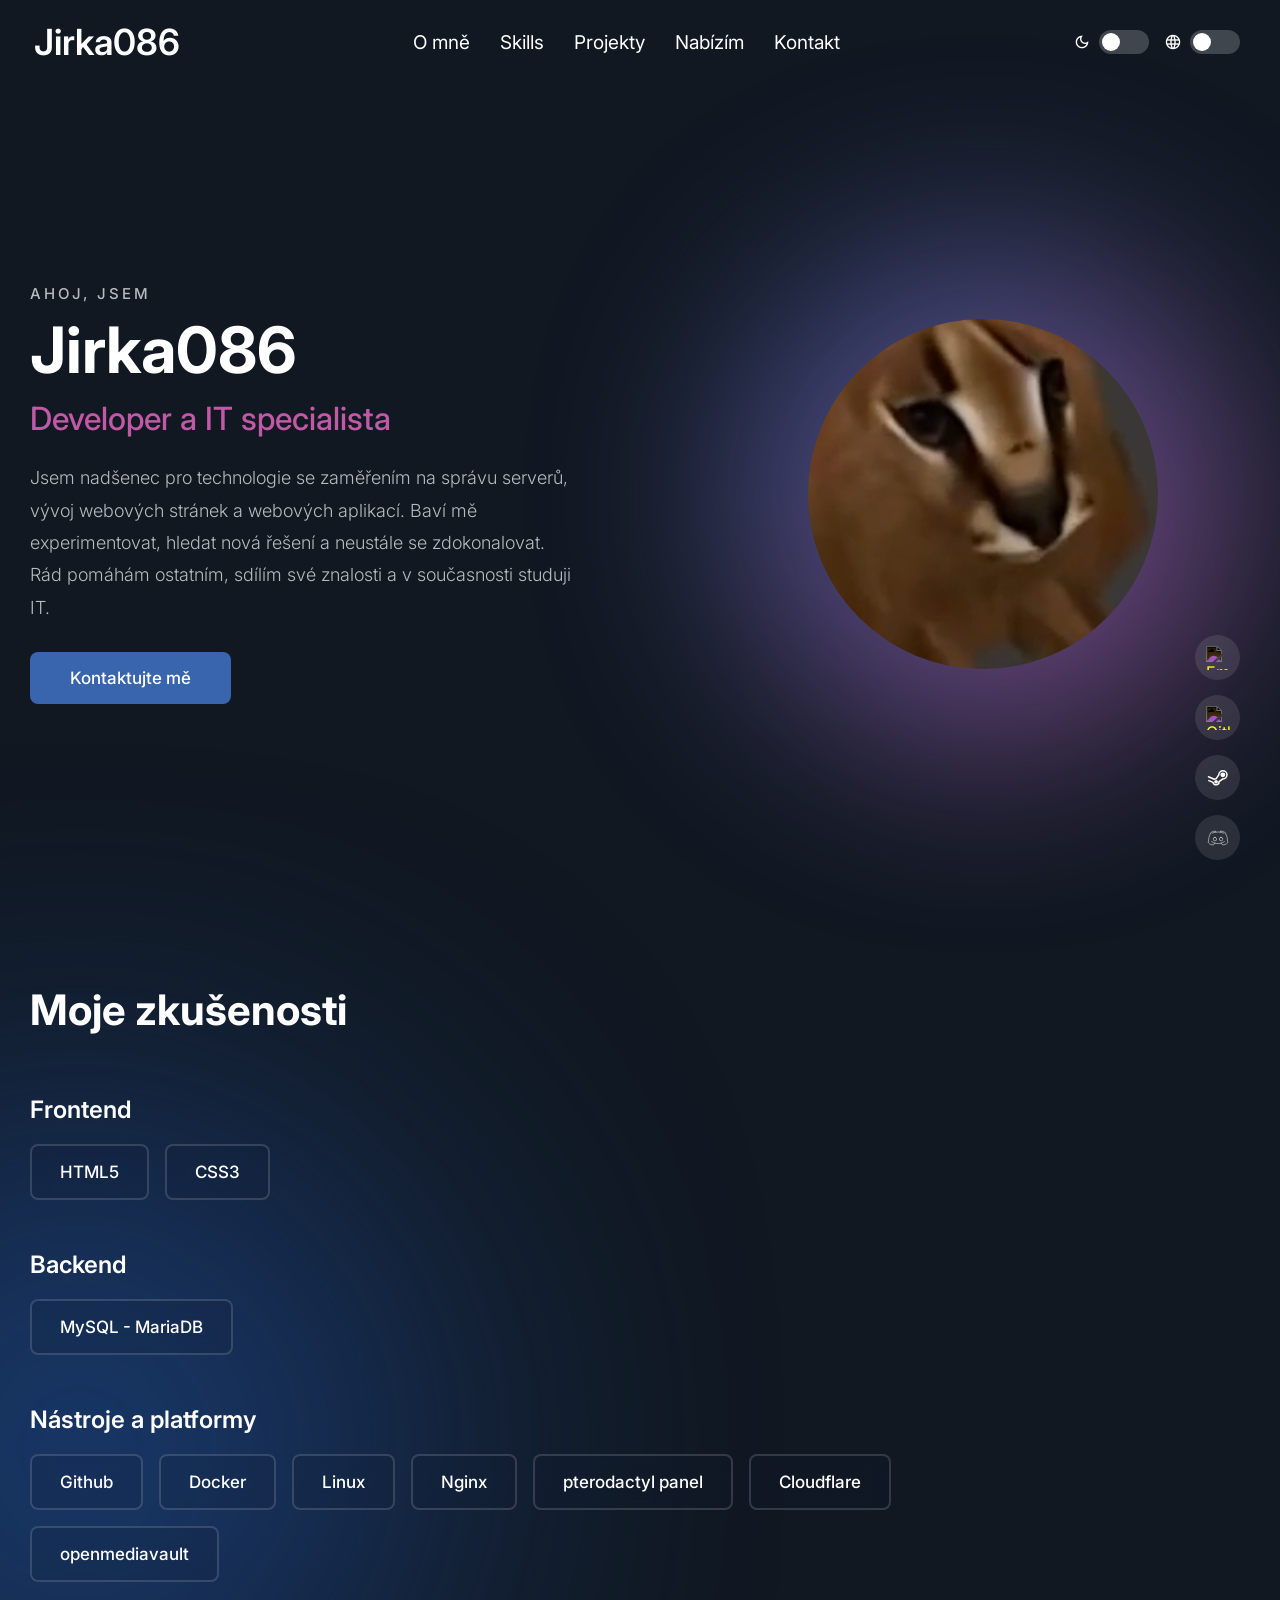
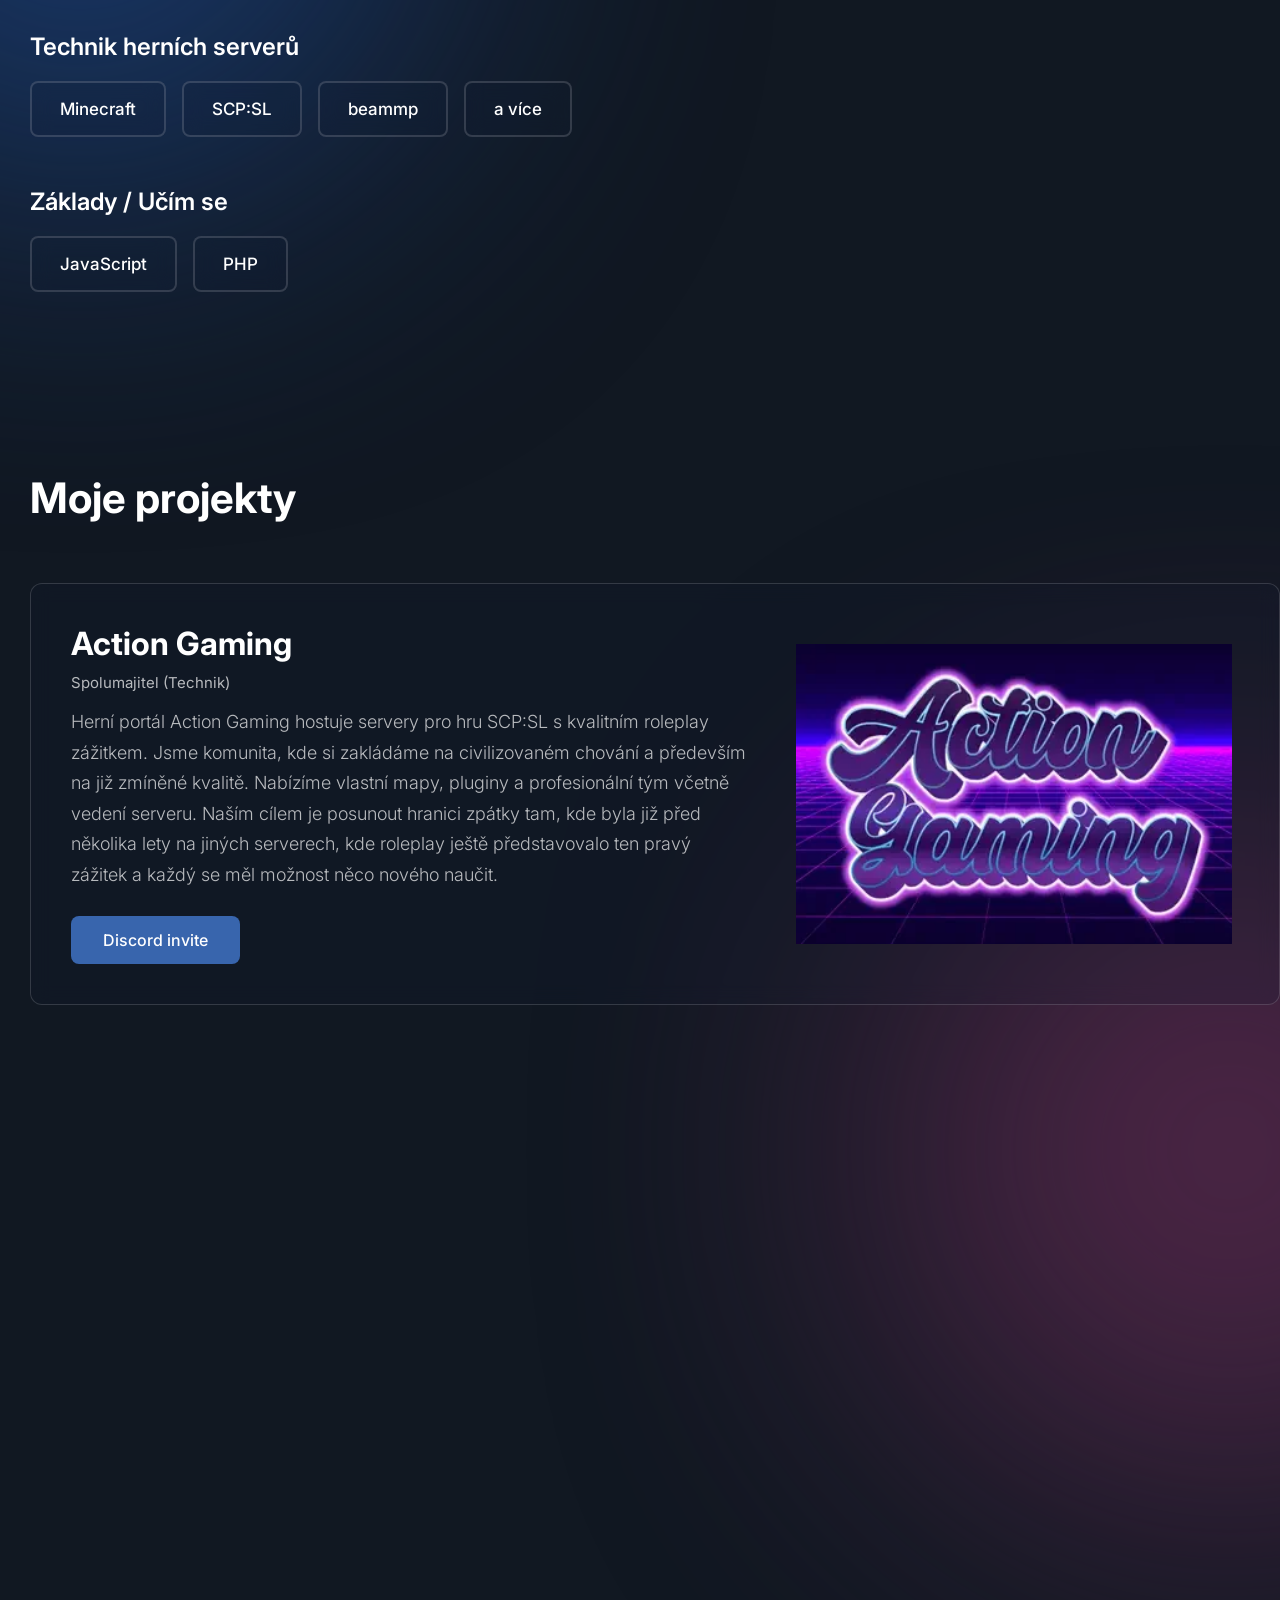
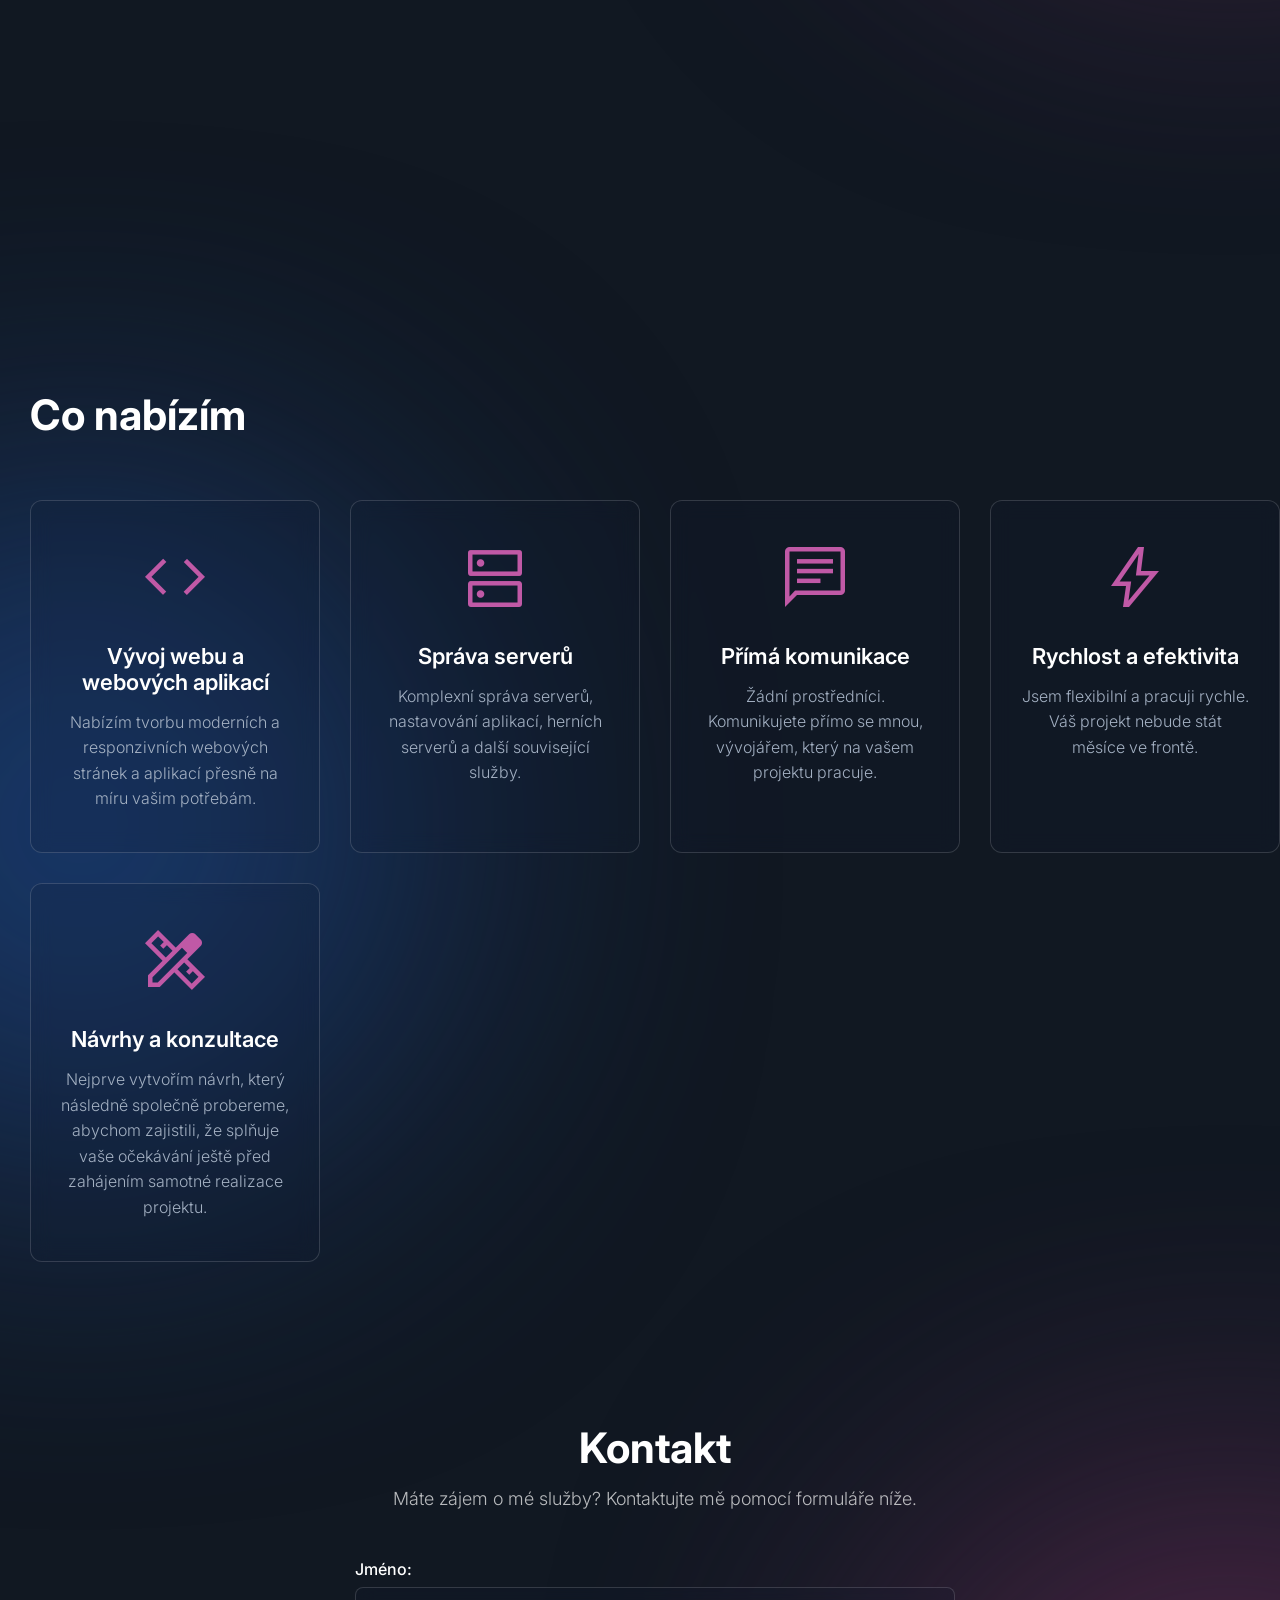
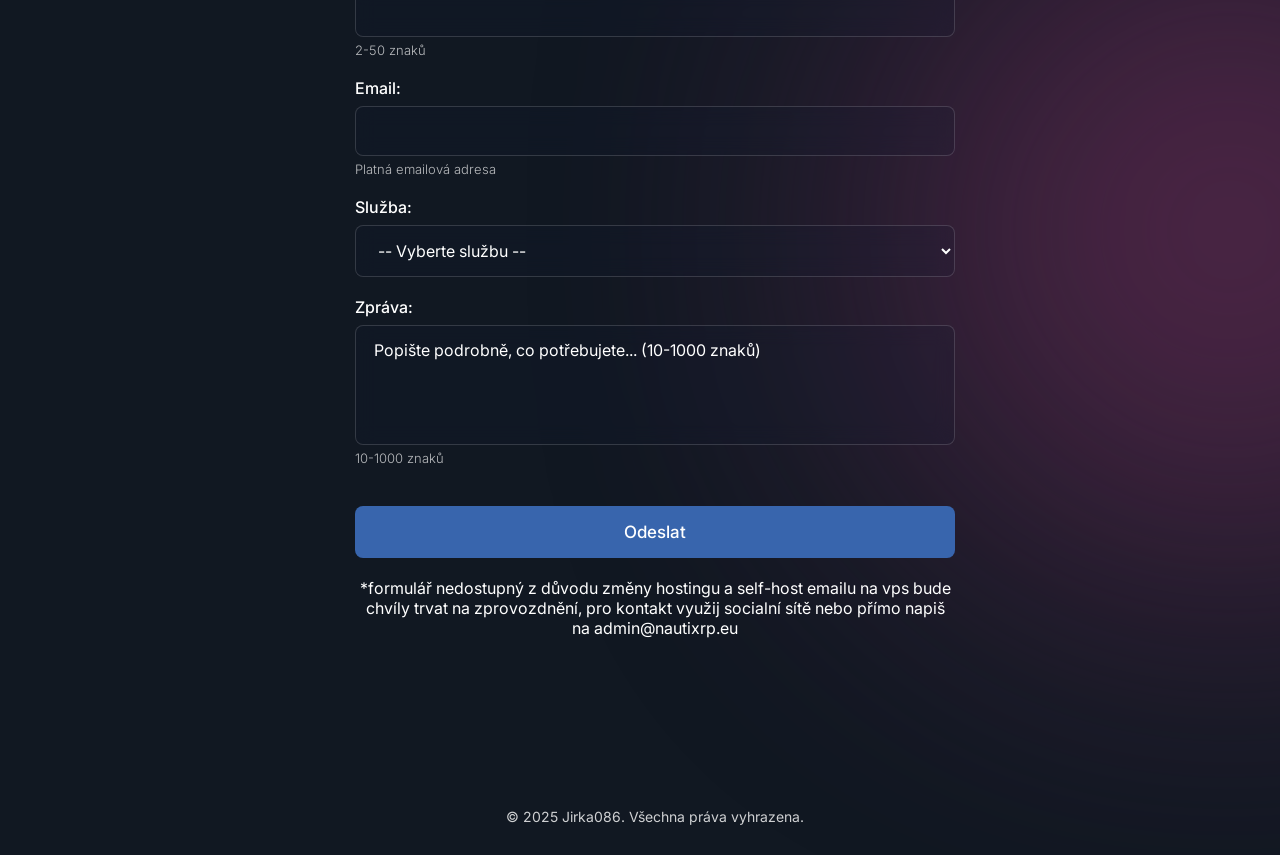
==== index.html @ 022b90ba "Disable contact form and update message regarding hosting changes; adjust animation transitions for " ====
<!DOCTYPE html>
<html lang="cs">
<head>
    <meta charset="UTF-8">
    <meta name="viewport" content="width=device-width, initial-scale=1.0">
    <title>Jirka086 &gt;developer&lt;</title>
    <link rel="preconnect" href="https://fonts.googleapis.com">
    <link rel="preconnect" href="https://fonts.gstatic.com" crossorigin>
    <link href="https://fonts.googleapis.com/css2?family=Inter:wght@300;400;500;600;700;800&display=swap" rel="stylesheet">
    <link rel="stylesheet" href="https://fonts.googleapis.com/css2?family=Material+Symbols+Outlined:opsz,wght,FILL,GRAD@20..48,100..700,0..1,-50..200" />
    <link rel="stylesheet" href="styles.css?v=11">
</head>
<body>
    <nav>
        <div class="title-left">
            <h1>Jirka086</h1>
        </div>
        <button class="hamburger" aria-label="Menu">
            <span class="material-symbols-outlined">menu</span>
        </button>
        <div class="links-center">
            <ul>
                <li><a href="#about" data-translate="nav-about">O mně</a></li>
                <li><a href="#skills" data-translate="nav-skills">Skills</a></li>
                <li><a href="#projects" data-translate="nav-projects">Projekty</a></li>
                <li><a href="#offer" data-translate="nav-offer">Nabízím</a></li>
                <li><a href="#contact" data-translate="nav-contact">Kontakt</a></li>
            </ul>
        </div>
        <div class="controls-right">
            <div class="toggle-wrapper">
                <span class="material-symbols-outlined toggle-icon">dark_mode</span>
                <label class="toggle-switch">
                    <input type="checkbox" id="theme-toggle">
                    <span class="slider"></span>
                </label>
            </div>
            
            <div class="toggle-wrapper">
                <span class="material-symbols-outlined toggle-icon">language</span>
                <label class="toggle-switch">
                    <input type="checkbox" id="language-toggle">
                    <span class="slider"></span>
                </label>
            </div>
        </div>
        <div class="hamburger-menu">
            <span></span>
            <span></span>
            <span></span>
        </div>
    </nav>
    <div class="Backround_circles">
        <div class="circle circle1"></div>
        <div class="circle circle2"></div>
        <div class="circle circle3"></div>
        <div class="circle circle4"></div>
    </div>
    <div class="about" id="about">
        <div class="hero_left">
            <p class="light_text" data-translate="about-hello">AHOJ, JSEM</p>
            <h1 class="name" data-translate="about-name">Jirka086</h1>
            <h2 class="developer" data-translate="about-role">Developer a IT specialista</h2>
            <p class="description" data-translate="about-description">Jsem nadšenec pro technologie se zaměřením na správu serverů, vývoj webových stránek a webových aplikací. Baví mě experimentovat, hledat nová řešení a neustále se zdokonalovat. Rád pomáhám ostatním, sdílím své znalosti a v současnosti studuji IT.</p>
            <a href="#contact" class="contact_button" data-translate="about-button">Kontaktujte mě</a>
        </div>
        <div class="hero_right">
            <img src="images/profile.webp" alt="Profilový obrázek Jirka086" loading="lazy">
        </div>
        <div class="scroll-indicator">
            <span class="material-symbols-outlined">expand_more</span>
        </div>
    </div>
    <div class="skills" id="skills">
        <h1 data-translate="skills-title">Moje zkušenosti</h1>
        <p class="skill_subtitle" data-translate="skills-frontend">Frontend</p>
        <div class="skill_frontend_grid">
            <div class="skill_item">HTML5</div>
            <div class="skill_item">CSS3</div>
        </div>
        <p class="skill_subtitle" data-translate="skills-backend">Backend</p>
        <div class="skill_backend_grid">
            <div class="skill_item">MySQL - MariaDB</div>
        </div>
        <p class="skill_subtitle" data-translate="skills-tools">Nástroje a platformy</p>
        <div class="skill_tools_grid">
            <div class="skill_item">Github</div>
            <div class="skill_item">Docker</div>
            <div class="skill_item">Linux</div>
            <div class="skill_item">Nginx</div>
            <div class="skill_item">pterodactyl panel</div>
            <div class="skill_item">Cloudflare</div>
            <div class="skill_item">openmediavault</div>
        </div>
        <p class="gameservers" data-translate="skills-gameservers">Technik herních serverů</p>
        <div class="skill_gameservers_grid">
            <div class="skill_item">Minecraft</div>
            <div class="skill_item">SCP:SL</div>
            <div class="skill_item">beammp</div>
            <div class="skill_item">a více</div>
        </div>
        <p class="skill_subtitle" data-translate="skills-learning">Základy / Učím se</p>
        <div class="skill_learning_grid">
            <div class="skill_item">JavaScript</div>
            <div class="skill_item">PHP</div>
        </div>
    </div>
    <div class="projects" id="projects">
        <h1 data-translate="projects-title">Moje projekty</h1>
        <div class="project_grid">
            <div class="project_item">
                <div class="project_content">
                    <h2 class="project_title" data-translate="project1-title">Action Gaming</h2>
                    <p class="project_techorposition" data-translate="project1-tech">Spolumajitel (Technik)</p>
                    <p class="project_description" data-translate="project1-desc">Herní portál Action Gaming hostuje servery pro hru SCP:SL s kvalitním roleplay zážitkem. Jsme komunita, kde si zakládáme na civilizovaném chování a především na již zmíněné kvalitě. Nabízíme vlastní mapy, pluginy a profesionální tým včetně vedení serveru. Naším cílem je posunout hranici zpátky tam, kde byla již před několika lety na jiných serverech, kde roleplay ještě představovalo ten pravý zážitek a každý se měl možnost něco nového naučit.</p>
                    <a href="https://actiongaming.cz" class="project_link" data-translate="project1-link">Discord invite</a>
                </div>
                <img src="images/action-gaming-preview2.webp" alt="Action Gaming" class="project_image" loading="lazy">
            </div>
            <div class="project_item">
                <div class="project_content">
                    <h2 class="project_title" data-translate="project2-title">NAUTIXRP</h2>
                    <p class="project_techorposition" data-translate="project2-tech">Community Management, vývoj webu: HTML5, PHP, CSS</p>
                    <p class="project_description" data-translate="project2-desc">NautixRP je česká herní komunita zaměřená na kvalitní roleplay zážitek ve hře GTA V na platformě FiveM. Naším cílem je vytvořit prostředí, kde hráči mohou zažít autentické roleplay situace, rozvíjet své postavy a interagovat s ostatními členy komunity v přátelské a respektující atmosféře.</p>
                    <a href="https://nautixrp.eu" class="project_link" data-translate="project2-link">Navštívit web</a>
                </div>
                <img src="images/heebTxs.webp" alt="NAUTIXRP" class="project_image" loading="lazy">
            </div>
            <div class="project_item">
                <div class="project_content">
                    <h2 class="project_title" data-translate="project3-title">Portfolio</h2>
                    <p class="project_techorposition" data-translate="project3-tech">Vývoj webu: HTML5, CSS, PHP, JavaScript</p>
                    <p class="project_description" data-translate="project3-desc">Moje osobní portfolio, kde prezentuji své dovednosti, projekty a zkušenosti v oblasti vývoje webových stránek a IT služeb. Portfolio slouží jako ukázka mé práce a umožňuje potenciálním klientům a zaměstnavatelům se lépe seznámit s mými schopnostmi.</p>
                    <a href="https://jirka086.cz" class="project_link" data-translate="project3-link">Navštívit web</a>
                </div>
                <img src="images/portfolio-dark-cz.webp" alt="Portfolio" class="project_image portfolio-preview" id="portfolio-preview" loading="lazy">
            </div>
        </div>
    </div>
    <div class="offer" id="offer">
        <h1 data-translate="offer-title">Co nabízím</h1>
        <div class="offer_grid">
            <div class="offer_item">
                <span class="material-symbols-outlined offer_icon">code</span>
                <h2 class="offer_title" data-translate="offer1-title">Vývoj webu a webových aplikací</h2>
                <p class="offer_description" data-translate="offer1-desc">Nabízím tvorbu moderních a responzivních webových stránek a aplikací přesně na míru vašim potřebám.</p>
            </div>
            <div class="offer_item">
                <span class="material-symbols-outlined offer_icon">dns</span>
                <h2 class="offer_title" data-translate="offer2-title">Správa serverů</h2>
                <p class="offer_description" data-translate="offer2-desc">Komplexní správa serverů, nastavování aplikací, herních serverů a další související služby.</p>
            </div>
            <div class="offer_item">
                <span class="material-symbols-outlined offer_icon">chat</span>
                <h2 class="offer_title" data-translate="offer3-title">Přímá komunikace</h2>
                <p class="offer_description" data-translate="offer3-desc">Žádní prostředníci. Komunikujete přímo se mnou, vývojářem, který na vašem projektu pracuje.</p>
            </div>
            <div class="offer_item">
                <span class="material-symbols-outlined offer_icon">bolt</span>
                <h2 class="offer_title" data-translate="offer4-title">Rychlost a efektivita</h2>
                <p class="offer_description" data-translate="offer4-desc">Jsem flexibilní a pracuji rychle. Váš projekt nebude stát měsíce ve frontě.</p>
            </div>
            <div class="offer_item">
                <span class="material-symbols-outlined offer_icon">design_services</span>
                <h2 class="offer_title" data-translate="offer5-title">Návrhy a konzultace</h2>
                <p class="offer_description" data-translate="offer5-desc">Nejprve vytvořím návrh, který následně společně probereme, abychom zajistili, že splňuje vaše očekávání ještě před zahájením samotné realizace projektu.</p>
            </div>
        </div>
    </div>
    <div class="contact" id="contact">
        <h1 class="contact-title" data-translate="contact-title">Kontakt</h1>
        <p class="contact-subtitle" data-translate="contact-subtitle">Máte zájem o mé služby? Kontaktujte mě pomocí formuláře níže.</p>

        <div id="form-message" class="form-message" style="display: none;"></div>
        <form id="contact-form" action="form.php" method="post" class="scroll-animate-scale animate">
            <label for="name" data-translate="contact-name">Jméno:</label>
            <input type="text" id="name" name="name" required="" minlength="2" maxlength="50" data-translate="contact-name-placeholder">
            <span class="field-helper" data-translate="contact-name-helper">2-50 znaků</span>
        
            <label for="email" data-translate="contact-email">Email:</label>
            <input type="email" id="email" name="email" required="" maxlength="100" data-translate="contact-email-placeholder">
            <span class="field-helper" data-translate="contact-email-helper">Platná emailová adresa</span>
        
            <label for="service" data-translate="contact-service">Služba:</label>
            <select id="service" name="service" required="">
                <option value="" data-translate="contact-service-select">-- Vyberte službu --</option>
                <option value="web" data-translate="contact-service-web">Vytvoření webové stránky nebo webové aplikace</option>
                <option value="web+server" data-translate="contact-service-gameserver">Technik herního serveru</option>
                <option value="server" data-translate="contact-service-server">Technik serveru</option>
                <option value="wserver" data-translate="contact-service-consult">Konzultace a dotazy</option>
                <option value="consultation" data-translate="contact-service-consult">Konzultace</option>
            </select>
        
            <label for="message" data-translate="contact-message">Zpráva:</label>
            <textarea id="message" name="message" rows="4" required="" minlength="10" maxlength="1000" data-translate="contact-message-placeholder"></textarea>
            <span class="field-helper" data-translate="contact-message-helper">10-1000 znaků</span>
        
            <div class="cf-turnstile" data-sitekey="0x4AAAAAAB1wznCENAD23O9P"><div><input type="hidden" name="cf-turnstile-response" id="cf-chl-widget-rc68g_response" value=""></div></div>
            <button type="submit" id="submit-btn" data-translate="contact-submit" disabled>Odeslat</button>
            <p>*formulář nedostupný z důvodu změny hostingu a self-host emailu na vps bude chvíly trvat na zprovozdnění, pro kontakt využij socialní sítě nebo přímo napiš na admin@nautixrp.eu</p>
        </form>
    </div>
    
    <div class="menu_links_social">
        <h2 data-translate="contact-social-title">Kontaktujte mě také přes sociální sítě:</h2>
        <a href="images/email-svgrepo-com.svg" class="social_link"><img src="images/email-svgrepo-com.svg" alt="Email" class="social_icon"></a>
        <a href="images/github-svgrepo-com.svg" class="social_link"><img src="images/github-svgrepo-com.svg" alt="Github" class="social_icon"></a>
        <a href="images/steam-svgrepo-com.svg" class="social_link"><img src="images/steam-svgrepo-com.svg" alt="Steam" class="social_icon"></a>
        <a href="images/discord-alt-svgrepo-com.svg" class="social_link"><img src="images/discord-alt-svgrepo-com.svg" alt="Discord" class="social_icon"></a>
    </div>
    
    <footer>
        <p>&copy; 2025 Jirka086. Všechna práva vyhrazena.</p>
    </footer>
    <script src="script.js?v=7" defer></script>
</body>
</html>
---- styles.css ----
/* General Styles */
* {
    margin: 0;
    padding: 0;
    box-sizing: border-box;
}

/* Optimized Animations - GPU Accelerated */
@keyframes fadeInUp {
    from {
        opacity: 0;
        transform: translateY(30px);
    }
    to {
        opacity: 1;
        transform: translateY(0);
    }
}

@keyframes fadeIn {
    from { opacity: 0; }
    to { opacity: 1; }
}

/* Animation classes */
.animate-on-scroll {
    opacity: 0;
    transform: translateY(30px);
    transition: opacity 0.3s ease, transform 0.3s ease;
}

.animate-on-scroll.visible {
    opacity: 1;
    transform: translateY(0);
}

/* Initial load animations */
nav {
    animation: fadeIn 0.6s ease;
}

.about {
    animation: fadeInUp 0.8s ease 0.2s both;
}

:root {
    --bg-color: hsl(214, 32%, 10%);
    --text-color: #fff;
    --text-light: rgba(255, 255, 255, 0.7);
    --border-color: rgba(255, 255, 255, 0.15);
    --bg-secondary: rgba(20, 30, 50, 0.18);
    --circle-1: hsl(217, 63%, 28%);
    --circle-2: hsl(314, 37%, 25%);
    --circle-3: hsl(217, 51%, 45%);
    --circle-4: hsl(315, 45%, 55%);
}

body.light-theme {
    --bg-color: hsl(0, 0%, 97%);
    --text-color: hsl(214, 32%, 15%);
    --text-light: rgba(0, 0, 0, 0.65);
    --border-color: rgba(0, 0, 0, 0.15);
    --bg-secondary: rgba(255, 255, 255, 0.4);
    --circle-1: hsl(217, 70%, 60%);
    --circle-2: hsl(314, 60%, 60%);
    --circle-3: hsl(217, 65%, 48%);
    --circle-4: hsl(315, 60%, 48%);
}

html {
    scroll-behavior: smooth;
}

body {
    font-family: 'Inter', sans-serif;
    background-color: var(--bg-color);
    color: var(--text-color);
    overflow-x: hidden;
    position: relative;
    padding-left: 30px;
    padding-right: 0;
    margin: 0;
    width: 100%;
    max-width: 100vw;
    transition: background-color 0.3s ease, color 0.3s ease;
}

@media (max-width: 968px) {
    body {
        padding-left: 8px;
    }
}

@media (max-width: 680px) {
    body {
        padding-left: 0;
    }
}

/* Background Circles - Starting from Skills Section */
.skills,
.projects,
.offer,
.contact {
    position: relative;
    z-index: 1;
}

.skills::before,
.projects::before,
.offer::before,
.contact::before {
    content: '';
    position: absolute;
    width: 700px;
    height: 700px;
    border-radius: 50%;
    filter: blur(150px);
    opacity: 0.9;
    pointer-events: none;
    z-index: -1;
}

/* Left corner circle - blue tone */
.skills::before,
.offer::before {
    background-color: var(--circle-1);
    left: -300px;
    top: 50%;
    transform: translateY(-50%);
}

/* Right corner circle - purple tone */
.projects::before,
.contact::before {
    background-color: var(--circle-2);
    right: -300px;
    top: 50%;
    transform: translateY(-50%);
}

/* Navigation */
nav {
    display: flex;
    justify-content: space-between;
    align-items: center;
    padding: 20px 40px;
    background-color: transparent;
    position: relative;
    z-index: 100;
    margin-left: -36px;
    margin-right: 0;
}

@media (max-width: 968px) {
    nav {
        margin-left: -9px;
    }
}

@media (max-width: 680px) {
    nav {
        margin-left: -2px;
    }
}

.title-left h1 {
    font-size: 36px;
    color: var(--text-color);
    margin: 0;
    font-weight: 600;
}

/* Hamburger Menu - Mobile Only */
.hamburger {
    display: none;
}

@media (max-width: 768px) {
    .hamburger {
        display: flex;
        align-items: center;
        justify-content: center;
        background: none;
        border: none;
        cursor: pointer;
        padding: 10px;
        z-index: 1001;
        -webkit-tap-highlight-color: transparent;
    }
    
    .hamburger .material-symbols-outlined {
        font-size: 32px;
        color: var(--text-color);
        transition: transform 0.2s ease;
    }
    
    .hamburger:active .material-symbols-outlined {
        transform: scale(0.9);
    }
    
    nav {
        padding: 15px 20px;
    }
    
    .title-left h1 {
        font-size: 24px;
    }
    
    .links-center {
        position: fixed;
        top: 0;
        right: -100%;
        width: 75%;
        max-width: 300px;
        height: 100vh;
        background: var(--bg-secondary);
        backdrop-filter: blur(20px);
        -webkit-backdrop-filter: blur(20px);
        flex-direction: column;
        justify-content: center;
        transition: right 0.3s ease;
        z-index: 1000;
        box-shadow: -5px 0 20px rgba(0, 0, 0, 0.3);
    }
    
    .links-center.active {
        right: 0;
    }
    
    .links-center ul {
        flex-direction: column;
        align-items: center;
        gap: 35px;
    }
    
    .links-center ul li a {
        font-size: 22px;
    }
    
    .controls-right {
        position: fixed;
        bottom: 30px;
        left: 50%;
        transform: translateX(-50%);
        flex-direction: column;
        gap: 20px;
        z-index: 1001;
        opacity: 0;
        pointer-events: none;
        transition: opacity 0.3s ease;
    }
    
    .controls-right.active {
        opacity: 1;
        pointer-events: auto;
    }
}

.links-center {
    flex-grow: 1;
    display: flex;
    justify-content: center;
}

.links-center ul {
    display: flex;
    list-style: none;
    gap: 30px;
}

.links-center ul li a {
    color: var(--text-color);
    text-decoration: none;
    font-size: 19px;
    transition: color 0.3s ease;
    font-weight: 400;
    position: relative;
}

.links-center ul li a:hover {
    color: var(--circle-4);
}

.links-center ul li a.active {
    color: var(--circle-3);
}

.links-center ul li a.active::after {
    content: '';
    position: absolute;
    bottom: -8px;
    left: 0;
    width: 100%;
    height: 2px;
    background-color: var(--circle-3);
}

.controls-right {
    display: flex;
    align-items: center;
    gap: 15px;
}

.toggle-wrapper {
    display: flex;
    align-items: center;
    gap: 8px;
}

/* Toggle Switches */
.toggle-switch {
    position: relative;
    display: inline-block;
    width: 50px;
    height: 24px;
}

.toggle-switch input {
    opacity: 0;
    width: 0;
    height: 0;
}

.slider {
    position: absolute;
    cursor: pointer;
    top: 0;
    left: 0;
    right: 0;
    bottom: 0;
    background-color: rgba(255, 255, 255, 0.2);
    transition: 0.4s;
    border-radius: 24px;
}

.slider:before {
    position: absolute;
    content: "";
    height: 18px;
    width: 18px;
    left: 3px;
    bottom: 3px;
    background-color: white;
    transition: 0.4s;
    border-radius: 50%;
}

input:checked + .slider {
    background-color: hsl(315, 32%, 20%);
}

input:checked + .slider:before {
    transform: translateX(26px);
}

.toggle-icon {
    color: var(--text-color);
    font-size: 18px;
}

body.light-theme .toggle-icon {
    color: var(--text-color);
}

body.light-theme .slider:before {
    background-color: var(--circle-4);
}

.hamburger-menu {
    display: none;
}

/* About Section */
.about {
    display: flex;
    justify-content: space-between;
    align-items: center;
    gap: 60px;
    min-height: calc(100vh - 80px);
    padding-top: 0;
    padding-bottom: 0;
    position: relative;
}

.hero_left {
    flex: 1;
    max-width: 600px;
}

.light_text {
    font-size: 15px;
    color: var(--text-light);
    letter-spacing: 3px;
    margin-bottom: 12px;
    font-weight: 500;
    text-transform: uppercase;
}

.name {
    font-size: 64px;
    color: var(--text-color);
    margin-bottom: 12px;
    line-height: 1.1;
    font-weight: 700;
}

.developer {
    font-size: 32px;
    color: var(--circle-4);
    margin-bottom: 20px;
    font-weight: 500;
    line-height: 1.4;
}

.description {
    font-size: 18px;
    color: var(--text-light);
    line-height: 1.8;
    margin-bottom: 28px;
    font-weight: 300;
    max-width: 550px;
}

.contact_button {
    display: inline-block;
    padding: 16px 40px;
    background-color: var(--circle-3);
    color: #fff;
    text-decoration: none;
    border-radius: 8px;
    font-size: 17px;
    transition: all 0.3s ease;
    font-weight: 500;
}

.contact_button:hover {
    background-color: var(--circle-3);
    filter: brightness(1.2);
}

.hero_right {
    flex: 1;
    display: flex;
    justify-content: center;
    align-items: center;
    position: relative;
}

.hero_right::before {
    content: '';
    position: absolute;
    width: 500px;
    height: 500px;
    background: linear-gradient(135deg, var(--circle-3) 0%, var(--circle-4) 100%);
    border-radius: 50%;
    filter: blur(100px);
    opacity: 0.7;
    z-index: -1;
}

body.light-theme .hero_right::before {
    opacity: 0.6;
    filter: blur(120px);
}

.hero_right img {
    width: 350px;
    height: 350px;
    border-radius: 50%;
    object-fit: cover;
    position: relative;
    z-index: 1;
}

@media (max-width: 768px) {
    .about {
        flex-direction: column;
        margin-top: 60px;
    }

    .hero_left {
        max-width: 100%;
    }

    .name {
        font-size: 48px;
    }

    .developer {
        font-size: 26px;
    }

    .description {
        font-size: 17px;
    }
}

/* Scroll Indicator */
.scroll-indicator {
    position: absolute;
    bottom: 40px;
    left: 50%;
    transform: translateX(-50%);
    display: flex;
    flex-direction: column;
    align-items: center;
    cursor: pointer;
    opacity: 1;
    transition: opacity 0.5s ease;
    z-index: 50;
}

.scroll-indicator.hidden {
    opacity: 0;
    pointer-events: none;
}

.scroll-indicator .material-symbols-outlined {
    font-size: 48px;
    color: var(--text-light);
    animation: bounce 2s infinite;
}

@keyframes bounce {
    0%, 20%, 50%, 80%, 100% {
        transform: translateY(0);
    }
    40% {
        transform: translateY(-10px);
    }
    60% {
        transform: translateY(-5px);
    }
}

/* Skills Section */
.skills {
    padding: 80px 0;
    max-width: 1000px;
}

.skills h1 {
    font-size: 42px;
    margin-bottom: 60px;
    font-weight: 700;
}

.skill_subtitle,
.gameservers {
    font-size: 24px;
    margin-top: 50px;
    margin-bottom: 20px;
    font-weight: 600;
    color: var(--text-color);
}

.skill_subtitle:first-of-type {
    margin-top: 0;
}

.skill_frontend_grid,
.skill_backend_grid,
.skill_tools_grid,
.skill_gameservers_grid,
.skill_learning_grid {
    display: flex;
    flex-wrap: wrap;
    gap: 16px;
    margin-bottom: 20px;
}

.skill_item {
    padding: 16px 28px;
    background-color: var(--bg-secondary);
    border: 2px solid var(--border-color);
    border-radius: 8px;
    font-size: 17px;
    font-weight: 500;
    color: var(--text-color);
    transition: all 0.15s ease;
    backdrop-filter: blur(10px);
    -webkit-backdrop-filter: blur(10px);
}

.skill_item:hover {
    background-color: var(--bg-secondary);
    border-color: var(--circle-3);
    transform: translateY(-2px);
    filter: brightness(1.1);
}

@media (max-width: 768px) {
    .skills {
        padding: 60px 0;
    }

    .skills h1 {
        font-size: 32px;
        margin-bottom: 40px;
    }

    .skill_subtitle,
    .gameservers {
        font-size: 20px;
        margin-top: 40px;
    }

    .skill_item {
        font-size: 15px;
        padding: 12px 20px;
    }
}

/* Projects Section */
.projects {
    padding: 80px 0;
    background: none;
}

.projects h1 {
    font-size: 42px;
    margin-bottom: 60px;
    font-weight: 700;
    color: var(--text-color);
}

.project_grid {
    display: flex;
    flex-direction: column;
    gap: 40px;
}

.project_item {
    display: flex;
    align-items: center;
    gap: 40px;
    padding: 40px;
    background-color: var(--bg-secondary);
    border: 1px solid var(--border-color);
    border-radius: 12px;
    backdrop-filter: blur(10px);
    -webkit-backdrop-filter: blur(10px);
}

.project_item:nth-child(even) {
    flex-direction: row-reverse;
}

.project_content {
    flex: 1;
}

.project_image {
    flex-shrink: 0;
    width: 450px;
    height: auto;
    border-radius: 8px;
    object-fit: contain;
    max-height: 300px;
}

.portfolio-preview {
    object-fit: cover;
    height: 280px;
}

.project_title {
    font-size: 32px;
    margin-bottom: 10px;
    font-weight: 700;
    color: var(--text-color);
}

.project_techorposition {
    font-size: 15px;
    color: var(--text-light);
    margin-bottom: 15px;
    font-weight: 400;
}

.project_description {
    font-size: 18px;
    line-height: 1.7;
    color: var(--text-light);
    margin-bottom: 25px;
    font-weight: 300;
}

.project_link {
    display: inline-block;
    padding: 14px 32px;
    background-color: var(--circle-3);
    color: #fff;
    text-decoration: none;
    border-radius: 8px;
    font-size: 16px;
    font-weight: 500;
}

.project_link:hover {
    background-color: var(--circle-3);
    filter: brightness(1.2);
}

@media (max-width: 768px) {
    .projects {
        padding: 60px 0;
    }

    .projects h1 {
        font-size: 32px;
        margin-bottom: 40px;
    }

    .project_item,
    .project_item:nth-child(even) {
        flex-direction: column;
        padding: 30px;
    }

    .project_image {
        width: 100%;
    }

    .project_title {
        font-size: 26px;
    }
}

/* Offer Section */
.offer {
    padding: 80px 0;
}

.offer h1 {
    font-size: 42px;
    margin-bottom: 60px;
    font-weight: 700;
    color: var(--text-color);
}

.offer_grid {
    display: grid;
    grid-template-columns: repeat(auto-fit, minmax(280px, 1fr));
    gap: 30px;
}

.offer_item {
    text-align: center;
    padding: 40px 30px;
    background-color: var(--bg-secondary);
    border: 1px solid var(--border-color);
    border-radius: 12px;
    backdrop-filter: blur(10px);
    -webkit-backdrop-filter: blur(10px);
}

.offer_icon {
    font-size: 72px;
    color: var(--circle-4);
    margin-bottom: 30px;
    display: block;
}

.offer_title {
    font-size: 22px;
    margin-bottom: 15px;
    font-weight: 600;
    color: var(--text-color);
}

.offer_description {
    font-size: 16px;
    line-height: 1.6;
    color: hsl(214, 20%, 70%);
    font-weight: 300;
}

@media (max-width: 768px) {
    .offer {
        padding: 60px 0;
    }

    .offer h1 {
        font-size: 32px;
        margin-bottom: 40px;
    }

    .offer_grid {
        grid-template-columns: 1fr;
        gap: 40px;
    }

    .offer_icon {
        font-size: 64px;
        margin-bottom: 25px;
    }
}

/* Contact Section */
.contact {
    padding: 80px 0;
    display: flex;
    flex-direction: column;
    align-items: center;
    text-align: center;
}

.contact-title {
    font-size: 42px;
    margin-bottom: 15px;
    font-weight: 700;
    color: var(--text-color);
}

.contact-subtitle {
    font-size: 18px;
    color: var(--text-light);
    margin-bottom: 50px;
    font-weight: 300;
}

#form-message {
    width: 100%;
    max-width: 600px;
    padding: 15px;
    margin-bottom: 20px;
    border-radius: 8px;
    font-size: 16px;
}

#contact-form {
    width: 100%;
    max-width: 600px;
    display: flex;
    flex-direction: column;
    gap: 20px;
}

#contact-form label {
    text-align: left;
    font-size: 16px;
    font-weight: 500;
    color: var(--text-color);
    margin-bottom: -12px;
}

.field-helper {
    text-align: left;
    font-size: 13px;
    color: var(--text-light);
    margin-top: -15px;
    font-weight: 300;
}

#contact-form input,
#contact-form select,
#contact-form textarea {
    width: 100%;
    padding: 14px 18px;
    background-color: var(--bg-secondary);
    border: 1px solid var(--border-color);
    border-radius: 8px;
    color: var(--text-color);
    font-size: 16px;
    font-family: 'Inter', sans-serif;
    transition: border-color 0.3s ease;
    backdrop-filter: blur(10px);
    -webkit-backdrop-filter: blur(10px);
}

#contact-form input:focus,
#contact-form select:focus,
#contact-form textarea:focus {
    outline: none;
    border-color: var(--circle-3);
}

#contact-form textarea {
    resize: none;
    min-height: 120px;
}

#contact-form select {
    cursor: pointer;
}

#contact-form option {
    background-color: var(--bg-color);
    color: var(--text-color);
}

.cf-turnstile {
    display: flex;
    justify-content: center;
}

#submit-btn {
    padding: 16px 40px;
    background-color: var(--circle-3);
    color: #fff;
    border: none;
    border-radius: 8px;
    font-size: 17px;
    font-weight: 500;
    font-family: 'Inter', sans-serif;
    cursor: pointer;
    transition: all 0.3s ease;
}

#submit-btn:hover {
    filter: brightness(1.2);
}

@media (max-width: 768px) {
    .contact {
        padding: 60px 0;
    }

    .contact-title {
        font-size: 32px;
    }

    .contact-subtitle {
        font-size: 16px;
        margin-bottom: 35px;
    }

    #contact-form {
        max-width: 100%;
    }
}

/* Social Links */
.menu_links_social {
    position: fixed;
    bottom: 40px;
    right: 40px;
    display: flex;
    flex-direction: column;
    gap: 15px;
    z-index: 100;
}

.menu_links_social h2 {
    display: none;
}

.social_link {
    display: flex;
    align-items: center;
    justify-content: center;
    width: 45px;
    height: 45px;
    background-color: rgba(255, 255, 255, 0.1);
    border-radius: 50%;
    transition: all 0.3s ease;
}

.social_link:hover {
    background-color: hsl(315, 32%, 20%);
    transform: translateY(-3px);
}

.social_icon {
    width: 24px;
    height: 24px;
    filter: invert(1);
}

body.light-theme .social_icon {
    filter: invert(0);
}

/* Footer */
footer {
    text-align: center;
    padding: 30px 20px;
    background-color: transparent;
    color: var(--text-color);
    font-size: 14px;
    margin-top: 60px;
}

footer p {
    margin: 0;
    opacity: 0.8;
}

/* Move social links into contact section on small screens */
@media (max-width: 768px) {
    .menu_links_social {
        position: relative;
        bottom: auto;
        right: auto;
        flex-direction: column;
        align-items: center;
        justify-content: center;
        margin-top: 30px;
    }

    .menu_links_social h2 {
        display: block;
        width: 100%;
        text-align: center;
        font-size: 18px;
        margin-bottom: 15px;
    }
}

/* Large Screen Optimization (2K and 4K) */
@media (min-width: 1923px) {
    body {
        padding-left: 80px;
        padding-right: 80px;
        font-size: 18px;
    }

    nav {
        padding: 25px 50px;
        margin-left: -80px;
        margin-right: -80px;
    }

    .title-left h1 {
        font-size: 42px;
    }

    .links-center ul li a {
        font-size: 21px;
    }

    .name {
        font-size: 76px;
    }

    .developer {
        font-size: 38px;
    }

    .description {
        font-size: 20px;
    }

    .contact_button {
        font-size: 19px;
        padding: 18px 48px;
    }

    .hero_right img {
        width: 400px;
        height: 400px;
    }

    .hero_right::before {
        width: 550px;
        height: 550px;
    }

    .skills h1,
    .projects h1,
    .offer h1,
    .contact-title {
        font-size: 48px;
    }

    .skill_subtitle,
    .gameservers {
        font-size: 28px;
    }

    .skill_item {
        font-size: 19px;
        padding: 18px 32px;
    }

    .project_title {
        font-size: 38px;
    }

    .project_techorposition {
        font-size: 17px;
    }

    .project_description {
        font-size: 20px;
    }

    .project_image {
        width: 350px;
        height: 240px;
    }

    .offer_icon {
        font-size: 80px;
    }

    .offer_title {
        font-size: 25px;
    }

    .offer_description {
        font-size: 18px;
    }

    .contact-subtitle {
        font-size: 20px;
    }

    #contact-form {
        max-width: 700px;
    }

    #contact-form label,
    #contact-form input,
    #contact-form select,
    #contact-form textarea {
        font-size: 18px;
    }
}

@media (min-width: 2563px) {
    body {
        padding-left: 100px;
        padding-right: 100px;
    }

    nav {
        margin-left: -100px;
        margin-right: -100px;
    }

    .name {
        font-size: 88px;
    }

    .developer {
        font-size: 44px;
    }

    .description {
        font-size: 22px;
    }
}
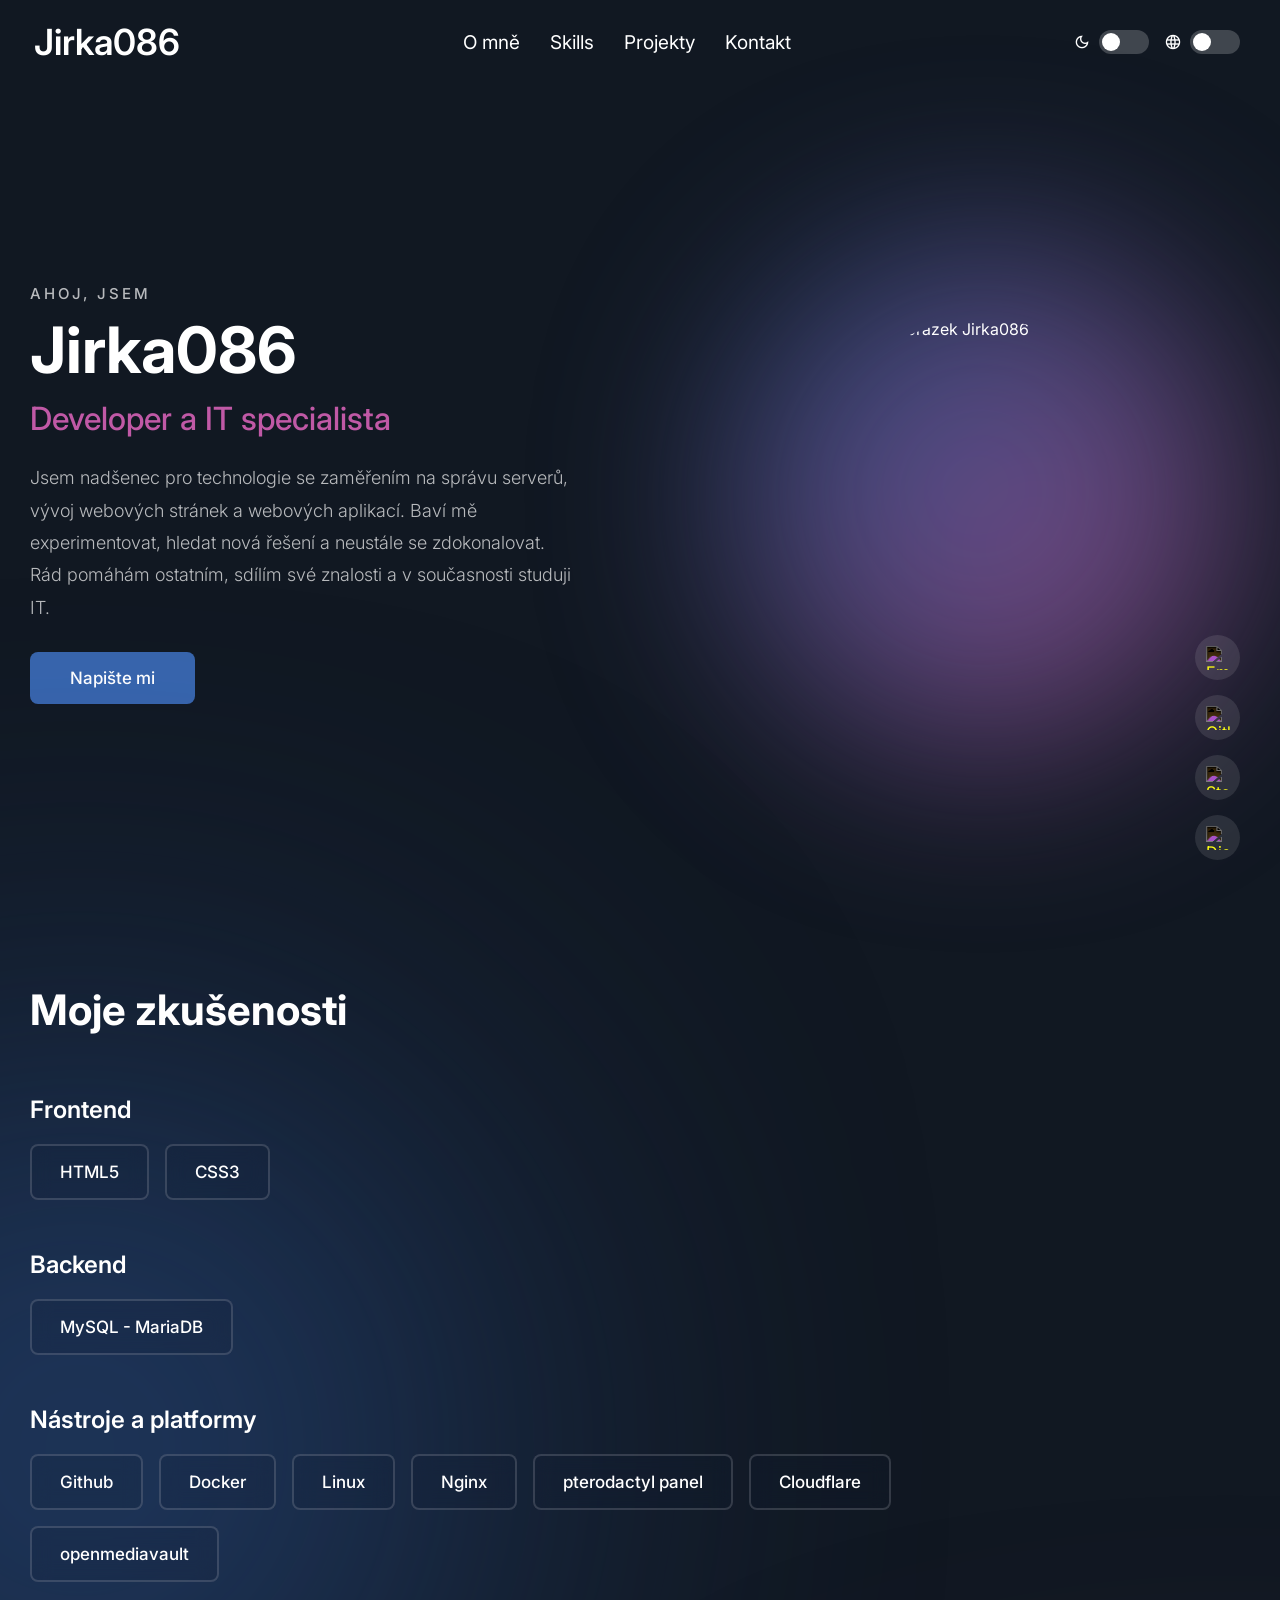
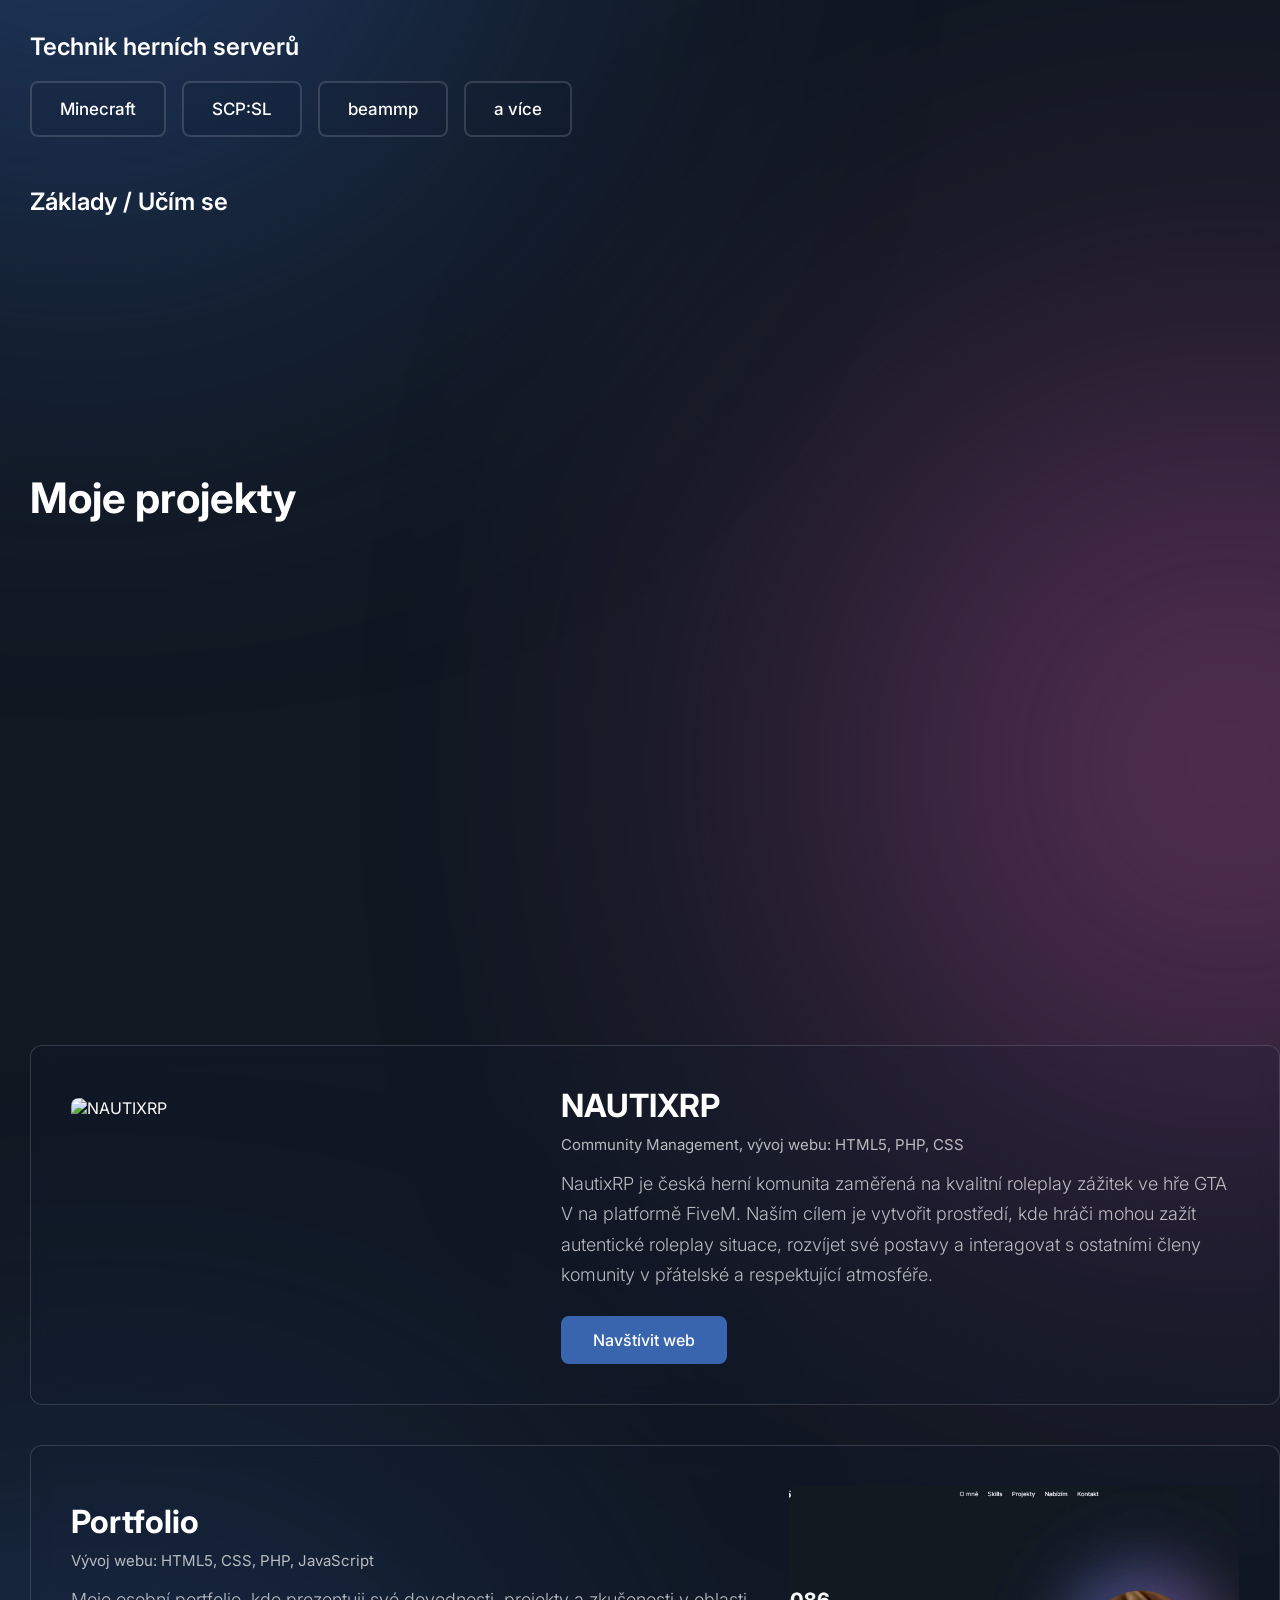
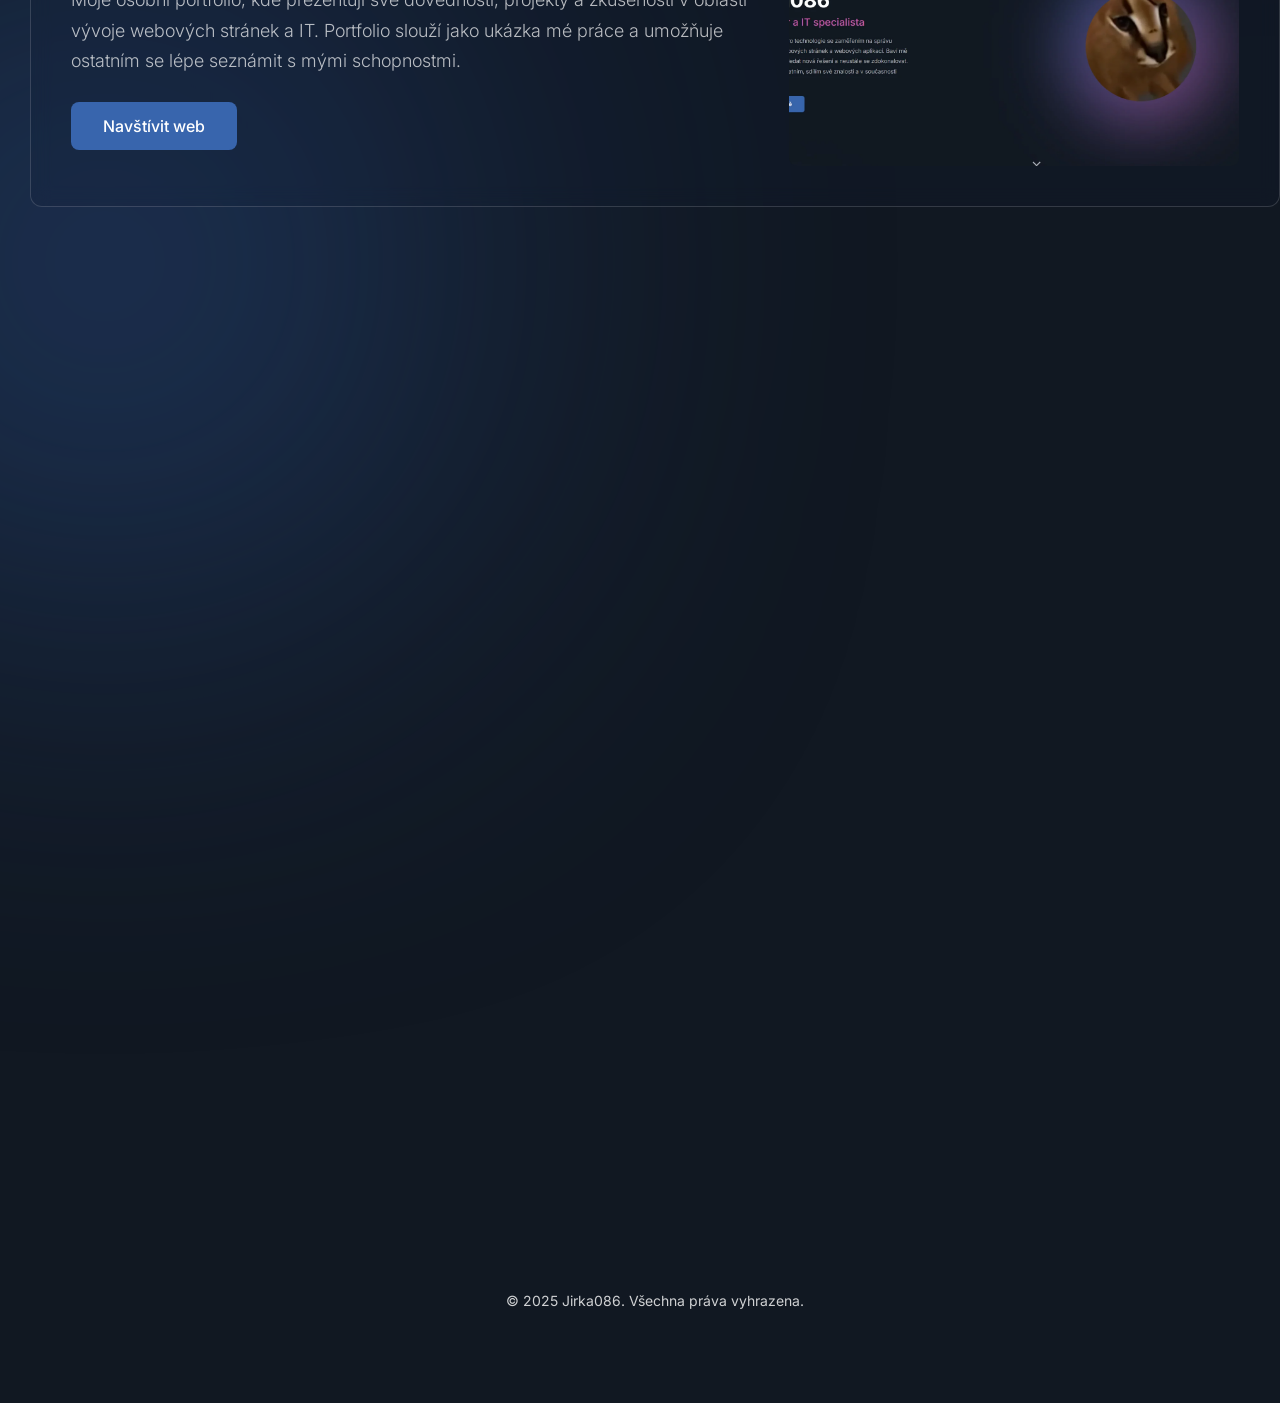
==== commit 73efa27f: "Remove PNG optimization script, update translations in JavaScript, enhance contact form handling, an" ====
--- a/index.html
+++ b/index.html
@@ -3,12 +3,14 @@
 <head>
     <meta charset="UTF-8">
     <meta name="viewport" content="width=device-width, initial-scale=1.0">
+    <meta name="description" content="Jirka086 - Full-stack developer specializující se na webové aplikace, Python, JavaScript a moderní technologie. Portfolio a kontakt.">
     <title>Jirka086 &gt;developer&lt;</title>
     <link rel="preconnect" href="https://fonts.googleapis.com">
     <link rel="preconnect" href="https://fonts.gstatic.com" crossorigin>
-    <link href="https://fonts.googleapis.com/css2?family=Inter:wght@300;400;500;600;700;800&display=swap" rel="stylesheet">
-    <link rel="stylesheet" href="https://fonts.googleapis.com/css2?family=Material+Symbols+Outlined:opsz,wght,FILL,GRAD@20..48,100..700,0..1,-50..200" />
-    <link rel="stylesheet" href="styles.css?v=11">
+    <link href="https://fonts.googleapis.com/css2?family=Inter:wght@300;400;500;600;700;800&display=swap" rel="stylesheet" media="print" onload="this.media='all'">
+    <link rel="stylesheet" href="https://fonts.googleapis.com/css2?family=Material+Symbols+Outlined:opsz,wght,FILL,GRAD@20..48,100..700,0..1,-50..200&display=swap" media="print" onload="this.media='all'">
+    <script src="https://challenges.cloudflare.com/turnstile/v0/api.js" async defer></script>
+    <link rel="stylesheet" href="styles.css?v=13">
 </head>
 <body>
     <nav>
@@ -20,11 +22,10 @@
         </button>
         <div class="links-center">
             <ul>
-                <li><a href="#about" data-translate="nav-about">O mně</a></li>
-                <li><a href="#skills" data-translate="nav-skills">Skills</a></li>
-                <li><a href="#projects" data-translate="nav-projects">Projekty</a></li>
-                <li><a href="#offer" data-translate="nav-offer">Nabízím</a></li>
-                <li><a href="#contact" data-translate="nav-contact">Kontakt</a></li>
+                <li><a href="#about">O mně</a></li>
+                <li><a href="#skills">Skills</a></li>
+                <li><a href="#projects">Projekty</a></li>
+                <li><a href="#contact">Kontakt</a></li>
             </ul>
         </div>
         <div class="controls-right">
@@ -58,31 +59,31 @@
     </div>
     <div class="about" id="about">
         <div class="hero_left">
-            <p class="light_text" data-translate="about-hello">AHOJ, JSEM</p>
-            <h1 class="name" data-translate="about-name">Jirka086</h1>
-            <h2 class="developer" data-translate="about-role">Developer a IT specialista</h2>
-            <p class="description" data-translate="about-description">Jsem nadšenec pro technologie se zaměřením na správu serverů, vývoj webových stránek a webových aplikací. Baví mě experimentovat, hledat nová řešení a neustále se zdokonalovat. Rád pomáhám ostatním, sdílím své znalosti a v současnosti studuji IT.</p>
-            <a href="#contact" class="contact_button" data-translate="about-button">Kontaktujte mě</a>
+            <p class="light_text">AHOJ, JSEM</p>
+            <h1 class="name">Jirka086</h1>
+            <h2 class="developer">Developer a IT specialista</h2>
+            <p class="description">Jsem nadšenec pro technologie se zaměřením na správu serverů, vývoj webových stránek a webových aplikací. Baví mě experimentovat, hledat nová řešení a neustále se zdokonalovat. Rád pomáhám ostatním, sdílím své znalosti a v současnosti studuji IT.</p>
+            <a href="#contact" class="contact_button">Napište mi</a>
         </div>
         <div class="hero_right">
-            <img src="images/profile.webp" alt="Profilový obrázek Jirka086" loading="lazy">
+            <img src="https://Action-Gaming.b-cdn.net/images/profile.webp" alt="Profilový obrázek Jirka086" width="400" height="400" loading="lazy">
         </div>
         <div class="scroll-indicator">
             <span class="material-symbols-outlined">expand_more</span>
         </div>
     </div>
     <div class="skills" id="skills">
-        <h1 data-translate="skills-title">Moje zkušenosti</h1>
-        <p class="skill_subtitle" data-translate="skills-frontend">Frontend</p>
+        <h1>Moje zkušenosti</h1>
+        <p class="skill_subtitle">Frontend</p>
         <div class="skill_frontend_grid">
             <div class="skill_item">HTML5</div>
             <div class="skill_item">CSS3</div>
         </div>
-        <p class="skill_subtitle" data-translate="skills-backend">Backend</p>
+        <p class="skill_subtitle">Backend</p>
         <div class="skill_backend_grid">
             <div class="skill_item">MySQL - MariaDB</div>
         </div>
-        <p class="skill_subtitle" data-translate="skills-tools">Nástroje a platformy</p>
+        <p class="skill_subtitle">Nástroje a platformy</p>
         <div class="skill_tools_grid">
             <div class="skill_item">Github</div>
             <div class="skill_item">Docker</div>
@@ -92,126 +93,90 @@
             <div class="skill_item">Cloudflare</div>
             <div class="skill_item">openmediavault</div>
         </div>
-        <p class="gameservers" data-translate="skills-gameservers">Technik herních serverů</p>
+        <p class="gameservers">Technik herních serverů</p>
         <div class="skill_gameservers_grid">
             <div class="skill_item">Minecraft</div>
             <div class="skill_item">SCP:SL</div>
             <div class="skill_item">beammp</div>
             <div class="skill_item">a více</div>
         </div>
-        <p class="skill_subtitle" data-translate="skills-learning">Základy / Učím se</p>
+        <p class="skill_subtitle">Základy / Učím se</p>
         <div class="skill_learning_grid">
             <div class="skill_item">JavaScript</div>
             <div class="skill_item">PHP</div>
         </div>
     </div>
     <div class="projects" id="projects">
-        <h1 data-translate="projects-title">Moje projekty</h1>
+        <h1>Moje projekty</h1>
         <div class="project_grid">
             <div class="project_item">
                 <div class="project_content">
-                    <h2 class="project_title" data-translate="project1-title">Action Gaming</h2>
-                    <p class="project_techorposition" data-translate="project1-tech">Spolumajitel (Technik)</p>
-                    <p class="project_description" data-translate="project1-desc">Herní portál Action Gaming hostuje servery pro hru SCP:SL s kvalitním roleplay zážitkem. Jsme komunita, kde si zakládáme na civilizovaném chování a především na již zmíněné kvalitě. Nabízíme vlastní mapy, pluginy a profesionální tým včetně vedení serveru. Naším cílem je posunout hranici zpátky tam, kde byla již před několika lety na jiných serverech, kde roleplay ještě představovalo ten pravý zážitek a každý se měl možnost něco nového naučit.</p>
-                    <a href="https://actiongaming.cz" class="project_link" data-translate="project1-link">Discord invite</a>
+                    <h2 class="project_title">Action Gaming</h2>
+                    <p class="project_techorposition">Spolumajitel (Technik)</p>
+                    <p class="project_description">Herní portál Action Gaming hostuje servery pro hru SCP:SL s kvalitním roleplay zážitkem. Jsme komunita, kde si zakládáme na civilizovaném chování a především na již zmíněné kvalitě. Nabízíme vlastní mapy, pluginy a profesionální tým včetně vedení serveru. Naším cílem je posunout hranici zpátky tam, kde byla již před několika lety na jiných serverech, kde roleplay ještě představovalo ten pravý zážitek a každý se měl možnost něco nového naučit.</p>
+                    <a href="https://actiongaming.cz" class="project_link">Discord invite</a>
                 </div>
-                <img src="images/action-gaming-preview2.webp" alt="Action Gaming" class="project_image" loading="lazy">
+                <img src="https://Action-Gaming.b-cdn.net/images/action-gaming-preview2.webp" alt="Action Gaming" class="project_image" width="600" height="338" loading="lazy">
             </div>
             <div class="project_item">
                 <div class="project_content">
-                    <h2 class="project_title" data-translate="project2-title">NAUTIXRP</h2>
-                    <p class="project_techorposition" data-translate="project2-tech">Community Management, vývoj webu: HTML5, PHP, CSS</p>
-                    <p class="project_description" data-translate="project2-desc">NautixRP je česká herní komunita zaměřená na kvalitní roleplay zážitek ve hře GTA V na platformě FiveM. Naším cílem je vytvořit prostředí, kde hráči mohou zažít autentické roleplay situace, rozvíjet své postavy a interagovat s ostatními členy komunity v přátelské a respektující atmosféře.</p>
-                    <a href="https://nautixrp.eu" class="project_link" data-translate="project2-link">Navštívit web</a>
+                    <h2 class="project_title">NAUTIXRP</h2>
+                    <p class="project_techorposition">Community Management, vývoj webu: HTML5, PHP, CSS</p>
+                    <p class="project_description">NautixRP je česká herní komunita zaměřená na kvalitní roleplay zážitek ve hře GTA V na platformě FiveM. Naším cílem je vytvořit prostředí, kde hráči mohou zažít autentické roleplay situace, rozvíjet své postavy a interagovat s ostatními členy komunity v přátelské a respektující atmosféře.</p>
+                    <a href="https://nautixrp.eu" class="project_link">Navštívit web</a>
                 </div>
-                <img src="images/heebTxs.webp" alt="NAUTIXRP" class="project_image" loading="lazy">
+                <img src="https://Action-Gaming.b-cdn.net/images/heebTxs.webp" alt="NAUTIXRP" class="project_image" width="600" height="338" loading="lazy">
             </div>
             <div class="project_item">
                 <div class="project_content">
-                    <h2 class="project_title" data-translate="project3-title">Portfolio</h2>
-                    <p class="project_techorposition" data-translate="project3-tech">Vývoj webu: HTML5, CSS, PHP, JavaScript</p>
-                    <p class="project_description" data-translate="project3-desc">Moje osobní portfolio, kde prezentuji své dovednosti, projekty a zkušenosti v oblasti vývoje webových stránek a IT služeb. Portfolio slouží jako ukázka mé práce a umožňuje potenciálním klientům a zaměstnavatelům se lépe seznámit s mými schopnostmi.</p>
-                    <a href="https://jirka086.cz" class="project_link" data-translate="project3-link">Navštívit web</a>
+                    <h2 class="project_title">Portfolio</h2>
+                    <p class="project_techorposition">Vývoj webu: HTML5, CSS, PHP, JavaScript</p>
+                    <p class="project_description">Moje osobní portfolio, kde prezentuji své dovednosti, projekty a zkušenosti v oblasti vývoje webových stránek a IT. Portfolio slouží jako ukázka mé práce a umožňuje ostatním se lépe seznámit s mými schopnostmi.</p>
+                    <a href="https://jirka086.cz" class="project_link">Navštívit web</a>
                 </div>
-                <img src="images/portfolio-dark-cz.webp" alt="Portfolio" class="project_image portfolio-preview" id="portfolio-preview" loading="lazy">
-            </div>
-        </div>
-    </div>
-    <div class="offer" id="offer">
-        <h1 data-translate="offer-title">Co nabízím</h1>
-        <div class="offer_grid">
-            <div class="offer_item">
-                <span class="material-symbols-outlined offer_icon">code</span>
-                <h2 class="offer_title" data-translate="offer1-title">Vývoj webu a webových aplikací</h2>
-                <p class="offer_description" data-translate="offer1-desc">Nabízím tvorbu moderních a responzivních webových stránek a aplikací přesně na míru vašim potřebám.</p>
-            </div>
-            <div class="offer_item">
-                <span class="material-symbols-outlined offer_icon">dns</span>
-                <h2 class="offer_title" data-translate="offer2-title">Správa serverů</h2>
-                <p class="offer_description" data-translate="offer2-desc">Komplexní správa serverů, nastavování aplikací, herních serverů a další související služby.</p>
-            </div>
-            <div class="offer_item">
-                <span class="material-symbols-outlined offer_icon">chat</span>
-                <h2 class="offer_title" data-translate="offer3-title">Přímá komunikace</h2>
-                <p class="offer_description" data-translate="offer3-desc">Žádní prostředníci. Komunikujete přímo se mnou, vývojářem, který na vašem projektu pracuje.</p>
-            </div>
-            <div class="offer_item">
-                <span class="material-symbols-outlined offer_icon">bolt</span>
-                <h2 class="offer_title" data-translate="offer4-title">Rychlost a efektivita</h2>
-                <p class="offer_description" data-translate="offer4-desc">Jsem flexibilní a pracuji rychle. Váš projekt nebude stát měsíce ve frontě.</p>
-            </div>
-            <div class="offer_item">
-                <span class="material-symbols-outlined offer_icon">design_services</span>
-                <h2 class="offer_title" data-translate="offer5-title">Návrhy a konzultace</h2>
-                <p class="offer_description" data-translate="offer5-desc">Nejprve vytvořím návrh, který následně společně probereme, abychom zajistili, že splňuje vaše očekávání ještě před zahájením samotné realizace projektu.</p>
+                <img src="https://Action-Gaming.b-cdn.net/images/portfolio-dark-cz.webp" alt="Portfolio" class="project_image portfolio-preview" id="portfolio-preview" width="600" height="338" loading="lazy">
             </div>
         </div>
     </div>
     <div class="contact" id="contact">
-        <h1 class="contact-title" data-translate="contact-title">Kontakt</h1>
-        <p class="contact-subtitle" data-translate="contact-subtitle">Máte zájem o mé služby? Kontaktujte mě pomocí formuláře níže.</p>
+        <h1 class="contact-title">Kontakt</h1>
+        <p class="contact-subtitle">Chcete se spojit? Napište mi pomocí formuláře níže.</p>
 
         <div id="form-message" class="form-message" style="display: none;"></div>
-        <form id="contact-form" action="form.php" method="post" class="scroll-animate-scale animate">
-            <label for="name" data-translate="contact-name">Jméno:</label>
-            <input type="text" id="name" name="name" required="" minlength="2" maxlength="50" data-translate="contact-name-placeholder">
-            <span class="field-helper" data-translate="contact-name-helper">2-50 znaků</span>
+        <form id="contact-form" data-action="form.php?v=2" class="scroll-animate-scale animate">
+            <label for="name">Jméno:</label>
+            <input type="text" id="name" name="name" required minlength="2" maxlength="50" placeholder="Vaše jméno" aria-label="Vaše jméno">
+            <span class="field-helper">2-50 znaků</span>
         
-            <label for="email" data-translate="contact-email">Email:</label>
-            <input type="email" id="email" name="email" required="" maxlength="100" data-translate="contact-email-placeholder">
-            <span class="field-helper" data-translate="contact-email-helper">Platná emailová adresa</span>
+            <label for="email">Email:</label>
+            <input type="email" id="email" name="email" required maxlength="100" placeholder="vas@email.cz" aria-label="Váš email">
+            <span class="field-helper">Platná emailová adresa</span>
         
-            <label for="service" data-translate="contact-service">Služba:</label>
-            <select id="service" name="service" required="">
-                <option value="" data-translate="contact-service-select">-- Vyberte službu --</option>
-                <option value="web" data-translate="contact-service-web">Vytvoření webové stránky nebo webové aplikace</option>
-                <option value="web+server" data-translate="contact-service-gameserver">Technik herního serveru</option>
-                <option value="server" data-translate="contact-service-server">Technik serveru</option>
-                <option value="wserver" data-translate="contact-service-consult">Konzultace a dotazy</option>
-                <option value="consultation" data-translate="contact-service-consult">Konzultace</option>
-            </select>
+            <label for="subject">Předmět:</label>
+            <input type="text" id="subject" name="subject" required minlength="3" maxlength="100" placeholder="Předmět zprávy" aria-label="Předmět zprávy">
+            <span class="field-helper">3-100 znaků</span>
         
-            <label for="message" data-translate="contact-message">Zpráva:</label>
-            <textarea id="message" name="message" rows="4" required="" minlength="10" maxlength="1000" data-translate="contact-message-placeholder"></textarea>
-            <span class="field-helper" data-translate="contact-message-helper">10-1000 znaků</span>
+            <label for="message">Zpráva:</label>
+            <textarea id="message" name="message" rows="4" required minlength="10" maxlength="1000" placeholder="Vaše zpráva... (10-1000 znaků)" aria-label="Vaše zpráva"></textarea>
+            <span class="field-helper">10-1000 znaků</span>
         
-            <div class="cf-turnstile" data-sitekey="0x4AAAAAAB1wznCENAD23O9P"><div><input type="hidden" name="cf-turnstile-response" id="cf-chl-widget-rc68g_response" value=""></div></div>
-            <button type="submit" id="submit-btn" data-translate="contact-submit" disabled>Odeslat</button>
-            <p>*formulář nedostupný z důvodu změny hostingu a self-host emailu na vps bude chvíly trvat na zprovozdnění, pro kontakt využij socialní sítě nebo přímo napiš na admin@nautixrp.eu</p>
+            <input type="text" name="website" style="display:none" tabindex="-1" autocomplete="off" aria-hidden="true">
+            <div class="cf-turnstile" data-sitekey="0x4AAAAAACNsavJjz9TJ-GeK"></div>
+            <button type="button" id="submit-btn">Odeslat</button>
         </form>
     </div>
     
     <div class="menu_links_social">
-        <h2 data-translate="contact-social-title">Kontaktujte mě také přes sociální sítě:</h2>
-        <a href="images/email-svgrepo-com.svg" class="social_link"><img src="images/email-svgrepo-com.svg" alt="Email" class="social_icon"></a>
-        <a href="images/github-svgrepo-com.svg" class="social_link"><img src="images/github-svgrepo-com.svg" alt="Github" class="social_icon"></a>
-        <a href="images/steam-svgrepo-com.svg" class="social_link"><img src="images/steam-svgrepo-com.svg" alt="Steam" class="social_icon"></a>
-        <a href="images/discord-alt-svgrepo-com.svg" class="social_link"><img src="images/discord-alt-svgrepo-com.svg" alt="Discord" class="social_icon"></a>
+        <h2>Najdete mě také na:</h2>
+        <a href="https://Action-Gaming.b-cdn.net/images/email-svgrepo-com.svg" class="social_link"><img src="https://Action-Gaming.b-cdn.net/images/email-svgrepo-com.svg" alt="Email" class="social_icon"></a>
+        <a href="https://Action-Gaming.b-cdn.net/images/github-svgrepo-com.svg" class="social_link"><img src="https://Action-Gaming.b-cdn.net/images/github-svgrepo-com.svg" alt="Github" class="social_icon"></a>
+        <a href="https://Action-Gaming.b-cdn.net/images/steam-svgrepo-com.svg" class="social_link"><img src="https://Action-Gaming.b-cdn.net/images/steam-svgrepo-com.svg" alt="Steam" class="social_icon"></a>
+        <a href="https://Action-Gaming.b-cdn.net/images/discord-alt-svgrepo-com.svg" class="social_link"><img src="https://Action-Gaming.b-cdn.net/images/discord-alt-svgrepo-com.svg" alt="Discord" class="social_icon"></a>
     </div>
     
     <footer>
         <p>&copy; 2025 Jirka086. Všechna práva vyhrazena.</p>
     </footer>
-    <script src="script.js?v=7" defer></script>
+    <script src="script.js?v=8" defer></script>
 </body>
 </html>
--- a/styles.css
+++ b/styles.css
@@ -109,14 +109,15 @@
 .skills::before,
 .projects::before,
 .offer::before,
-.contact::before {
+.contact::before,
+.projects::after {
     content: '';
     position: absolute;
-    width: 700px;
-    height: 700px;
+    width: 800px;
+    height: 800px;
     border-radius: 50%;
-    filter: blur(150px);
-    opacity: 0.9;
+    filter: blur(200px);
+    opacity: 0.6;
     pointer-events: none;
     z-index: -1;
 }
@@ -124,19 +125,34 @@
 /* Left corner circle - blue tone */
 .skills::before,
 .offer::before {
-    background-color: var(--circle-1);
-    left: -300px;
+    background: radial-gradient(circle, var(--circle-3), var(--circle-1));
+    left: -350px;
     top: 50%;
     transform: translateY(-50%);
 }
 
 /* Right corner circle - purple tone */
-.projects::before,
+.projects::before {
+    background: radial-gradient(circle, var(--circle-4), var(--circle-2));
+    right: -350px;
+    top: 25%;
+    transform: translateY(-50%);
+}
+
 .contact::before {
-    background-color: var(--circle-2);
-    right: -300px;
-    top: 50%;
+    background: radial-gradient(circle, var(--circle-4), var(--circle-2));
+    right: -350px;
+    top: 75%;
     transform: translateY(-50%);
+}
+
+/* Additional blue circle for projects section (bottom-left) */
+.projects::after {
+    background: radial-gradient(circle, var(--circle-3), var(--circle-1));
+    left: -250px;
+    bottom: -300px;
+    width: 650px;
+    height: 650px;
 }
 
 /* Navigation */
@@ -828,6 +844,20 @@
     margin-bottom: 20px;
     border-radius: 8px;
     font-size: 16px;
+    text-align: center;
+    font-weight: 500;
+}
+
+#form-message.success {
+    background-color: rgba(76, 175, 80, 0.1);
+    color: #4caf50;
+    border: 1px solid #4caf50;
+}
+
+#form-message.error {
+    background-color: rgba(244, 67, 54, 0.1);
+    color: #f44336;
+    border: 1px solid #f44336;
 }
 
 #contact-form {
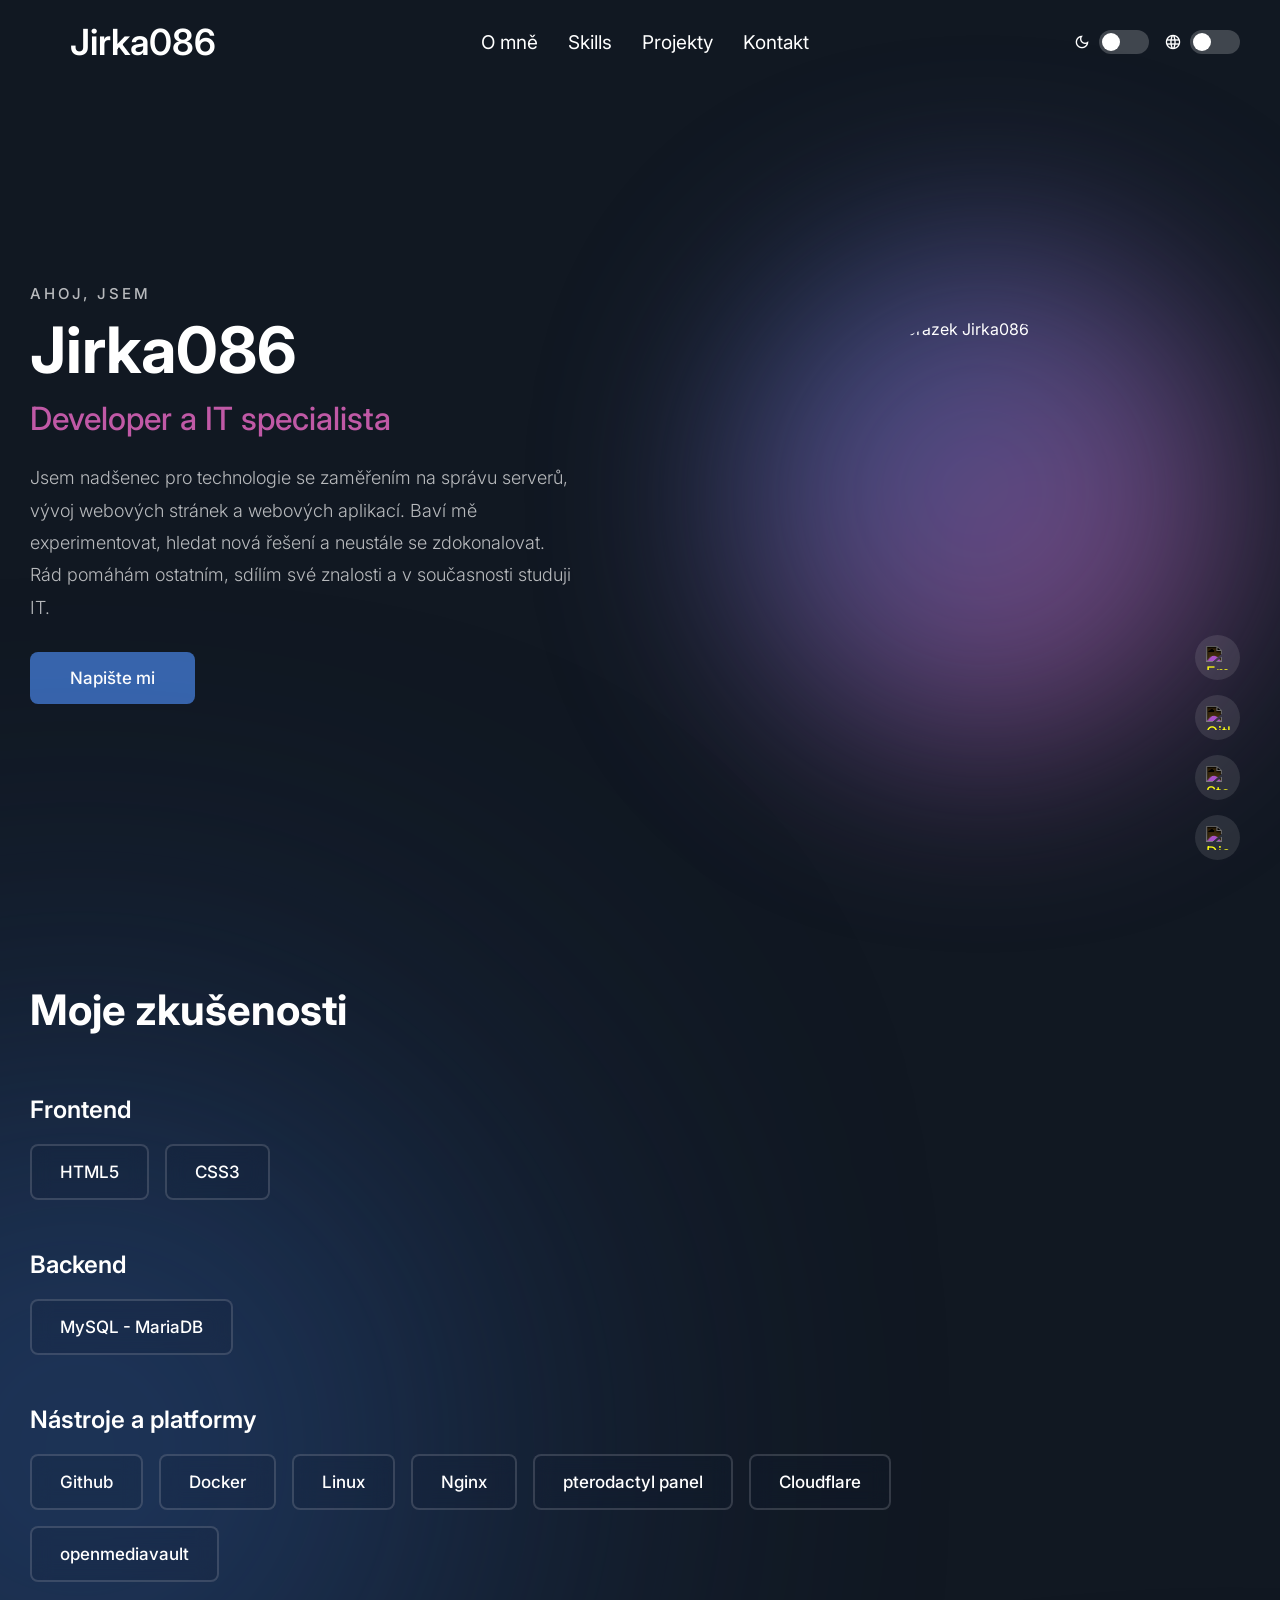
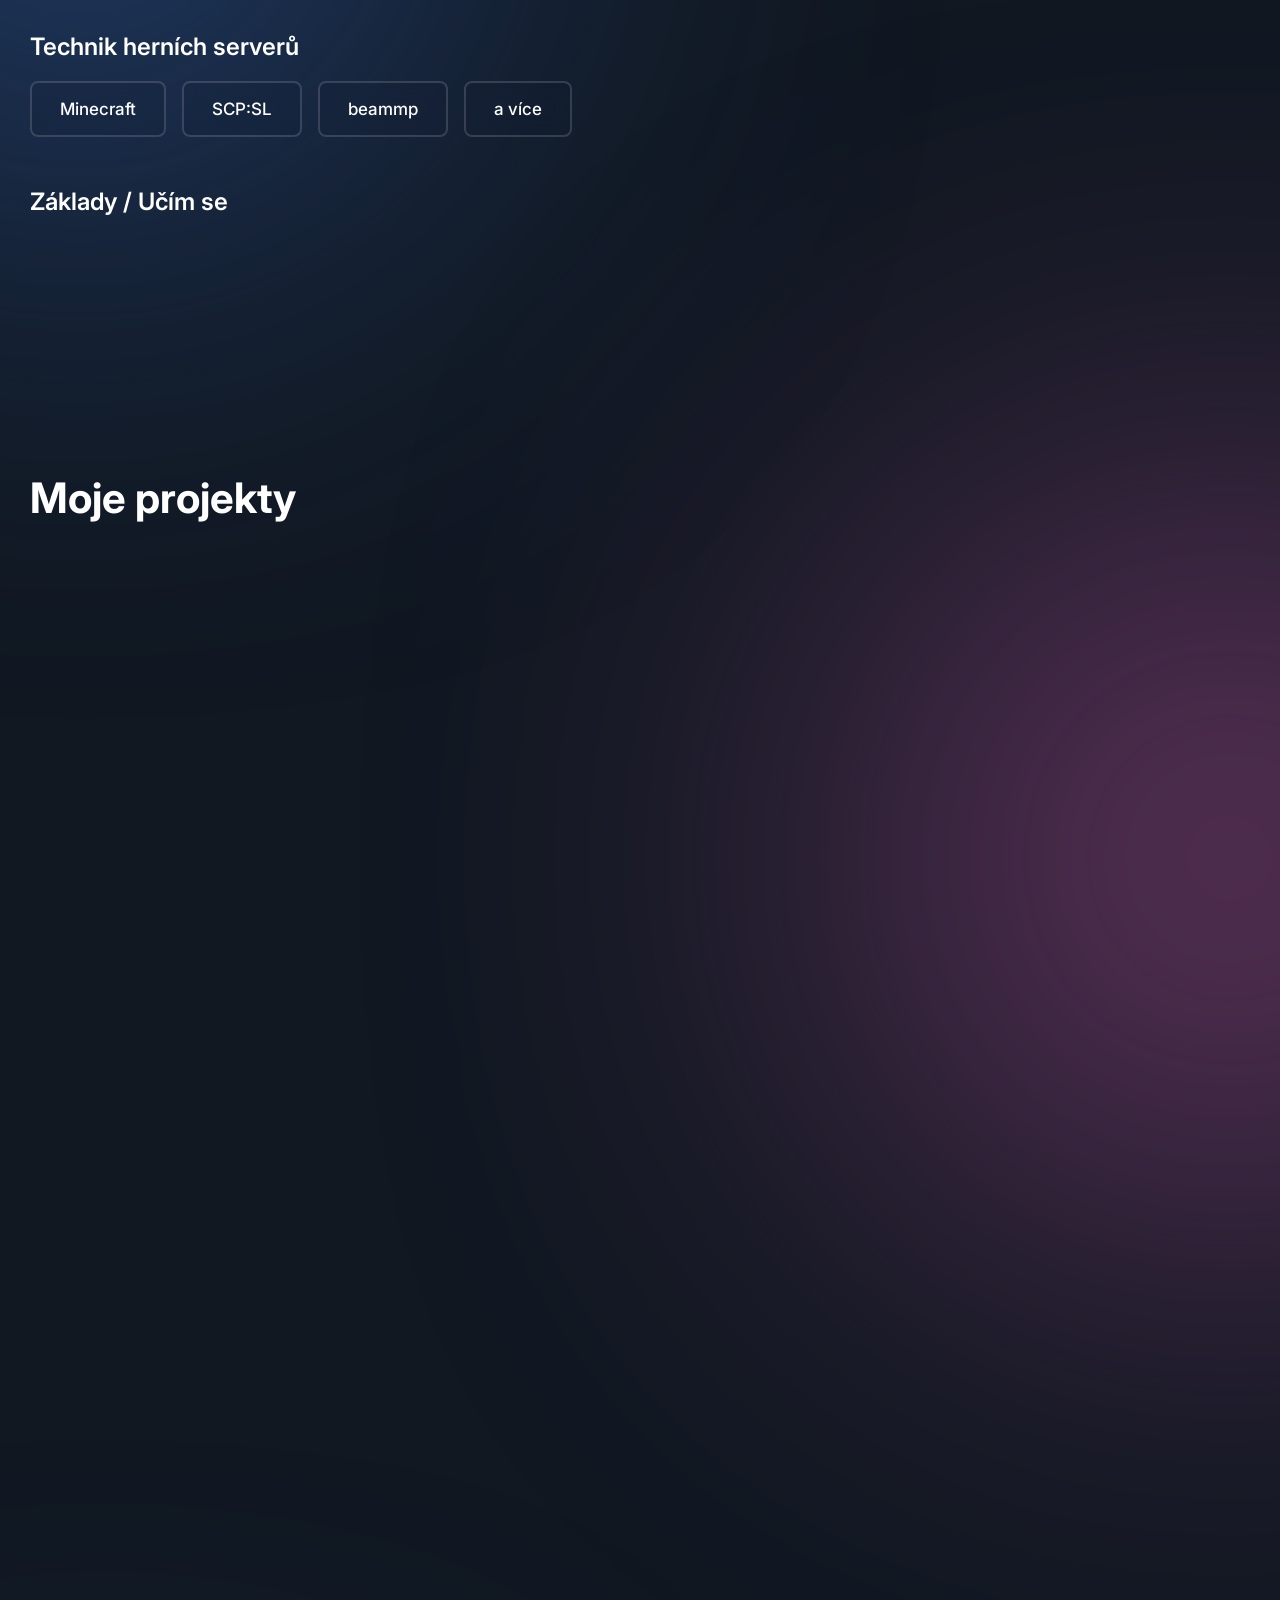
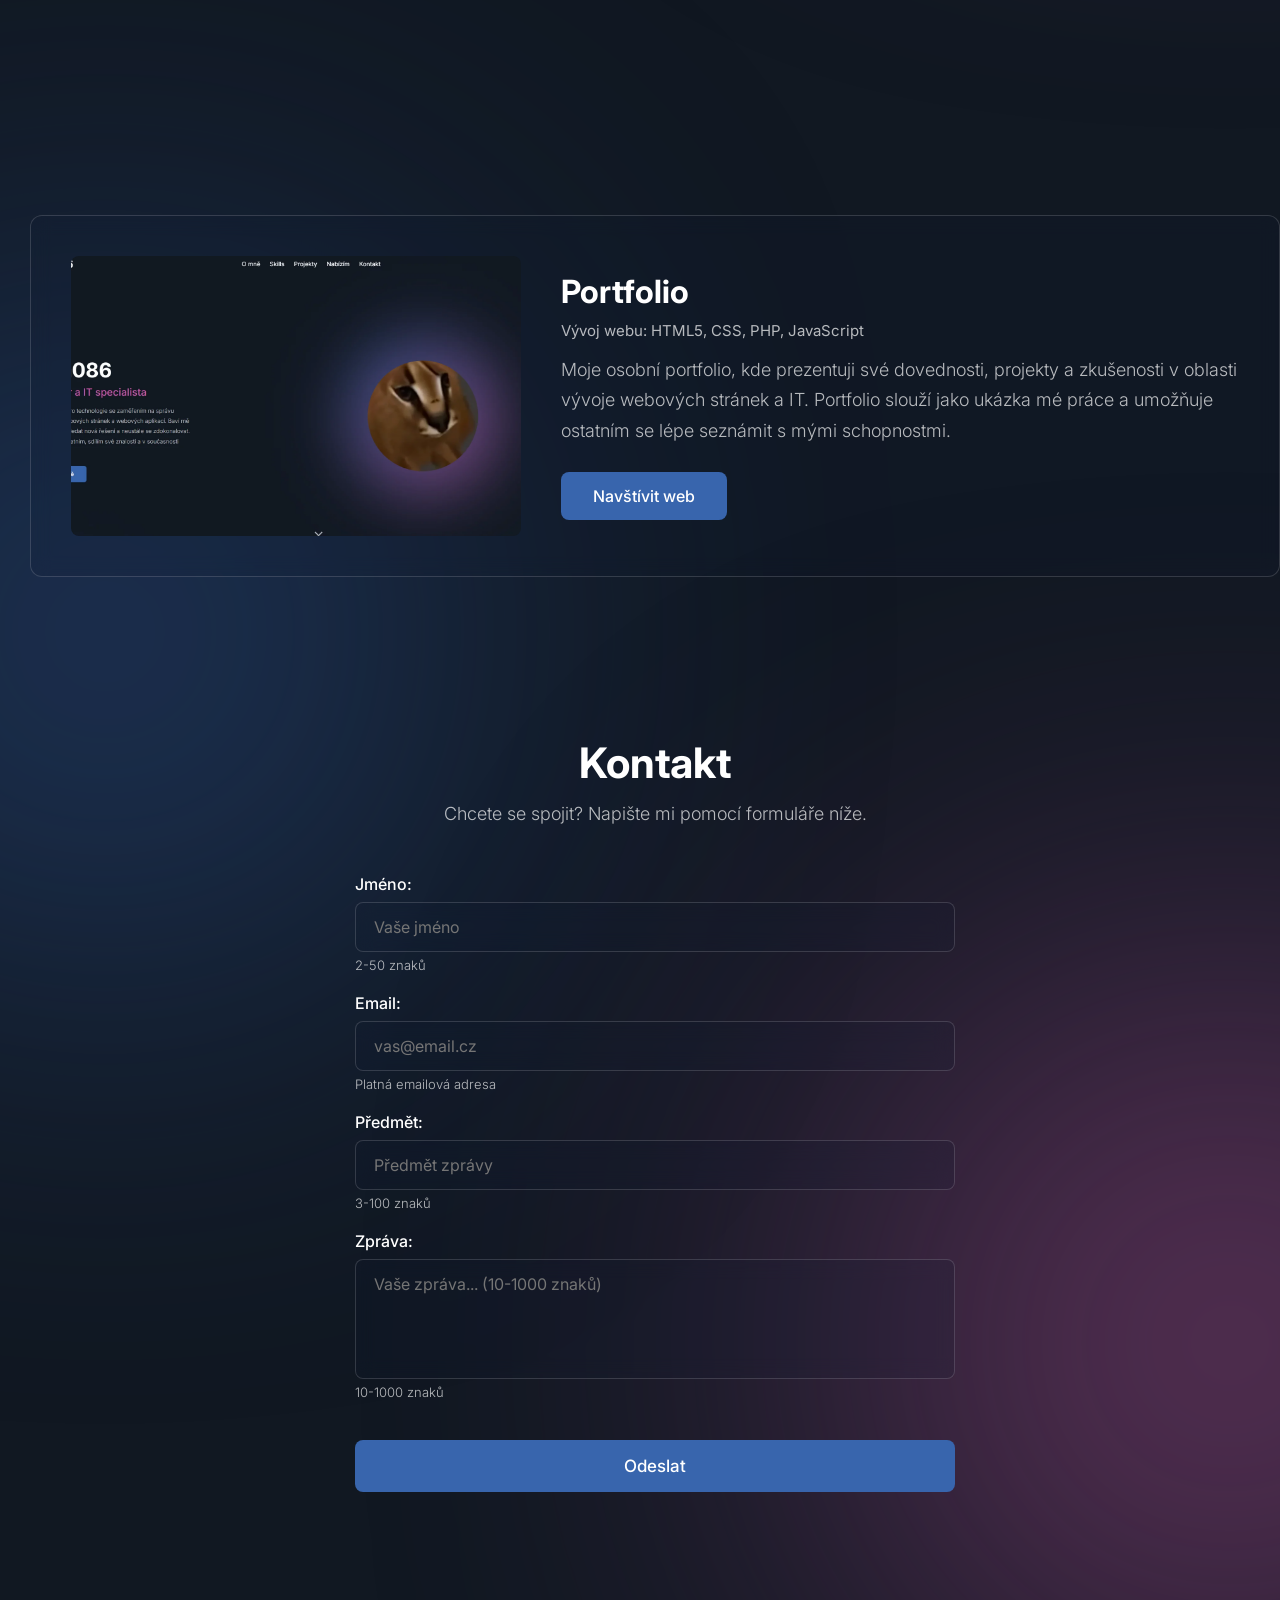
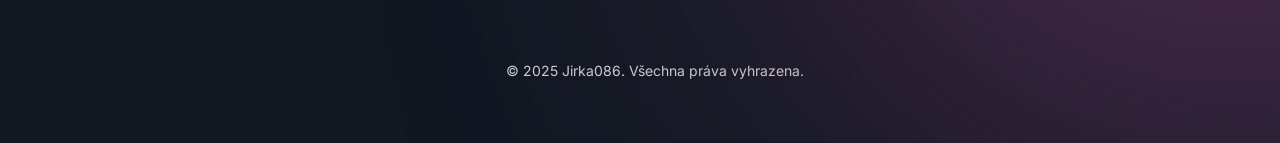
==== commit f01a5463: "Enhance menu toggle functionality and add custom scrollbar styles for improved UI/UX; include new im" ====
--- a/index.html
+++ b/index.html
@@ -129,6 +129,15 @@
             </div>
             <div class="project_item">
                 <div class="project_content">
+                    <h2 class="project_title">Minecraft Pluginy</h2>
+                    <p class="project_techorposition">java</p>
+                    <p class="project_description">Jednoduché pluginy pro Minecraft, které jsem vytvořil pro učení Javy. Většina z nich možná není aktivně udržována a nejsou dokonalé. V některých pluginech mohlo být použito malé množství umělé inteligence.</p>
+                    <a href="https://modrinth.com/user/jirka086" class="project_link">Navštívit modrinth</a>
+                </div>
+                <img src="https://Action-Gaming.b-cdn.net/images/5a5f7c602e1e6d5a27ebdc9ed41ffbe81e10daab.png" alt="Minecraft Pluginy" class="project_image" loading="lazy">
+            </div>
+            <div class="project_item">
+                <div class="project_content">
                     <h2 class="project_title">Portfolio</h2>
                     <p class="project_techorposition">Vývoj webu: HTML5, CSS, PHP, JavaScript</p>
                     <p class="project_description">Moje osobní portfolio, kde prezentuji své dovednosti, projekty a zkušenosti v oblasti vývoje webových stránek a IT. Portfolio slouží jako ukázka mé práce a umožňuje ostatním se lépe seznámit s mými schopnostmi.</p>
@@ -168,10 +177,10 @@
     
     <div class="menu_links_social">
         <h2>Najdete mě také na:</h2>
-        <a href="https://Action-Gaming.b-cdn.net/images/email-svgrepo-com.svg" class="social_link"><img src="https://Action-Gaming.b-cdn.net/images/email-svgrepo-com.svg" alt="Email" class="social_icon"></a>
-        <a href="https://Action-Gaming.b-cdn.net/images/github-svgrepo-com.svg" class="social_link"><img src="https://Action-Gaming.b-cdn.net/images/github-svgrepo-com.svg" alt="Github" class="social_icon"></a>
-        <a href="https://Action-Gaming.b-cdn.net/images/steam-svgrepo-com.svg" class="social_link"><img src="https://Action-Gaming.b-cdn.net/images/steam-svgrepo-com.svg" alt="Steam" class="social_icon"></a>
-        <a href="https://Action-Gaming.b-cdn.net/images/discord-alt-svgrepo-com.svg" class="social_link"><img src="https://Action-Gaming.b-cdn.net/images/discord-alt-svgrepo-com.svg" alt="Discord" class="social_icon"></a>
+        <a href="admin@nautixrp.eu" class="social_link"><img src="https://Action-Gaming.b-cdn.net/images/email-svgrepo-com.svg" alt="Email" class="social_icon"></a>
+        <a href="https://github.com/jirka086" class="social_link"><img src="https://Action-Gaming.b-cdn.net/images/github-svgrepo-com.svg" alt="Github" class="social_icon"></a>
+        <a href="https://steamcommunity.com/id/jirka086/" class="social_link"><img src="https://Action-Gaming.b-cdn.net/images/steam-svgrepo-com.svg" alt="Steam" class="social_icon"></a>
+        <a href="https://discord.com/users/371269384284405771" class="social_link"><img src="https://Action-Gaming.b-cdn.net/images/discord-alt-svgrepo-com.svg" alt="Discord" class="social_icon"></a>
     </div>
     
     <footer>
--- a/styles.css
+++ b/styles.css
@@ -71,6 +71,41 @@
     scroll-behavior: smooth;
 }
 
+/* Custom Scrollbar */
+::-webkit-scrollbar {
+    width: 12px;
+}
+
+::-webkit-scrollbar-track {
+    background: var(--bg-color);
+}
+
+::-webkit-scrollbar-thumb {
+    background: linear-gradient(180deg, rgba(79, 123, 204, 0.6), rgba(194, 102, 184, 0.6));
+    border-radius: 10px;
+    border: 1px solid rgba(255, 255, 255, 0.18);
+    backdrop-filter: blur(10px);
+    -webkit-backdrop-filter: blur(10px);
+    box-shadow: 0 4px 15px rgba(0, 0, 0, 0.2);
+}
+
+::-webkit-scrollbar-thumb:hover {
+    background: linear-gradient(180deg, rgba(79, 123, 204, 0.8), rgba(194, 102, 184, 0.8));
+    border: 1px solid rgba(255, 255, 255, 0.3);
+}
+
+/* Firefox Scrollbar */
+* {
+    scrollbar-width: thin;
+    scrollbar-color: rgba(79, 123, 204, 0.6) transparent;
+}
+
+@media (max-width: 768px) {
+    html {
+        overflow-x: hidden;
+    }
+}
+
 body {
     font-family: 'Inter', sans-serif;
     background-color: var(--bg-color);
@@ -81,19 +116,29 @@
     padding-right: 0;
     margin: 0;
     width: 100%;
-    max-width: 100vw;
+    max-width: 100%;
     transition: background-color 0.3s ease, color 0.3s ease;
 }
 
 @media (max-width: 968px) {
     body {
         padding-left: 8px;
+        padding-right: 0;
     }
 }
 
 @media (max-width: 680px) {
     body {
         padding-left: 0;
+        padding-right: 0;
+        overflow-x: hidden;
+        max-width: 100vw;
+    }
+    
+    body.menu-open {
+        position: fixed;
+        width: 100%;
+        overflow: hidden;
     }
 }
 
@@ -164,19 +209,23 @@
     background-color: transparent;
     position: relative;
     z-index: 100;
-    margin-left: -36px;
+    margin-left: 0;
     margin-right: 0;
+    width: 100%;
+    max-width: 100%;
+    box-sizing: border-box;
 }
 
 @media (max-width: 968px) {
     nav {
-        margin-left: -9px;
+        padding: 20px 20px;
     }
 }
 
 @media (max-width: 680px) {
     nav {
-        margin-left: -2px;
+        padding: 15px 15px;
+        overflow: visible;
     }
 }
 
@@ -215,10 +264,6 @@
         transform: scale(0.9);
     }
     
-    nav {
-        padding: 15px 20px;
-    }
-    
     .title-left h1 {
         font-size: 24px;
     }
@@ -230,6 +275,7 @@
         width: 75%;
         max-width: 300px;
         height: 100vh;
+        height: 100dvh;
         background: var(--bg-secondary);
         backdrop-filter: blur(20px);
         -webkit-backdrop-filter: blur(20px);
@@ -238,6 +284,8 @@
         transition: right 0.3s ease;
         z-index: 1000;
         box-shadow: -5px 0 20px rgba(0, 0, 0, 0.3);
+        overflow-y: auto;
+        overflow-x: hidden;
     }
     
     .links-center.active {
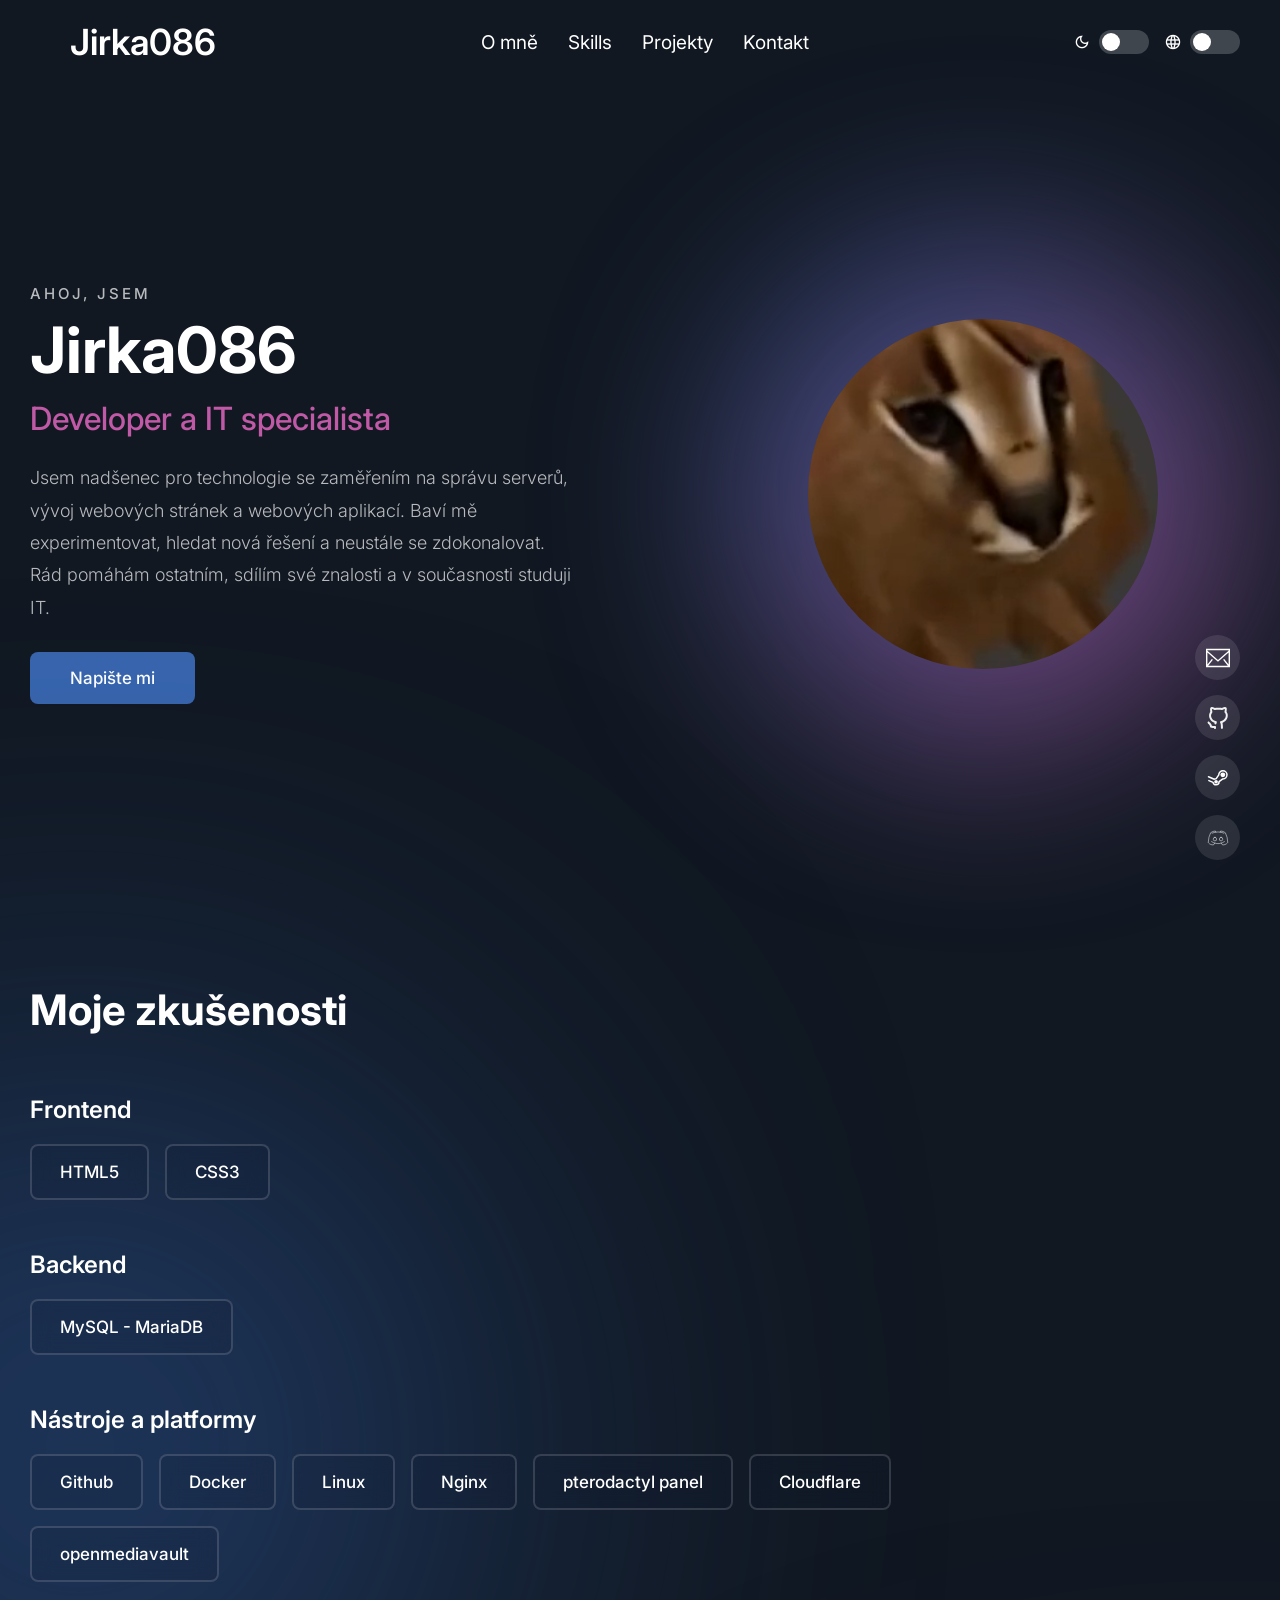
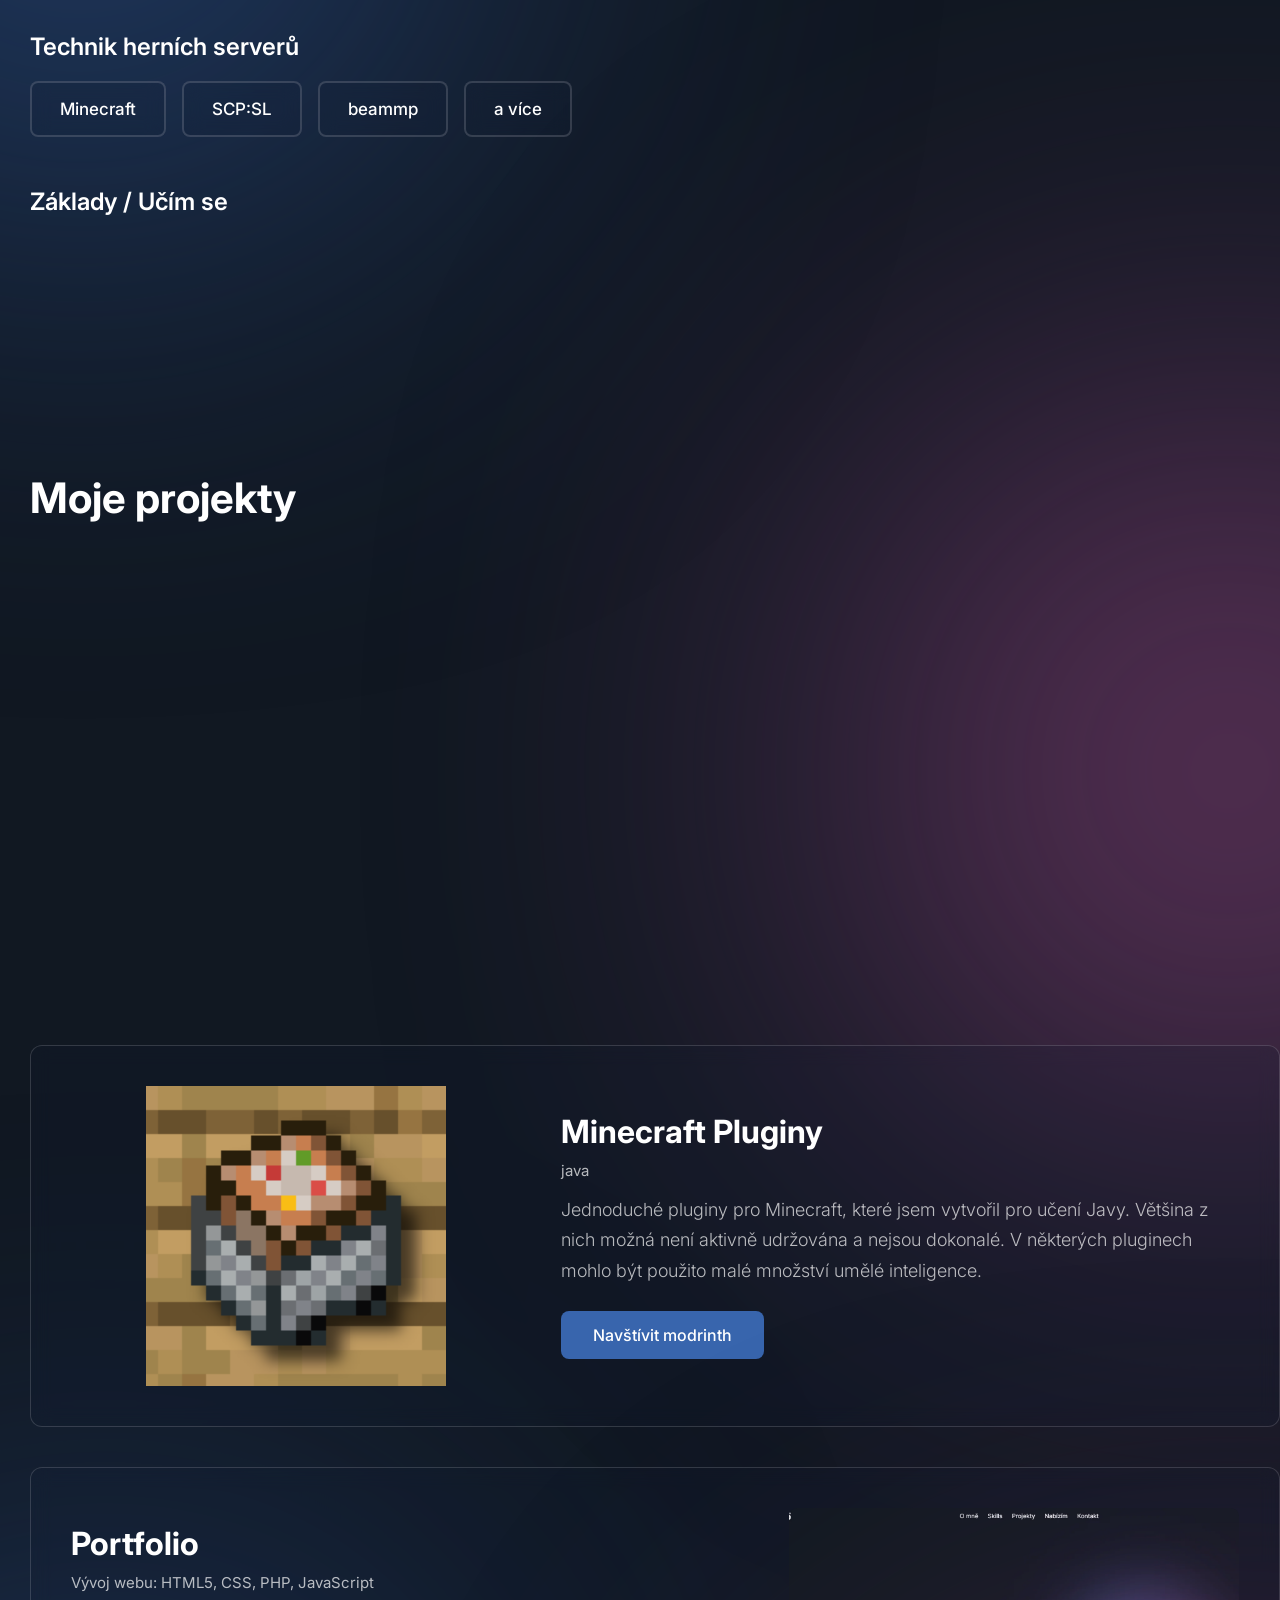
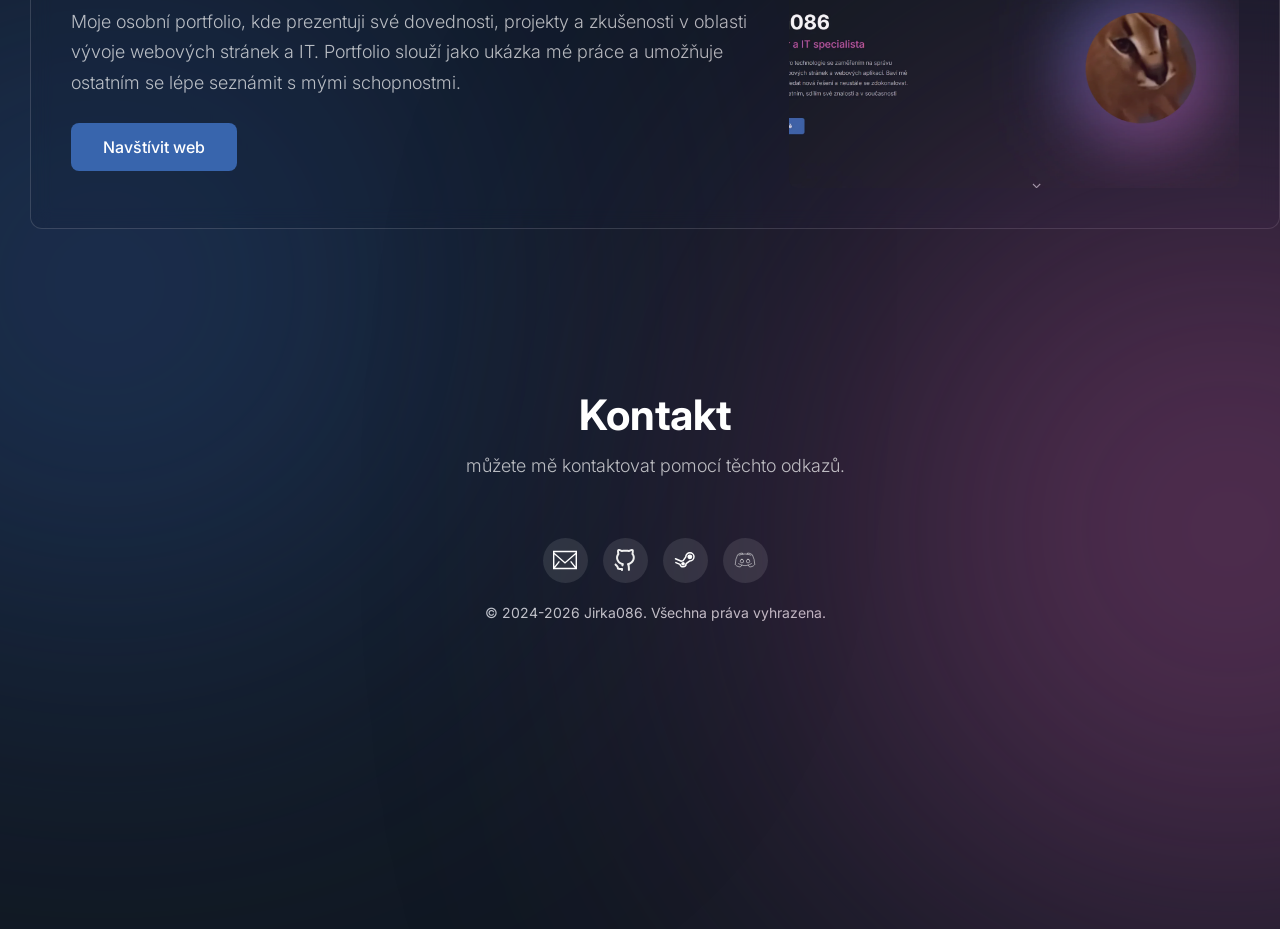
==== commit 069038be: "lul" ====
--- a/index.html
+++ b/index.html
@@ -1,191 +1,167 @@
-<!DOCTYPE html>
-<html lang="cs">
-<head>
-    <meta charset="UTF-8">
-    <meta name="viewport" content="width=device-width, initial-scale=1.0">
-    <meta name="description" content="Jirka086 - Full-stack developer specializující se na webové aplikace, Python, JavaScript a moderní technologie. Portfolio a kontakt.">
-    <title>Jirka086 &gt;developer&lt;</title>
-    <link rel="preconnect" href="https://fonts.googleapis.com">
-    <link rel="preconnect" href="https://fonts.gstatic.com" crossorigin>
-    <link href="https://fonts.googleapis.com/css2?family=Inter:wght@300;400;500;600;700;800&display=swap" rel="stylesheet" media="print" onload="this.media='all'">
-    <link rel="stylesheet" href="https://fonts.googleapis.com/css2?family=Material+Symbols+Outlined:opsz,wght,FILL,GRAD@20..48,100..700,0..1,-50..200&display=swap" media="print" onload="this.media='all'">
-    <script src="https://challenges.cloudflare.com/turnstile/v0/api.js" async defer></script>
-    <link rel="stylesheet" href="styles.css?v=13">
-</head>
-<body>
-    <nav>
-        <div class="title-left">
-            <h1>Jirka086</h1>
-        </div>
-        <button class="hamburger" aria-label="Menu">
-            <span class="material-symbols-outlined">menu</span>
-        </button>
-        <div class="links-center">
-            <ul>
-                <li><a href="#about">O mně</a></li>
-                <li><a href="#skills">Skills</a></li>
-                <li><a href="#projects">Projekty</a></li>
-                <li><a href="#contact">Kontakt</a></li>
-            </ul>
-        </div>
-        <div class="controls-right">
-            <div class="toggle-wrapper">
-                <span class="material-symbols-outlined toggle-icon">dark_mode</span>
-                <label class="toggle-switch">
-                    <input type="checkbox" id="theme-toggle">
-                    <span class="slider"></span>
-                </label>
-            </div>
-            
-            <div class="toggle-wrapper">
-                <span class="material-symbols-outlined toggle-icon">language</span>
-                <label class="toggle-switch">
-                    <input type="checkbox" id="language-toggle">
-                    <span class="slider"></span>
-                </label>
-            </div>
-        </div>
-        <div class="hamburger-menu">
-            <span></span>
-            <span></span>
-            <span></span>
-        </div>
-    </nav>
-    <div class="Backround_circles">
-        <div class="circle circle1"></div>
-        <div class="circle circle2"></div>
-        <div class="circle circle3"></div>
-        <div class="circle circle4"></div>
-    </div>
-    <div class="about" id="about">
-        <div class="hero_left">
-            <p class="light_text">AHOJ, JSEM</p>
-            <h1 class="name">Jirka086</h1>
-            <h2 class="developer">Developer a IT specialista</h2>
-            <p class="description">Jsem nadšenec pro technologie se zaměřením na správu serverů, vývoj webových stránek a webových aplikací. Baví mě experimentovat, hledat nová řešení a neustále se zdokonalovat. Rád pomáhám ostatním, sdílím své znalosti a v současnosti studuji IT.</p>
-            <a href="#contact" class="contact_button">Napište mi</a>
-        </div>
-        <div class="hero_right">
-            <img src="https://Action-Gaming.b-cdn.net/images/profile.webp" alt="Profilový obrázek Jirka086" width="400" height="400" loading="lazy">
-        </div>
-        <div class="scroll-indicator">
-            <span class="material-symbols-outlined">expand_more</span>
-        </div>
-    </div>
-    <div class="skills" id="skills">
-        <h1>Moje zkušenosti</h1>
-        <p class="skill_subtitle">Frontend</p>
-        <div class="skill_frontend_grid">
-            <div class="skill_item">HTML5</div>
-            <div class="skill_item">CSS3</div>
-        </div>
-        <p class="skill_subtitle">Backend</p>
-        <div class="skill_backend_grid">
-            <div class="skill_item">MySQL - MariaDB</div>
-        </div>
-        <p class="skill_subtitle">Nástroje a platformy</p>
-        <div class="skill_tools_grid">
-            <div class="skill_item">Github</div>
-            <div class="skill_item">Docker</div>
-            <div class="skill_item">Linux</div>
-            <div class="skill_item">Nginx</div>
-            <div class="skill_item">pterodactyl panel</div>
-            <div class="skill_item">Cloudflare</div>
-            <div class="skill_item">openmediavault</div>
-        </div>
-        <p class="gameservers">Technik herních serverů</p>
-        <div class="skill_gameservers_grid">
-            <div class="skill_item">Minecraft</div>
-            <div class="skill_item">SCP:SL</div>
-            <div class="skill_item">beammp</div>
-            <div class="skill_item">a více</div>
-        </div>
-        <p class="skill_subtitle">Základy / Učím se</p>
-        <div class="skill_learning_grid">
-            <div class="skill_item">JavaScript</div>
-            <div class="skill_item">PHP</div>
-        </div>
-    </div>
-    <div class="projects" id="projects">
-        <h1>Moje projekty</h1>
-        <div class="project_grid">
-            <div class="project_item">
-                <div class="project_content">
-                    <h2 class="project_title">Action Gaming</h2>
-                    <p class="project_techorposition">Spolumajitel (Technik)</p>
-                    <p class="project_description">Herní portál Action Gaming hostuje servery pro hru SCP:SL s kvalitním roleplay zážitkem. Jsme komunita, kde si zakládáme na civilizovaném chování a především na již zmíněné kvalitě. Nabízíme vlastní mapy, pluginy a profesionální tým včetně vedení serveru. Naším cílem je posunout hranici zpátky tam, kde byla již před několika lety na jiných serverech, kde roleplay ještě představovalo ten pravý zážitek a každý se měl možnost něco nového naučit.</p>
-                    <a href="https://actiongaming.cz" class="project_link">Discord invite</a>
-                </div>
-                <img src="https://Action-Gaming.b-cdn.net/images/action-gaming-preview2.webp" alt="Action Gaming" class="project_image" width="600" height="338" loading="lazy">
-            </div>
-            <div class="project_item">
-                <div class="project_content">
-                    <h2 class="project_title">NAUTIXRP</h2>
-                    <p class="project_techorposition">Community Management, vývoj webu: HTML5, PHP, CSS</p>
-                    <p class="project_description">NautixRP je česká herní komunita zaměřená na kvalitní roleplay zážitek ve hře GTA V na platformě FiveM. Naším cílem je vytvořit prostředí, kde hráči mohou zažít autentické roleplay situace, rozvíjet své postavy a interagovat s ostatními členy komunity v přátelské a respektující atmosféře.</p>
-                    <a href="https://nautixrp.eu" class="project_link">Navštívit web</a>
-                </div>
-                <img src="https://Action-Gaming.b-cdn.net/images/heebTxs.webp" alt="NAUTIXRP" class="project_image" width="600" height="338" loading="lazy">
-            </div>
-            <div class="project_item">
-                <div class="project_content">
-                    <h2 class="project_title">Minecraft Pluginy</h2>
-                    <p class="project_techorposition">java</p>
-                    <p class="project_description">Jednoduché pluginy pro Minecraft, které jsem vytvořil pro učení Javy. Většina z nich možná není aktivně udržována a nejsou dokonalé. V některých pluginech mohlo být použito malé množství umělé inteligence.</p>
-                    <a href="https://modrinth.com/user/jirka086" class="project_link">Navštívit modrinth</a>
-                </div>
-                <img src="https://Action-Gaming.b-cdn.net/images/5a5f7c602e1e6d5a27ebdc9ed41ffbe81e10daab.png" alt="Minecraft Pluginy" class="project_image" loading="lazy">
-            </div>
-            <div class="project_item">
-                <div class="project_content">
-                    <h2 class="project_title">Portfolio</h2>
-                    <p class="project_techorposition">Vývoj webu: HTML5, CSS, PHP, JavaScript</p>
-                    <p class="project_description">Moje osobní portfolio, kde prezentuji své dovednosti, projekty a zkušenosti v oblasti vývoje webových stránek a IT. Portfolio slouží jako ukázka mé práce a umožňuje ostatním se lépe seznámit s mými schopnostmi.</p>
-                    <a href="https://jirka086.cz" class="project_link">Navštívit web</a>
-                </div>
-                <img src="https://Action-Gaming.b-cdn.net/images/portfolio-dark-cz.webp" alt="Portfolio" class="project_image portfolio-preview" id="portfolio-preview" width="600" height="338" loading="lazy">
-            </div>
-        </div>
-    </div>
-    <div class="contact" id="contact">
-        <h1 class="contact-title">Kontakt</h1>
-        <p class="contact-subtitle">Chcete se spojit? Napište mi pomocí formuláře níže.</p>
-
-        <div id="form-message" class="form-message" style="display: none;"></div>
-        <form id="contact-form" data-action="form.php?v=2" class="scroll-animate-scale animate">
-            <label for="name">Jméno:</label>
-            <input type="text" id="name" name="name" required minlength="2" maxlength="50" placeholder="Vaše jméno" aria-label="Vaše jméno">
-            <span class="field-helper">2-50 znaků</span>
-        
-            <label for="email">Email:</label>
-            <input type="email" id="email" name="email" required maxlength="100" placeholder="vas@email.cz" aria-label="Váš email">
-            <span class="field-helper">Platná emailová adresa</span>
-        
-            <label for="subject">Předmět:</label>
-            <input type="text" id="subject" name="subject" required minlength="3" maxlength="100" placeholder="Předmět zprávy" aria-label="Předmět zprávy">
-            <span class="field-helper">3-100 znaků</span>
-        
-            <label for="message">Zpráva:</label>
-            <textarea id="message" name="message" rows="4" required minlength="10" maxlength="1000" placeholder="Vaše zpráva... (10-1000 znaků)" aria-label="Vaše zpráva"></textarea>
-            <span class="field-helper">10-1000 znaků</span>
-        
-            <input type="text" name="website" style="display:none" tabindex="-1" autocomplete="off" aria-hidden="true">
-            <div class="cf-turnstile" data-sitekey="0x4AAAAAACNsavJjz9TJ-GeK"></div>
-            <button type="button" id="submit-btn">Odeslat</button>
-        </form>
-    </div>
-    
-    <div class="menu_links_social">
-        <h2>Najdete mě také na:</h2>
-        <a href="admin@nautixrp.eu" class="social_link"><img src="https://Action-Gaming.b-cdn.net/images/email-svgrepo-com.svg" alt="Email" class="social_icon"></a>
-        <a href="https://github.com/jirka086" class="social_link"><img src="https://Action-Gaming.b-cdn.net/images/github-svgrepo-com.svg" alt="Github" class="social_icon"></a>
-        <a href="https://steamcommunity.com/id/jirka086/" class="social_link"><img src="https://Action-Gaming.b-cdn.net/images/steam-svgrepo-com.svg" alt="Steam" class="social_icon"></a>
-        <a href="https://discord.com/users/371269384284405771" class="social_link"><img src="https://Action-Gaming.b-cdn.net/images/discord-alt-svgrepo-com.svg" alt="Discord" class="social_icon"></a>
-    </div>
-    
-    <footer>
-        <p>&copy; 2025 Jirka086. Všechna práva vyhrazena.</p>
-    </footer>
-    <script src="script.js?v=8" defer></script>
-</body>
+<!DOCTYPE html>
+<html lang="cs">
+<head>
+    <meta charset="UTF-8">
+    <meta name="viewport" content="width=device-width, initial-scale=1.0">
+    <meta name="description" content="Jirka086 - Full-stack developer specializující se na webové aplikace, Python, JavaScript a moderní technologie. Portfolio a kontakt.">
+    <title>Jirka086 &gt;developer&lt;</title>
+    <link rel="preconnect" href="https://fonts.googleapis.com">
+    <link rel="preconnect" href="https://fonts.gstatic.com" crossorigin>
+    <link href="https://fonts.googleapis.com/css2?family=Inter:wght@300;400;500;600;700;800&display=swap" rel="stylesheet" media="print" onload="this.media='all'">
+    <link rel="stylesheet" href="https://fonts.googleapis.com/css2?family=Material+Symbols+Outlined:opsz,wght,FILL,GRAD@20..48,100..700,0..1,-50..200&display=swap" media="print" onload="this.media='all'">
+    <link rel="stylesheet" href="styles.css?v=14">
+</head>
+<body>
+    <nav>
+        <div class="title-left">
+            <h1>Jirka086</h1>
+        </div>
+        <button class="hamburger" aria-label="Menu">
+            <span class="material-symbols-outlined">menu</span>
+        </button>
+        <div class="links-center">
+            <ul>
+                <li><a href="#about">O mně</a></li>
+                <li><a href="#skills">Skills</a></li>
+                <li><a href="#projects">Projekty</a></li>
+                <li><a href="#contact">Kontakt</a></li>
+            </ul>
+        </div>
+        <div class="controls-right">
+            <div class="toggle-wrapper">
+                <span class="material-symbols-outlined toggle-icon">dark_mode</span>
+                <label class="toggle-switch">
+                    <input type="checkbox" id="theme-toggle">
+                    <span class="slider"></span>
+                </label>
+            </div>
+            
+            <div class="toggle-wrapper">
+                <span class="material-symbols-outlined toggle-icon">language</span>
+                <label class="toggle-switch">
+                    <input type="checkbox" id="language-toggle">
+                    <span class="slider"></span>
+                </label>
+            </div>
+        </div>
+        <div class="hamburger-menu">
+            <span></span>
+            <span></span>
+            <span></span>
+        </div>
+    </nav>
+    <div class="Backround_circles">
+        <div class="circle circle1"></div>
+        <div class="circle circle2"></div>
+        <div class="circle circle3"></div>
+        <div class="circle circle4"></div>
+    </div>
+    <div class="about" id="about">
+        <div class="hero_left">
+            <p class="light_text">AHOJ, JSEM</p>
+            <h1 class="name">Jirka086</h1>
+            <h2 class="developer">Developer a IT specialista</h2>
+            <p class="description">Jsem nadšenec pro technologie se zaměřením na správu serverů, vývoj webových stránek a webových aplikací. Baví mě experimentovat, hledat nová řešení a neustále se zdokonalovat. Rád pomáhám ostatním, sdílím své znalosti a v současnosti studuji IT.</p>
+            <a href="#contact" class="contact_button">Napište mi</a>
+        </div>
+        <div class="hero_right">
+            <img src="images/profile.webp" alt="Profilový obrázek Jirka086" width="400" height="400" loading="lazy">
+        </div>
+        <div class="scroll-indicator">
+            <span class="material-symbols-outlined">expand_more</span>
+        </div>
+    </div>
+    <div class="skills" id="skills">
+        <h1>Moje zkušenosti</h1>
+        <p class="skill_subtitle">Frontend</p>
+        <div class="skill_frontend_grid">
+            <div class="skill_item">HTML5</div>
+            <div class="skill_item">CSS3</div>
+        </div>
+        <p class="skill_subtitle">Backend</p>
+        <div class="skill_backend_grid">
+            <div class="skill_item">MySQL - MariaDB</div>
+        </div>
+        <p class="skill_subtitle">Nástroje a platformy</p>
+        <div class="skill_tools_grid">
+            <div class="skill_item">Github</div>
+            <div class="skill_item">Docker</div>
+            <div class="skill_item">Linux</div>
+            <div class="skill_item">Nginx</div>
+            <div class="skill_item">pterodactyl panel</div>
+            <div class="skill_item">Cloudflare</div>
+            <div class="skill_item">openmediavault</div>
+        </div>
+        <p class="gameservers">Technik herních serverů</p>
+        <div class="skill_gameservers_grid">
+            <div class="skill_item">Minecraft</div>
+            <div class="skill_item">SCP:SL</div>
+            <div class="skill_item">beammp</div>
+            <div class="skill_item">a více</div>
+        </div>
+        <p class="skill_subtitle">Základy / Učím se</p>
+        <div class="skill_learning_grid">
+            <div class="skill_item">JavaScript</div>
+            <div class="skill_item">PHP</div>
+        </div>
+    </div>
+    <div class="projects" id="projects">
+        <h1>Moje projekty</h1>
+        <div class="project_grid">
+            <div class="project_item">
+                <div class="project_content">
+                    <h2 class="project_title">Acheron</h2>
+                    <p class="project_techorposition">Správce serveru</p>
+                    <p class="project_description">Herní portál Action Gaming hostuje servery pro hru SCP:SL s kvalitním roleplay zážitkem. Jsme komunita, kde si zakládáme na civilizovaném chování a především na již zmíněné kvalitě. Nabízíme vlastní mapy, pluginy a profesionální tým včetně vedení serveru. Naším cílem je posunout hranici zpátky tam, kde byla již před několika lety na jiných serverech, kde roleplay ještě představovalo ten pravý zážitek a každý se měl možnost něco nového naučit.</p>
+                    <a href="https://actiongaming.cz" class="project_link">Discord invite</a>
+                </div>
+                <img src="images/action-gaming-preview2.webp" alt="Action Gaming" class="project_image" width="600" height="338" loading="lazy">
+            </div>
+            <div class="project_item">
+                <div class="project_content">
+                    <h2 class="project_title">Minecraft Pluginy</h2>
+                    <p class="project_techorposition">java</p>
+                    <p class="project_description">Jednoduché pluginy pro Minecraft, které jsem vytvořil pro učení Javy. Většina z nich možná není aktivně udržována a nejsou dokonalé. V některých pluginech mohlo být použito malé množství umělé inteligence.</p>
+                    <a href="https://modrinth.com/user/jirka086" class="project_link">Navštívit modrinth</a>
+                </div>
+                <img src="images/5a5f7c602e1e6d5a27ebdc9ed41ffbe81e10daab.png" alt="Minecraft Pluginy" class="project_image" loading="lazy">
+            </div>
+            <div class="project_item">
+                <div class="project_content">
+                    <h2 class="project_title">Portfolio</h2>
+                    <p class="project_techorposition">Vývoj webu: HTML5, CSS, PHP, JavaScript</p>
+                    <p class="project_description">Moje osobní portfolio, kde prezentuji své dovednosti, projekty a zkušenosti v oblasti vývoje webových stránek a IT. Portfolio slouží jako ukázka mé práce a umožňuje ostatním se lépe seznámit s mými schopnostmi.</p>
+                    <a href="https://jirka086.cz" class="project_link">Navštívit web</a>
+                </div>
+                <img src="images/portfolio-dark-cz.webp" alt="Portfolio" class="project_image portfolio-preview" id="portfolio-preview" width="600" height="338" loading="lazy">
+            </div>
+        </div>
+    </div>
+    <div class="contact" id="contact">
+        <h1 class="contact-title">Kontakt</h1>
+        <p class="contact-subtitle">můžete mě kontaktovat pomocí těchto odkazů.</p>
+
+        <div class="contact-social">
+            <div class="social_links_row">
+                <a href="admin@nautixrp.eu" class="social_link"><img src="images/email-svgrepo-com.svg" alt="Email" class="social_icon"></a>
+                <a href="https://github.com/jirka086" class="social_link"><img src="images/github-svgrepo-com.svg" alt="Github" class="social_icon"></a>
+                <a href="https://steamcommunity.com/id/jirka086/" class="social_link"><img src="images/steam-svgrepo-com.svg" alt="Steam" class="social_icon"></a>
+                <a href="https://discord.com/users/371269384284405771" class="social_link"><img src="images/discord-alt-svgrepo-com.svg" alt="Discord" class="social_icon"></a>
+            </div>
+        </div>
+    </div>
+    
+    <div class="menu_links_social" aria-label="Social media links">
+        <h2>Najdete mě také na:</h2>
+        <a href="admin@nautixrp.eu" class="social_link"><img src="images/email-svgrepo-com.svg" alt="Email" class="social_icon"></a>
+        <a href="https://github.com/jirka086" class="social_link"><img src="images/github-svgrepo-com.svg" alt="Github" class="social_icon"></a>
+        <a href="https://steamcommunity.com/id/jirka086/" class="social_link"><img src="images/steam-svgrepo-com.svg" alt="Steam" class="social_icon"></a>
+        <a href="https://discord.com/users/371269384284405771" class="social_link"><img src="images/discord-alt-svgrepo-com.svg" alt="Discord" class="social_icon"></a>
+    </div>
+    
+    <footer>
+        <p>&copy; 2024-2026 Jirka086. Všechna práva vyhrazena.</p>
+    </footer>
+    <script src="script.js?v=9" defer></script>
+</body>
 </html>
--- a/styles.css
+++ b/styles.css
@@ -1,1223 +1,1260 @@
-/* General Styles */
-* {
-    margin: 0;
-    padding: 0;
-    box-sizing: border-box;
-}
-
-/* Optimized Animations - GPU Accelerated */
-@keyframes fadeInUp {
-    from {
-        opacity: 0;
-        transform: translateY(30px);
-    }
-    to {
-        opacity: 1;
-        transform: translateY(0);
-    }
-}
-
-@keyframes fadeIn {
-    from { opacity: 0; }
-    to { opacity: 1; }
-}
-
-/* Animation classes */
-.animate-on-scroll {
-    opacity: 0;
-    transform: translateY(30px);
-    transition: opacity 0.3s ease, transform 0.3s ease;
-}
-
-.animate-on-scroll.visible {
-    opacity: 1;
-    transform: translateY(0);
-}
-
-/* Initial load animations */
-nav {
-    animation: fadeIn 0.6s ease;
-}
-
-.about {
-    animation: fadeInUp 0.8s ease 0.2s both;
-}
-
-:root {
-    --bg-color: hsl(214, 32%, 10%);
-    --text-color: #fff;
-    --text-light: rgba(255, 255, 255, 0.7);
-    --border-color: rgba(255, 255, 255, 0.15);
-    --bg-secondary: rgba(20, 30, 50, 0.18);
-    --circle-1: hsl(217, 63%, 28%);
-    --circle-2: hsl(314, 37%, 25%);
-    --circle-3: hsl(217, 51%, 45%);
-    --circle-4: hsl(315, 45%, 55%);
-}
-
-body.light-theme {
-    --bg-color: hsl(0, 0%, 97%);
-    --text-color: hsl(214, 32%, 15%);
-    --text-light: rgba(0, 0, 0, 0.65);
-    --border-color: rgba(0, 0, 0, 0.15);
-    --bg-secondary: rgba(255, 255, 255, 0.4);
-    --circle-1: hsl(217, 70%, 60%);
-    --circle-2: hsl(314, 60%, 60%);
-    --circle-3: hsl(217, 65%, 48%);
-    --circle-4: hsl(315, 60%, 48%);
-}
-
-html {
-    scroll-behavior: smooth;
-}
-
-/* Custom Scrollbar */
-::-webkit-scrollbar {
-    width: 12px;
-}
-
-::-webkit-scrollbar-track {
-    background: var(--bg-color);
-}
-
-::-webkit-scrollbar-thumb {
-    background: linear-gradient(180deg, rgba(79, 123, 204, 0.6), rgba(194, 102, 184, 0.6));
-    border-radius: 10px;
-    border: 1px solid rgba(255, 255, 255, 0.18);
-    backdrop-filter: blur(10px);
-    -webkit-backdrop-filter: blur(10px);
-    box-shadow: 0 4px 15px rgba(0, 0, 0, 0.2);
-}
-
-::-webkit-scrollbar-thumb:hover {
-    background: linear-gradient(180deg, rgba(79, 123, 204, 0.8), rgba(194, 102, 184, 0.8));
-    border: 1px solid rgba(255, 255, 255, 0.3);
-}
-
-/* Firefox Scrollbar */
-* {
-    scrollbar-width: thin;
-    scrollbar-color: rgba(79, 123, 204, 0.6) transparent;
-}
-
-@media (max-width: 768px) {
-    html {
-        overflow-x: hidden;
-    }
-}
-
-body {
-    font-family: 'Inter', sans-serif;
-    background-color: var(--bg-color);
-    color: var(--text-color);
-    overflow-x: hidden;
-    position: relative;
-    padding-left: 30px;
-    padding-right: 0;
-    margin: 0;
-    width: 100%;
-    max-width: 100%;
-    transition: background-color 0.3s ease, color 0.3s ease;
-}
-
-@media (max-width: 968px) {
-    body {
-        padding-left: 8px;
-        padding-right: 0;
-    }
-}
-
-@media (max-width: 680px) {
-    body {
-        padding-left: 0;
-        padding-right: 0;
-        overflow-x: hidden;
-        max-width: 100vw;
-    }
-    
-    body.menu-open {
-        position: fixed;
-        width: 100%;
-        overflow: hidden;
-    }
-}
-
-/* Background Circles - Starting from Skills Section */
-.skills,
-.projects,
-.offer,
-.contact {
-    position: relative;
-    z-index: 1;
-}
-
-.skills::before,
-.projects::before,
-.offer::before,
-.contact::before,
-.projects::after {
-    content: '';
-    position: absolute;
-    width: 800px;
-    height: 800px;
-    border-radius: 50%;
-    filter: blur(200px);
-    opacity: 0.6;
-    pointer-events: none;
-    z-index: -1;
-}
-
-/* Left corner circle - blue tone */
-.skills::before,
-.offer::before {
-    background: radial-gradient(circle, var(--circle-3), var(--circle-1));
-    left: -350px;
-    top: 50%;
-    transform: translateY(-50%);
-}
-
-/* Right corner circle - purple tone */
-.projects::before {
-    background: radial-gradient(circle, var(--circle-4), var(--circle-2));
-    right: -350px;
-    top: 25%;
-    transform: translateY(-50%);
-}
-
-.contact::before {
-    background: radial-gradient(circle, var(--circle-4), var(--circle-2));
-    right: -350px;
-    top: 75%;
-    transform: translateY(-50%);
-}
-
-/* Additional blue circle for projects section (bottom-left) */
-.projects::after {
-    background: radial-gradient(circle, var(--circle-3), var(--circle-1));
-    left: -250px;
-    bottom: -300px;
-    width: 650px;
-    height: 650px;
-}
-
-/* Navigation */
-nav {
-    display: flex;
-    justify-content: space-between;
-    align-items: center;
-    padding: 20px 40px;
-    background-color: transparent;
-    position: relative;
-    z-index: 100;
-    margin-left: 0;
-    margin-right: 0;
-    width: 100%;
-    max-width: 100%;
-    box-sizing: border-box;
-}
-
-@media (max-width: 968px) {
-    nav {
-        padding: 20px 20px;
-    }
-}
-
-@media (max-width: 680px) {
-    nav {
-        padding: 15px 15px;
-        overflow: visible;
-    }
-}
-
-.title-left h1 {
-    font-size: 36px;
-    color: var(--text-color);
-    margin: 0;
-    font-weight: 600;
-}
-
-/* Hamburger Menu - Mobile Only */
-.hamburger {
-    display: none;
-}
-
-@media (max-width: 768px) {
-    .hamburger {
-        display: flex;
-        align-items: center;
-        justify-content: center;
-        background: none;
-        border: none;
-        cursor: pointer;
-        padding: 10px;
-        z-index: 1001;
-        -webkit-tap-highlight-color: transparent;
-    }
-    
-    .hamburger .material-symbols-outlined {
-        font-size: 32px;
-        color: var(--text-color);
-        transition: transform 0.2s ease;
-    }
-    
-    .hamburger:active .material-symbols-outlined {
-        transform: scale(0.9);
-    }
-    
-    .title-left h1 {
-        font-size: 24px;
-    }
-    
-    .links-center {
-        position: fixed;
-        top: 0;
-        right: -100%;
-        width: 75%;
-        max-width: 300px;
-        height: 100vh;
-        height: 100dvh;
-        background: var(--bg-secondary);
-        backdrop-filter: blur(20px);
-        -webkit-backdrop-filter: blur(20px);
-        flex-direction: column;
-        justify-content: center;
-        transition: right 0.3s ease;
-        z-index: 1000;
-        box-shadow: -5px 0 20px rgba(0, 0, 0, 0.3);
-        overflow-y: auto;
-        overflow-x: hidden;
-    }
-    
-    .links-center.active {
-        right: 0;
-    }
-    
-    .links-center ul {
-        flex-direction: column;
-        align-items: center;
-        gap: 35px;
-    }
-    
-    .links-center ul li a {
-        font-size: 22px;
-    }
-    
-    .controls-right {
-        position: fixed;
-        bottom: 30px;
-        left: 50%;
-        transform: translateX(-50%);
-        flex-direction: column;
-        gap: 20px;
-        z-index: 1001;
-        opacity: 0;
-        pointer-events: none;
-        transition: opacity 0.3s ease;
-    }
-    
-    .controls-right.active {
-        opacity: 1;
-        pointer-events: auto;
-    }
-}
-
-.links-center {
-    flex-grow: 1;
-    display: flex;
-    justify-content: center;
-}
-
-.links-center ul {
-    display: flex;
-    list-style: none;
-    gap: 30px;
-}
-
-.links-center ul li a {
-    color: var(--text-color);
-    text-decoration: none;
-    font-size: 19px;
-    transition: color 0.3s ease;
-    font-weight: 400;
-    position: relative;
-}
-
-.links-center ul li a:hover {
-    color: var(--circle-4);
-}
-
-.links-center ul li a.active {
-    color: var(--circle-3);
-}
-
-.links-center ul li a.active::after {
-    content: '';
-    position: absolute;
-    bottom: -8px;
-    left: 0;
-    width: 100%;
-    height: 2px;
-    background-color: var(--circle-3);
-}
-
-.controls-right {
-    display: flex;
-    align-items: center;
-    gap: 15px;
-}
-
-.toggle-wrapper {
-    display: flex;
-    align-items: center;
-    gap: 8px;
-}
-
-/* Toggle Switches */
-.toggle-switch {
-    position: relative;
-    display: inline-block;
-    width: 50px;
-    height: 24px;
-}
-
-.toggle-switch input {
-    opacity: 0;
-    width: 0;
-    height: 0;
-}
-
-.slider {
-    position: absolute;
-    cursor: pointer;
-    top: 0;
-    left: 0;
-    right: 0;
-    bottom: 0;
-    background-color: rgba(255, 255, 255, 0.2);
-    transition: 0.4s;
-    border-radius: 24px;
-}
-
-.slider:before {
-    position: absolute;
-    content: "";
-    height: 18px;
-    width: 18px;
-    left: 3px;
-    bottom: 3px;
-    background-color: white;
-    transition: 0.4s;
-    border-radius: 50%;
-}
-
-input:checked + .slider {
-    background-color: hsl(315, 32%, 20%);
-}
-
-input:checked + .slider:before {
-    transform: translateX(26px);
-}
-
-.toggle-icon {
-    color: var(--text-color);
-    font-size: 18px;
-}
-
-body.light-theme .toggle-icon {
-    color: var(--text-color);
-}
-
-body.light-theme .slider:before {
-    background-color: var(--circle-4);
-}
-
-.hamburger-menu {
-    display: none;
-}
-
-/* About Section */
-.about {
-    display: flex;
-    justify-content: space-between;
-    align-items: center;
-    gap: 60px;
-    min-height: calc(100vh - 80px);
-    padding-top: 0;
-    padding-bottom: 0;
-    position: relative;
-}
-
-.hero_left {
-    flex: 1;
-    max-width: 600px;
-}
-
-.light_text {
-    font-size: 15px;
-    color: var(--text-light);
-    letter-spacing: 3px;
-    margin-bottom: 12px;
-    font-weight: 500;
-    text-transform: uppercase;
-}
-
-.name {
-    font-size: 64px;
-    color: var(--text-color);
-    margin-bottom: 12px;
-    line-height: 1.1;
-    font-weight: 700;
-}
-
-.developer {
-    font-size: 32px;
-    color: var(--circle-4);
-    margin-bottom: 20px;
-    font-weight: 500;
-    line-height: 1.4;
-}
-
-.description {
-    font-size: 18px;
-    color: var(--text-light);
-    line-height: 1.8;
-    margin-bottom: 28px;
-    font-weight: 300;
-    max-width: 550px;
-}
-
-.contact_button {
-    display: inline-block;
-    padding: 16px 40px;
-    background-color: var(--circle-3);
-    color: #fff;
-    text-decoration: none;
-    border-radius: 8px;
-    font-size: 17px;
-    transition: all 0.3s ease;
-    font-weight: 500;
-}
-
-.contact_button:hover {
-    background-color: var(--circle-3);
-    filter: brightness(1.2);
-}
-
-.hero_right {
-    flex: 1;
-    display: flex;
-    justify-content: center;
-    align-items: center;
-    position: relative;
-}
-
-.hero_right::before {
-    content: '';
-    position: absolute;
-    width: 500px;
-    height: 500px;
-    background: linear-gradient(135deg, var(--circle-3) 0%, var(--circle-4) 100%);
-    border-radius: 50%;
-    filter: blur(100px);
-    opacity: 0.7;
-    z-index: -1;
-}
-
-body.light-theme .hero_right::before {
-    opacity: 0.6;
-    filter: blur(120px);
-}
-
-.hero_right img {
-    width: 350px;
-    height: 350px;
-    border-radius: 50%;
-    object-fit: cover;
-    position: relative;
-    z-index: 1;
-}
-
-@media (max-width: 768px) {
-    .about {
-        flex-direction: column;
-        margin-top: 60px;
-    }
-
-    .hero_left {
-        max-width: 100%;
-    }
-
-    .name {
-        font-size: 48px;
-    }
-
-    .developer {
-        font-size: 26px;
-    }
-
-    .description {
-        font-size: 17px;
-    }
-}
-
-/* Scroll Indicator */
-.scroll-indicator {
-    position: absolute;
-    bottom: 40px;
-    left: 50%;
-    transform: translateX(-50%);
-    display: flex;
-    flex-direction: column;
-    align-items: center;
-    cursor: pointer;
-    opacity: 1;
-    transition: opacity 0.5s ease;
-    z-index: 50;
-}
-
-.scroll-indicator.hidden {
-    opacity: 0;
-    pointer-events: none;
-}
-
-.scroll-indicator .material-symbols-outlined {
-    font-size: 48px;
-    color: var(--text-light);
-    animation: bounce 2s infinite;
-}
-
-@keyframes bounce {
-    0%, 20%, 50%, 80%, 100% {
-        transform: translateY(0);
-    }
-    40% {
-        transform: translateY(-10px);
-    }
-    60% {
-        transform: translateY(-5px);
-    }
-}
-
-/* Skills Section */
-.skills {
-    padding: 80px 0;
-    max-width: 1000px;
-}
-
-.skills h1 {
-    font-size: 42px;
-    margin-bottom: 60px;
-    font-weight: 700;
-}
-
-.skill_subtitle,
-.gameservers {
-    font-size: 24px;
-    margin-top: 50px;
-    margin-bottom: 20px;
-    font-weight: 600;
-    color: var(--text-color);
-}
-
-.skill_subtitle:first-of-type {
-    margin-top: 0;
-}
-
-.skill_frontend_grid,
-.skill_backend_grid,
-.skill_tools_grid,
-.skill_gameservers_grid,
-.skill_learning_grid {
-    display: flex;
-    flex-wrap: wrap;
-    gap: 16px;
-    margin-bottom: 20px;
-}
-
-.skill_item {
-    padding: 16px 28px;
-    background-color: var(--bg-secondary);
-    border: 2px solid var(--border-color);
-    border-radius: 8px;
-    font-size: 17px;
-    font-weight: 500;
-    color: var(--text-color);
-    transition: all 0.15s ease;
-    backdrop-filter: blur(10px);
-    -webkit-backdrop-filter: blur(10px);
-}
-
-.skill_item:hover {
-    background-color: var(--bg-secondary);
-    border-color: var(--circle-3);
-    transform: translateY(-2px);
-    filter: brightness(1.1);
-}
-
-@media (max-width: 768px) {
-    .skills {
-        padding: 60px 0;
-    }
-
-    .skills h1 {
-        font-size: 32px;
-        margin-bottom: 40px;
-    }
-
-    .skill_subtitle,
-    .gameservers {
-        font-size: 20px;
-        margin-top: 40px;
-    }
-
-    .skill_item {
-        font-size: 15px;
-        padding: 12px 20px;
-    }
-}
-
-/* Projects Section */
-.projects {
-    padding: 80px 0;
-    background: none;
-}
-
-.projects h1 {
-    font-size: 42px;
-    margin-bottom: 60px;
-    font-weight: 700;
-    color: var(--text-color);
-}
-
-.project_grid {
-    display: flex;
-    flex-direction: column;
-    gap: 40px;
-}
-
-.project_item {
-    display: flex;
-    align-items: center;
-    gap: 40px;
-    padding: 40px;
-    background-color: var(--bg-secondary);
-    border: 1px solid var(--border-color);
-    border-radius: 12px;
-    backdrop-filter: blur(10px);
-    -webkit-backdrop-filter: blur(10px);
-}
-
-.project_item:nth-child(even) {
-    flex-direction: row-reverse;
-}
-
-.project_content {
-    flex: 1;
-}
-
-.project_image {
-    flex-shrink: 0;
-    width: 450px;
-    height: auto;
-    border-radius: 8px;
-    object-fit: contain;
-    max-height: 300px;
-}
-
-.portfolio-preview {
-    object-fit: cover;
-    height: 280px;
-}
-
-.project_title {
-    font-size: 32px;
-    margin-bottom: 10px;
-    font-weight: 700;
-    color: var(--text-color);
-}
-
-.project_techorposition {
-    font-size: 15px;
-    color: var(--text-light);
-    margin-bottom: 15px;
-    font-weight: 400;
-}
-
-.project_description {
-    font-size: 18px;
-    line-height: 1.7;
-    color: var(--text-light);
-    margin-bottom: 25px;
-    font-weight: 300;
-}
-
-.project_link {
-    display: inline-block;
-    padding: 14px 32px;
-    background-color: var(--circle-3);
-    color: #fff;
-    text-decoration: none;
-    border-radius: 8px;
-    font-size: 16px;
-    font-weight: 500;
-}
-
-.project_link:hover {
-    background-color: var(--circle-3);
-    filter: brightness(1.2);
-}
-
-@media (max-width: 768px) {
-    .projects {
-        padding: 60px 0;
-    }
-
-    .projects h1 {
-        font-size: 32px;
-        margin-bottom: 40px;
-    }
-
-    .project_item,
-    .project_item:nth-child(even) {
-        flex-direction: column;
-        padding: 30px;
-    }
-
-    .project_image {
-        width: 100%;
-    }
-
-    .project_title {
-        font-size: 26px;
-    }
-}
-
-/* Offer Section */
-.offer {
-    padding: 80px 0;
-}
-
-.offer h1 {
-    font-size: 42px;
-    margin-bottom: 60px;
-    font-weight: 700;
-    color: var(--text-color);
-}
-
-.offer_grid {
-    display: grid;
-    grid-template-columns: repeat(auto-fit, minmax(280px, 1fr));
-    gap: 30px;
-}
-
-.offer_item {
-    text-align: center;
-    padding: 40px 30px;
-    background-color: var(--bg-secondary);
-    border: 1px solid var(--border-color);
-    border-radius: 12px;
-    backdrop-filter: blur(10px);
-    -webkit-backdrop-filter: blur(10px);
-}
-
-.offer_icon {
-    font-size: 72px;
-    color: var(--circle-4);
-    margin-bottom: 30px;
-    display: block;
-}
-
-.offer_title {
-    font-size: 22px;
-    margin-bottom: 15px;
-    font-weight: 600;
-    color: var(--text-color);
-}
-
-.offer_description {
-    font-size: 16px;
-    line-height: 1.6;
-    color: hsl(214, 20%, 70%);
-    font-weight: 300;
-}
-
-@media (max-width: 768px) {
-    .offer {
-        padding: 60px 0;
-    }
-
-    .offer h1 {
-        font-size: 32px;
-        margin-bottom: 40px;
-    }
-
-    .offer_grid {
-        grid-template-columns: 1fr;
-        gap: 40px;
-    }
-
-    .offer_icon {
-        font-size: 64px;
-        margin-bottom: 25px;
-    }
-}
-
-/* Contact Section */
-.contact {
-    padding: 80px 0;
-    display: flex;
-    flex-direction: column;
-    align-items: center;
-    text-align: center;
-}
-
-.contact-title {
-    font-size: 42px;
-    margin-bottom: 15px;
-    font-weight: 700;
-    color: var(--text-color);
-}
-
-.contact-subtitle {
-    font-size: 18px;
-    color: var(--text-light);
-    margin-bottom: 50px;
-    font-weight: 300;
-}
-
-#form-message {
-    width: 100%;
-    max-width: 600px;
-    padding: 15px;
-    margin-bottom: 20px;
-    border-radius: 8px;
-    font-size: 16px;
-    text-align: center;
-    font-weight: 500;
-}
-
-#form-message.success {
-    background-color: rgba(76, 175, 80, 0.1);
-    color: #4caf50;
-    border: 1px solid #4caf50;
-}
-
-#form-message.error {
-    background-color: rgba(244, 67, 54, 0.1);
-    color: #f44336;
-    border: 1px solid #f44336;
-}
-
-#contact-form {
-    width: 100%;
-    max-width: 600px;
-    display: flex;
-    flex-direction: column;
-    gap: 20px;
-}
-
-#contact-form label {
-    text-align: left;
-    font-size: 16px;
-    font-weight: 500;
-    color: var(--text-color);
-    margin-bottom: -12px;
-}
-
-.field-helper {
-    text-align: left;
-    font-size: 13px;
-    color: var(--text-light);
-    margin-top: -15px;
-    font-weight: 300;
-}
-
-#contact-form input,
-#contact-form select,
-#contact-form textarea {
-    width: 100%;
-    padding: 14px 18px;
-    background-color: var(--bg-secondary);
-    border: 1px solid var(--border-color);
-    border-radius: 8px;
-    color: var(--text-color);
-    font-size: 16px;
-    font-family: 'Inter', sans-serif;
-    transition: border-color 0.3s ease;
-    backdrop-filter: blur(10px);
-    -webkit-backdrop-filter: blur(10px);
-}
-
-#contact-form input:focus,
-#contact-form select:focus,
-#contact-form textarea:focus {
-    outline: none;
-    border-color: var(--circle-3);
-}
-
-#contact-form textarea {
-    resize: none;
-    min-height: 120px;
-}
-
-#contact-form select {
-    cursor: pointer;
-}
-
-#contact-form option {
-    background-color: var(--bg-color);
-    color: var(--text-color);
-}
-
-.cf-turnstile {
-    display: flex;
-    justify-content: center;
-}
-
-#submit-btn {
-    padding: 16px 40px;
-    background-color: var(--circle-3);
-    color: #fff;
-    border: none;
-    border-radius: 8px;
-    font-size: 17px;
-    font-weight: 500;
-    font-family: 'Inter', sans-serif;
-    cursor: pointer;
-    transition: all 0.3s ease;
-}
-
-#submit-btn:hover {
-    filter: brightness(1.2);
-}
-
-@media (max-width: 768px) {
-    .contact {
-        padding: 60px 0;
-    }
-
-    .contact-title {
-        font-size: 32px;
-    }
-
-    .contact-subtitle {
-        font-size: 16px;
-        margin-bottom: 35px;
-    }
-
-    #contact-form {
-        max-width: 100%;
-    }
-}
-
-/* Social Links */
-.menu_links_social {
-    position: fixed;
-    bottom: 40px;
-    right: 40px;
-    display: flex;
-    flex-direction: column;
-    gap: 15px;
-    z-index: 100;
-}
-
-.menu_links_social h2 {
-    display: none;
-}
-
-.social_link {
-    display: flex;
-    align-items: center;
-    justify-content: center;
-    width: 45px;
-    height: 45px;
-    background-color: rgba(255, 255, 255, 0.1);
-    border-radius: 50%;
-    transition: all 0.3s ease;
-}
-
-.social_link:hover {
-    background-color: hsl(315, 32%, 20%);
-    transform: translateY(-3px);
-}
-
-.social_icon {
-    width: 24px;
-    height: 24px;
-    filter: invert(1);
-}
-
-body.light-theme .social_icon {
-    filter: invert(0);
-}
-
-/* Footer */
-footer {
-    text-align: center;
-    padding: 30px 20px;
-    background-color: transparent;
-    color: var(--text-color);
-    font-size: 14px;
-    margin-top: 60px;
-}
-
-footer p {
-    margin: 0;
-    opacity: 0.8;
-}
-
-/* Move social links into contact section on small screens */
-@media (max-width: 768px) {
-    .menu_links_social {
-        position: relative;
-        bottom: auto;
-        right: auto;
-        flex-direction: column;
-        align-items: center;
-        justify-content: center;
-        margin-top: 30px;
-    }
-
-    .menu_links_social h2 {
-        display: block;
-        width: 100%;
-        text-align: center;
-        font-size: 18px;
-        margin-bottom: 15px;
-    }
-}
-
-/* Large Screen Optimization (2K and 4K) */
-@media (min-width: 1923px) {
-    body {
-        padding-left: 80px;
-        padding-right: 80px;
-        font-size: 18px;
-    }
-
-    nav {
-        padding: 25px 50px;
-        margin-left: -80px;
-        margin-right: -80px;
-    }
-
-    .title-left h1 {
-        font-size: 42px;
-    }
-
-    .links-center ul li a {
-        font-size: 21px;
-    }
-
-    .name {
-        font-size: 76px;
-    }
-
-    .developer {
-        font-size: 38px;
-    }
-
-    .description {
-        font-size: 20px;
-    }
-
-    .contact_button {
-        font-size: 19px;
-        padding: 18px 48px;
-    }
-
-    .hero_right img {
-        width: 400px;
-        height: 400px;
-    }
-
-    .hero_right::before {
-        width: 550px;
-        height: 550px;
-    }
-
-    .skills h1,
-    .projects h1,
-    .offer h1,
-    .contact-title {
-        font-size: 48px;
-    }
-
-    .skill_subtitle,
-    .gameservers {
-        font-size: 28px;
-    }
-
-    .skill_item {
-        font-size: 19px;
-        padding: 18px 32px;
-    }
-
-    .project_title {
-        font-size: 38px;
-    }
-
-    .project_techorposition {
-        font-size: 17px;
-    }
-
-    .project_description {
-        font-size: 20px;
-    }
-
-    .project_image {
-        width: 350px;
-        height: 240px;
-    }
-
-    .offer_icon {
-        font-size: 80px;
-    }
-
-    .offer_title {
-        font-size: 25px;
-    }
-
-    .offer_description {
-        font-size: 18px;
-    }
-
-    .contact-subtitle {
-        font-size: 20px;
-    }
-
-    #contact-form {
-        max-width: 700px;
-    }
-
-    #contact-form label,
-    #contact-form input,
-    #contact-form select,
-    #contact-form textarea {
-        font-size: 18px;
-    }
-}
-
-@media (min-width: 2563px) {
-    body {
-        padding-left: 100px;
-        padding-right: 100px;
-    }
-
-    nav {
-        margin-left: -100px;
-        margin-right: -100px;
-    }
-
-    .name {
-        font-size: 88px;
-    }
-
-    .developer {
-        font-size: 44px;
-    }
-
-    .description {
-        font-size: 22px;
-    }
-}
+/* General Styles */
+* {
+    margin: 0;
+    padding: 0;
+    box-sizing: border-box;
+}
+
+/* Optimized Animations - GPU Accelerated */
+@keyframes fadeInUp {
+    from {
+        opacity: 0;
+        transform: translateY(30px);
+    }
+    to {
+        opacity: 1;
+        transform: translateY(0);
+    }
+}
+
+@keyframes fadeIn {
+    from { opacity: 0; }
+    to { opacity: 1; }
+}
+
+/* Animation classes */
+.animate-on-scroll {
+    opacity: 0;
+    transform: translateY(30px);
+    transition: opacity 0.3s ease, transform 0.3s ease;
+}
+
+.animate-on-scroll.visible {
+    opacity: 1;
+    transform: translateY(0);
+}
+
+/* Initial load animations */
+nav {
+    animation: fadeIn 0.6s ease;
+}
+
+.about {
+    animation: fadeInUp 0.8s ease 0.2s both;
+}
+
+:root {
+    --bg-color: hsl(214, 32%, 10%);
+    --text-color: #fff;
+    --text-light: rgba(255, 255, 255, 0.7);
+    --border-color: rgba(255, 255, 255, 0.15);
+    --bg-secondary: rgba(20, 30, 50, 0.18);
+    --circle-1: hsl(217, 63%, 28%);
+    --circle-2: hsl(314, 37%, 25%);
+    --circle-3: hsl(217, 51%, 45%);
+    --circle-4: hsl(315, 45%, 55%);
+}
+
+body.light-theme {
+    --bg-color: hsl(0, 0%, 97%);
+    --text-color: hsl(214, 32%, 15%);
+    --text-light: rgba(0, 0, 0, 0.65);
+    --border-color: rgba(0, 0, 0, 0.15);
+    --bg-secondary: rgba(255, 255, 255, 0.4);
+    --circle-1: hsl(217, 70%, 60%);
+    --circle-2: hsl(314, 60%, 60%);
+    --circle-3: hsl(217, 65%, 48%);
+    --circle-4: hsl(315, 60%, 48%);
+}
+
+html {
+    scroll-behavior: smooth;
+}
+
+/* Custom Scrollbar */
+::-webkit-scrollbar {
+    width: 12px;
+}
+
+::-webkit-scrollbar-track {
+    background: var(--bg-color);
+}
+
+::-webkit-scrollbar-thumb {
+    background: linear-gradient(180deg, rgba(79, 123, 204, 0.6), rgba(194, 102, 184, 0.6));
+    border-radius: 10px;
+    border: 1px solid rgba(255, 255, 255, 0.18);
+    backdrop-filter: blur(10px);
+    -webkit-backdrop-filter: blur(10px);
+    box-shadow: 0 4px 15px rgba(0, 0, 0, 0.2);
+}
+
+::-webkit-scrollbar-thumb:hover {
+    background: linear-gradient(180deg, rgba(79, 123, 204, 0.8), rgba(194, 102, 184, 0.8));
+    border: 1px solid rgba(255, 255, 255, 0.3);
+}
+
+/* Firefox Scrollbar */
+* {
+    scrollbar-width: thin;
+    scrollbar-color: rgba(79, 123, 204, 0.6) transparent;
+}
+
+@media (max-width: 768px) {
+    html {
+        overflow-x: hidden;
+    }
+}
+
+body {
+    font-family: 'Inter', sans-serif;
+    background-color: var(--bg-color);
+    color: var(--text-color);
+    overflow-x: hidden;
+    position: relative;
+    padding-left: 30px;
+    padding-right: 0;
+    margin: 0;
+    width: 100%;
+    max-width: 100%;
+    transition: background-color 0.3s ease, color 0.3s ease;
+}
+
+@media (max-width: 968px) {
+    body {
+        padding-left: 8px;
+        padding-right: 0;
+    }
+}
+
+@media (max-width: 680px) {
+    body {
+        padding-left: 0;
+        padding-right: 0;
+        overflow-x: hidden;
+        max-width: 100vw;
+    }
+    
+    body.menu-open {
+        position: fixed;
+        width: 100%;
+        overflow: hidden;
+    }
+}
+
+/* Background Circles - Starting from Skills Section */
+.skills,
+.projects,
+.offer,
+.contact {
+    position: relative;
+    z-index: 1;
+}
+
+.skills::before,
+.projects::before,
+.offer::before,
+.contact::before,
+.projects::after {
+    content: '';
+    position: absolute;
+    width: 800px;
+    height: 800px;
+    border-radius: 50%;
+    filter: blur(200px);
+    opacity: 0.6;
+    pointer-events: none;
+    z-index: -1;
+}
+
+/* Left corner circle - blue tone */
+.skills::before,
+.offer::before {
+    background: radial-gradient(circle, var(--circle-3), var(--circle-1));
+    left: -350px;
+    top: 50%;
+    transform: translateY(-50%);
+}
+
+/* Right corner circle - purple tone */
+.projects::before {
+    background: radial-gradient(circle, var(--circle-4), var(--circle-2));
+    right: -350px;
+    top: 25%;
+    transform: translateY(-50%);
+}
+
+.contact::before {
+    background: radial-gradient(circle, var(--circle-4), var(--circle-2));
+    right: -350px;
+    top: 75%;
+    transform: translateY(-50%);
+}
+
+/* Additional blue circle for projects section (bottom-left) */
+.projects::after {
+    background: radial-gradient(circle, var(--circle-3), var(--circle-1));
+    left: -250px;
+    bottom: -300px;
+    width: 650px;
+    height: 650px;
+}
+
+/* Navigation */
+nav {
+    display: flex;
+    justify-content: space-between;
+    align-items: center;
+    padding: 20px 40px;
+    background-color: transparent;
+    position: relative;
+    z-index: 100;
+    margin-left: 0;
+    margin-right: 0;
+    width: 100%;
+    max-width: 100%;
+    box-sizing: border-box;
+}
+
+@media (max-width: 968px) {
+    nav {
+        padding: 20px 20px;
+    }
+}
+
+@media (max-width: 680px) {
+    nav {
+        padding: 15px 15px;
+        overflow: visible;
+    }
+}
+
+.title-left h1 {
+    font-size: 36px;
+    color: var(--text-color);
+    margin: 0;
+    font-weight: 600;
+}
+
+/* Hamburger Menu - Mobile Only */
+.hamburger {
+    display: none;
+}
+
+@media (max-width: 768px) {
+    .hamburger {
+        display: flex;
+        align-items: center;
+        justify-content: center;
+        background: none;
+        border: none;
+        cursor: pointer;
+        padding: 10px;
+        z-index: 1001;
+        -webkit-tap-highlight-color: transparent;
+    }
+    
+    .hamburger .material-symbols-outlined {
+        font-size: 32px;
+        color: var(--text-color);
+        transition: transform 0.2s ease;
+    }
+    
+    .hamburger:active .material-symbols-outlined {
+        transform: scale(0.9);
+    }
+    
+    .title-left h1 {
+        font-size: 24px;
+    }
+    
+    .links-center {
+        position: fixed;
+        top: 0;
+        right: -100%;
+        width: 75%;
+        max-width: 300px;
+        height: 100vh;
+        height: 100dvh;
+        background: var(--bg-secondary);
+        backdrop-filter: blur(20px);
+        -webkit-backdrop-filter: blur(20px);
+        flex-direction: column;
+        justify-content: center;
+        transition: right 0.3s ease;
+        z-index: 1000;
+        box-shadow: -5px 0 20px rgba(0, 0, 0, 0.3);
+        overflow-y: auto;
+        overflow-x: hidden;
+    }
+    
+    .links-center.active {
+        right: 0;
+    }
+    
+    .links-center ul {
+        flex-direction: column;
+        align-items: center;
+        gap: 35px;
+    }
+    
+    .links-center ul li a {
+        font-size: 22px;
+    }
+    
+    .controls-right {
+        position: fixed;
+        bottom: 30px;
+        left: 50%;
+        transform: translateX(-50%);
+        flex-direction: column;
+        gap: 20px;
+        z-index: 1001;
+        opacity: 0;
+        pointer-events: none;
+        transition: opacity 0.3s ease;
+    }
+    
+    .controls-right.active {
+        opacity: 1;
+        pointer-events: auto;
+    }
+}
+
+.links-center {
+    flex-grow: 1;
+    display: flex;
+    justify-content: center;
+}
+
+.links-center ul {
+    display: flex;
+    list-style: none;
+    gap: 30px;
+}
+
+.links-center ul li a {
+    color: var(--text-color);
+    text-decoration: none;
+    font-size: 19px;
+    transition: color 0.3s ease;
+    font-weight: 400;
+    position: relative;
+}
+
+.links-center ul li a:hover {
+    color: var(--circle-4);
+}
+
+.links-center ul li a.active {
+    color: var(--circle-3);
+}
+
+.links-center ul li a.active::after {
+    content: '';
+    position: absolute;
+    bottom: -8px;
+    left: 0;
+    width: 100%;
+    height: 2px;
+    background-color: var(--circle-3);
+}
+
+.controls-right {
+    display: flex;
+    align-items: center;
+    gap: 15px;
+}
+
+.toggle-wrapper {
+    display: flex;
+    align-items: center;
+    gap: 8px;
+}
+
+/* Toggle Switches */
+.toggle-switch {
+    position: relative;
+    display: inline-block;
+    width: 50px;
+    height: 24px;
+}
+
+.toggle-switch input {
+    opacity: 0;
+    width: 0;
+    height: 0;
+}
+
+.slider {
+    position: absolute;
+    cursor: pointer;
+    top: 0;
+    left: 0;
+    right: 0;
+    bottom: 0;
+    background-color: rgba(255, 255, 255, 0.2);
+    transition: 0.4s;
+    border-radius: 24px;
+}
+
+.slider:before {
+    position: absolute;
+    content: "";
+    height: 18px;
+    width: 18px;
+    left: 3px;
+    bottom: 3px;
+    background-color: white;
+    transition: 0.4s;
+    border-radius: 50%;
+}
+
+input:checked + .slider {
+    background-color: hsl(315, 32%, 20%);
+}
+
+input:checked + .slider:before {
+    transform: translateX(26px);
+}
+
+.toggle-icon {
+    color: var(--text-color);
+    font-size: 18px;
+}
+
+body.light-theme .toggle-icon {
+    color: var(--text-color);
+}
+
+body.light-theme .slider:before {
+    background-color: var(--circle-4);
+}
+
+.hamburger-menu {
+    display: none;
+}
+
+/* About Section */
+.about {
+    display: flex;
+    justify-content: space-between;
+    align-items: center;
+    gap: 60px;
+    min-height: calc(100vh - 80px);
+    padding-top: 0;
+    padding-bottom: 0;
+    position: relative;
+}
+
+.hero_left {
+    flex: 1;
+    max-width: 600px;
+}
+
+.light_text {
+    font-size: 15px;
+    color: var(--text-light);
+    letter-spacing: 3px;
+    margin-bottom: 12px;
+    font-weight: 500;
+    text-transform: uppercase;
+}
+
+.name {
+    font-size: 64px;
+    color: var(--text-color);
+    margin-bottom: 12px;
+    line-height: 1.1;
+    font-weight: 700;
+}
+
+.developer {
+    font-size: 32px;
+    color: var(--circle-4);
+    margin-bottom: 20px;
+    font-weight: 500;
+    line-height: 1.4;
+}
+
+.description {
+    font-size: 18px;
+    color: var(--text-light);
+    line-height: 1.8;
+    margin-bottom: 28px;
+    font-weight: 300;
+    max-width: 550px;
+}
+
+.contact_button {
+    display: inline-block;
+    padding: 16px 40px;
+    background-color: var(--circle-3);
+    color: #fff;
+    text-decoration: none;
+    border-radius: 8px;
+    font-size: 17px;
+    transition: all 0.3s ease;
+    font-weight: 500;
+}
+
+.contact_button:hover {
+    background-color: var(--circle-3);
+    filter: brightness(1.2);
+}
+
+.hero_right {
+    flex: 1;
+    display: flex;
+    justify-content: center;
+    align-items: center;
+    position: relative;
+}
+
+.hero_right::before {
+    content: '';
+    position: absolute;
+    width: 500px;
+    height: 500px;
+    background: linear-gradient(135deg, var(--circle-3) 0%, var(--circle-4) 100%);
+    border-radius: 50%;
+    filter: blur(100px);
+    opacity: 0.7;
+    z-index: -1;
+}
+
+body.light-theme .hero_right::before {
+    opacity: 0.6;
+    filter: blur(120px);
+}
+
+.hero_right img {
+    width: 350px;
+    height: 350px;
+    border-radius: 50%;
+    object-fit: cover;
+    position: relative;
+    z-index: 1;
+}
+
+@media (max-width: 768px) {
+    .about {
+        flex-direction: column;
+        margin-top: 60px;
+    }
+
+    .hero_left {
+        max-width: 100%;
+    }
+
+    .name {
+        font-size: 48px;
+    }
+
+    .developer {
+        font-size: 26px;
+    }
+
+    .description {
+        font-size: 17px;
+    }
+}
+
+/* Scroll Indicator */
+.scroll-indicator {
+    position: absolute;
+    bottom: 40px;
+    left: 50%;
+    transform: translateX(-50%);
+    display: flex;
+    flex-direction: column;
+    align-items: center;
+    cursor: pointer;
+    opacity: 1;
+    transition: opacity 0.5s ease;
+    z-index: 50;
+}
+
+.scroll-indicator.hidden {
+    opacity: 0;
+    pointer-events: none;
+}
+
+.scroll-indicator .material-symbols-outlined {
+    font-size: 48px;
+    color: var(--text-light);
+    animation: bounce 2s infinite;
+}
+
+@keyframes bounce {
+    0%, 20%, 50%, 80%, 100% {
+        transform: translateY(0);
+    }
+    40% {
+        transform: translateY(-10px);
+    }
+    60% {
+        transform: translateY(-5px);
+    }
+}
+
+/* Skills Section */
+.skills {
+    padding: 80px 0;
+    max-width: 1000px;
+}
+
+.skills h1 {
+    font-size: 42px;
+    margin-bottom: 60px;
+    font-weight: 700;
+}
+
+.skill_subtitle,
+.gameservers {
+    font-size: 24px;
+    margin-top: 50px;
+    margin-bottom: 20px;
+    font-weight: 600;
+    color: var(--text-color);
+}
+
+.skill_subtitle:first-of-type {
+    margin-top: 0;
+}
+
+.skill_frontend_grid,
+.skill_backend_grid,
+.skill_tools_grid,
+.skill_gameservers_grid,
+.skill_learning_grid {
+    display: flex;
+    flex-wrap: wrap;
+    gap: 16px;
+    margin-bottom: 20px;
+}
+
+.skill_item {
+    padding: 16px 28px;
+    background-color: var(--bg-secondary);
+    border: 2px solid var(--border-color);
+    border-radius: 8px;
+    font-size: 17px;
+    font-weight: 500;
+    color: var(--text-color);
+    transition: all 0.15s ease;
+    backdrop-filter: blur(10px);
+    -webkit-backdrop-filter: blur(10px);
+}
+
+.skill_item:hover {
+    background-color: var(--bg-secondary);
+    border-color: var(--circle-3);
+    transform: translateY(-2px);
+    filter: brightness(1.1);
+}
+
+@media (max-width: 768px) {
+    .skills {
+        padding: 60px 0;
+    }
+
+    .skills h1 {
+        font-size: 32px;
+        margin-bottom: 40px;
+    }
+
+    .skill_subtitle,
+    .gameservers {
+        font-size: 20px;
+        margin-top: 40px;
+    }
+
+    .skill_item {
+        font-size: 15px;
+        padding: 12px 20px;
+    }
+}
+
+/* Projects Section */
+.projects {
+    padding: 80px 0;
+    background: none;
+}
+
+.projects h1 {
+    font-size: 42px;
+    margin-bottom: 60px;
+    font-weight: 700;
+    color: var(--text-color);
+}
+
+.project_grid {
+    display: flex;
+    flex-direction: column;
+    gap: 40px;
+}
+
+.project_item {
+    display: flex;
+    align-items: center;
+    gap: 40px;
+    padding: 40px;
+    background-color: var(--bg-secondary);
+    border: 1px solid var(--border-color);
+    border-radius: 12px;
+    backdrop-filter: blur(10px);
+    -webkit-backdrop-filter: blur(10px);
+}
+
+.project_item:nth-child(even) {
+    flex-direction: row-reverse;
+}
+
+.project_content {
+    flex: 1;
+}
+
+.project_image {
+    flex-shrink: 0;
+    width: 450px;
+    height: auto;
+    border-radius: 8px;
+    object-fit: contain;
+    max-height: 300px;
+}
+
+.portfolio-preview {
+    object-fit: cover;
+    height: 280px;
+}
+
+.project_title {
+    font-size: 32px;
+    margin-bottom: 10px;
+    font-weight: 700;
+    color: var(--text-color);
+}
+
+.project_techorposition {
+    font-size: 15px;
+    color: var(--text-light);
+    margin-bottom: 15px;
+    font-weight: 400;
+}
+
+.project_description {
+    font-size: 18px;
+    line-height: 1.7;
+    color: var(--text-light);
+    margin-bottom: 25px;
+    font-weight: 300;
+}
+
+.project_link {
+    display: inline-block;
+    padding: 14px 32px;
+    background-color: var(--circle-3);
+    color: #fff;
+    text-decoration: none;
+    border-radius: 8px;
+    font-size: 16px;
+    font-weight: 500;
+}
+
+.project_link:hover {
+    background-color: var(--circle-3);
+    filter: brightness(1.2);
+}
+
+@media (max-width: 768px) {
+    .projects {
+        padding: 60px 0;
+    }
+
+    .projects h1 {
+        font-size: 32px;
+        margin-bottom: 40px;
+    }
+
+    .project_item,
+    .project_item:nth-child(even) {
+        flex-direction: column;
+        padding: 30px;
+    }
+
+    .project_image {
+        width: 100%;
+    }
+
+    .project_title {
+        font-size: 26px;
+    }
+}
+
+/* Offer Section */
+.offer {
+    padding: 80px 0;
+}
+
+.offer h1 {
+    font-size: 42px;
+    margin-bottom: 60px;
+    font-weight: 700;
+    color: var(--text-color);
+}
+
+.offer_grid {
+    display: grid;
+    grid-template-columns: repeat(auto-fit, minmax(280px, 1fr));
+    gap: 30px;
+}
+
+.offer_item {
+    text-align: center;
+    padding: 40px 30px;
+    background-color: var(--bg-secondary);
+    border: 1px solid var(--border-color);
+    border-radius: 12px;
+    backdrop-filter: blur(10px);
+    -webkit-backdrop-filter: blur(10px);
+}
+
+.offer_icon {
+    font-size: 72px;
+    color: var(--circle-4);
+    margin-bottom: 30px;
+    display: block;
+}
+
+.offer_title {
+    font-size: 22px;
+    margin-bottom: 15px;
+    font-weight: 600;
+    color: var(--text-color);
+}
+
+.offer_description {
+    font-size: 16px;
+    line-height: 1.6;
+    color: hsl(214, 20%, 70%);
+    font-weight: 300;
+}
+
+@media (max-width: 768px) {
+    .offer {
+        padding: 60px 0;
+    }
+
+    .offer h1 {
+        font-size: 32px;
+        margin-bottom: 40px;
+    }
+
+    .offer_grid {
+        grid-template-columns: 1fr;
+        gap: 40px;
+    }
+
+    .offer_icon {
+        font-size: 64px;
+        margin-bottom: 25px;
+    }
+}
+
+/* Contact Section */
+.contact {
+    padding: 80px 0 20px;
+    display: flex;
+    flex-direction: column;
+    align-items: center;
+    text-align: center;
+}
+
+.contact-title {
+    font-size: 42px;
+    margin-bottom: 15px;
+    font-weight: 700;
+    color: var(--text-color);
+}
+
+.contact-subtitle {
+    font-size: 18px;
+    color: var(--text-light);
+    margin-bottom: 50px;
+    font-weight: 300;
+}
+
+#form-message {
+    width: 100%;
+    max-width: 600px;
+    padding: 15px;
+    margin-bottom: 20px;
+    border-radius: 8px;
+    font-size: 16px;
+    text-align: center;
+    font-weight: 500;
+}
+
+#form-message.success {
+    background-color: rgba(76, 175, 80, 0.1);
+    color: #4caf50;
+    border: 1px solid #4caf50;
+}
+
+#form-message.error {
+    background-color: rgba(244, 67, 54, 0.1);
+    color: #f44336;
+    border: 1px solid #f44336;
+}
+
+#contact-form {
+    width: 100%;
+    max-width: 600px;
+    display: flex;
+    flex-direction: column;
+    gap: 20px;
+}
+
+#contact-form label {
+    text-align: left;
+    font-size: 16px;
+    font-weight: 500;
+    color: var(--text-color);
+    margin-bottom: -12px;
+}
+
+.field-helper {
+    text-align: left;
+    font-size: 13px;
+    color: var(--text-light);
+    margin-top: -15px;
+    font-weight: 300;
+}
+
+#contact-form input,
+#contact-form select,
+#contact-form textarea {
+    width: 100%;
+    padding: 14px 18px;
+    background-color: var(--bg-secondary);
+    border: 1px solid var(--border-color);
+    border-radius: 8px;
+    color: var(--text-color);
+    font-size: 16px;
+    font-family: 'Inter', sans-serif;
+    transition: border-color 0.3s ease;
+    backdrop-filter: blur(10px);
+    -webkit-backdrop-filter: blur(10px);
+}
+
+#contact-form input:focus,
+#contact-form select:focus,
+#contact-form textarea:focus {
+    outline: none;
+    border-color: var(--circle-3);
+}
+
+#contact-form textarea {
+    resize: none;
+    min-height: 120px;
+}
+
+#contact-form select {
+    cursor: pointer;
+}
+
+#contact-form option {
+    background-color: var(--bg-color);
+    color: var(--text-color);
+}
+
+.cf-turnstile {
+    display: flex;
+    justify-content: center;
+}
+
+#submit-btn {
+    padding: 16px 40px;
+    background-color: var(--circle-3);
+    color: #fff;
+    border: none;
+    border-radius: 8px;
+    font-size: 17px;
+    font-weight: 500;
+    font-family: 'Inter', sans-serif;
+    cursor: pointer;
+    transition: all 0.3s ease;
+}
+
+#submit-btn:hover {
+    filter: brightness(1.2);
+}
+
+@media (max-width: 768px) {
+    .contact {
+        padding: 60px 0;
+    }
+
+    .contact-title {
+        font-size: 32px;
+    }
+
+    .contact-subtitle {
+        font-size: 16px;
+        margin-bottom: 35px;
+    }
+
+    #contact-form {
+        max-width: 100%;
+    }
+}
+
+/* Social Links */
+.menu_links_social {
+    position: fixed;
+    bottom: 40px;
+    right: 40px;
+    display: flex;
+    flex-direction: column;
+    gap: 15px;
+    z-index: 100;
+    transition: opacity 0.3s ease, transform 0.3s ease, visibility 0.3s ease;
+}
+
+.menu_links_social.hidden {
+    opacity: 0;
+    visibility: hidden;
+    pointer-events: none;
+    transform: translateY(12px);
+}
+
+.menu_links_social h2 {
+    display: none;
+}
+
+.contact-social {
+    display: flex;
+    flex-direction: column;
+    align-items: center;
+    gap: 16px;
+    margin-top: 12px;
+}
+
+.contact-social h2 {
+    margin: 0;
+    font-size: 20px;
+    font-weight: 600;
+    color: var(--text-color);
+}
+
+.social_links_row {
+    display: flex;
+    align-items: center;
+    justify-content: center;
+    gap: 15px;
+    flex-wrap: wrap;
+}
+
+.social_link {
+    display: flex;
+    align-items: center;
+    justify-content: center;
+    width: 45px;
+    height: 45px;
+    background-color: rgba(255, 255, 255, 0.1);
+    border-radius: 50%;
+    transition: all 0.3s ease;
+}
+
+.social_link:hover {
+    background-color: hsl(315, 32%, 20%);
+    transform: translateY(-3px);
+}
+
+.social_icon {
+    width: 24px;
+    height: 24px;
+    filter: invert(1);
+}
+
+body.light-theme .social_icon {
+    filter: invert(0);
+}
+
+/* Footer */
+footer {
+    text-align: center;
+    padding: 0 20px 8px;
+    background-color: transparent;
+    color: var(--text-color);
+    font-size: 14px;
+    margin-top: 0;
+    min-height: 0;
+}
+
+footer p {
+    margin: 0;
+    opacity: 0.8;
+    line-height: 1.4;
+}
+
+/* Move social links into contact section on small screens */
+@media (max-width: 768px) {
+    .menu_links_social {
+        position: relative;
+        bottom: auto;
+        right: auto;
+        flex-direction: column;
+        align-items: center;
+        justify-content: center;
+        margin-top: 30px;
+    }
+
+    .menu_links_social h2 {
+        display: block;
+        width: 100%;
+        text-align: center;
+        font-size: 18px;
+        margin-bottom: 15px;
+    }
+
+    .contact-social {
+        margin-top: 20px;
+    }
+}
+
+/* Large Screen Optimization (2K and 4K) */
+@media (min-width: 1923px) {
+    body {
+        padding-left: 80px;
+        padding-right: 80px;
+        font-size: 18px;
+    }
+
+    nav {
+        padding: 25px 50px;
+        margin-left: -80px;
+        margin-right: -80px;
+    }
+
+    .title-left h1 {
+        font-size: 42px;
+    }
+
+    .links-center ul li a {
+        font-size: 21px;
+    }
+
+    .name {
+        font-size: 76px;
+    }
+
+    .developer {
+        font-size: 38px;
+    }
+
+    .description {
+        font-size: 20px;
+    }
+
+    .contact_button {
+        font-size: 19px;
+        padding: 18px 48px;
+    }
+
+    .hero_right img {
+        width: 400px;
+        height: 400px;
+    }
+
+    .hero_right::before {
+        width: 550px;
+        height: 550px;
+    }
+
+    .skills h1,
+    .projects h1,
+    .offer h1,
+    .contact-title {
+        font-size: 48px;
+    }
+
+    .skill_subtitle,
+    .gameservers {
+        font-size: 28px;
+    }
+
+    .skill_item {
+        font-size: 19px;
+        padding: 18px 32px;
+    }
+
+    .project_title {
+        font-size: 38px;
+    }
+
+    .project_techorposition {
+        font-size: 17px;
+    }
+
+    .project_description {
+        font-size: 20px;
+    }
+
+    .project_image {
+        width: 350px;
+        height: 240px;
+    }
+
+    .offer_icon {
+        font-size: 80px;
+    }
+
+    .offer_title {
+        font-size: 25px;
+    }
+
+    .offer_description {
+        font-size: 18px;
+    }
+
+    .contact-subtitle {
+        font-size: 20px;
+    }
+
+    #contact-form {
+        max-width: 700px;
+    }
+
+    #contact-form label,
+    #contact-form input,
+    #contact-form select,
+    #contact-form textarea {
+        font-size: 18px;
+    }
+}
+
+@media (min-width: 2563px) {
+    body {
+        padding-left: 100px;
+        padding-right: 100px;
+    }
+
+    nav {
+        margin-left: -100px;
+        margin-right: -100px;
+    }
+
+    .name {
+        font-size: 88px;
+    }
+
+    .developer {
+        font-size: 44px;
+    }
+
+    .description {
+        font-size: 22px;
+    }
+}
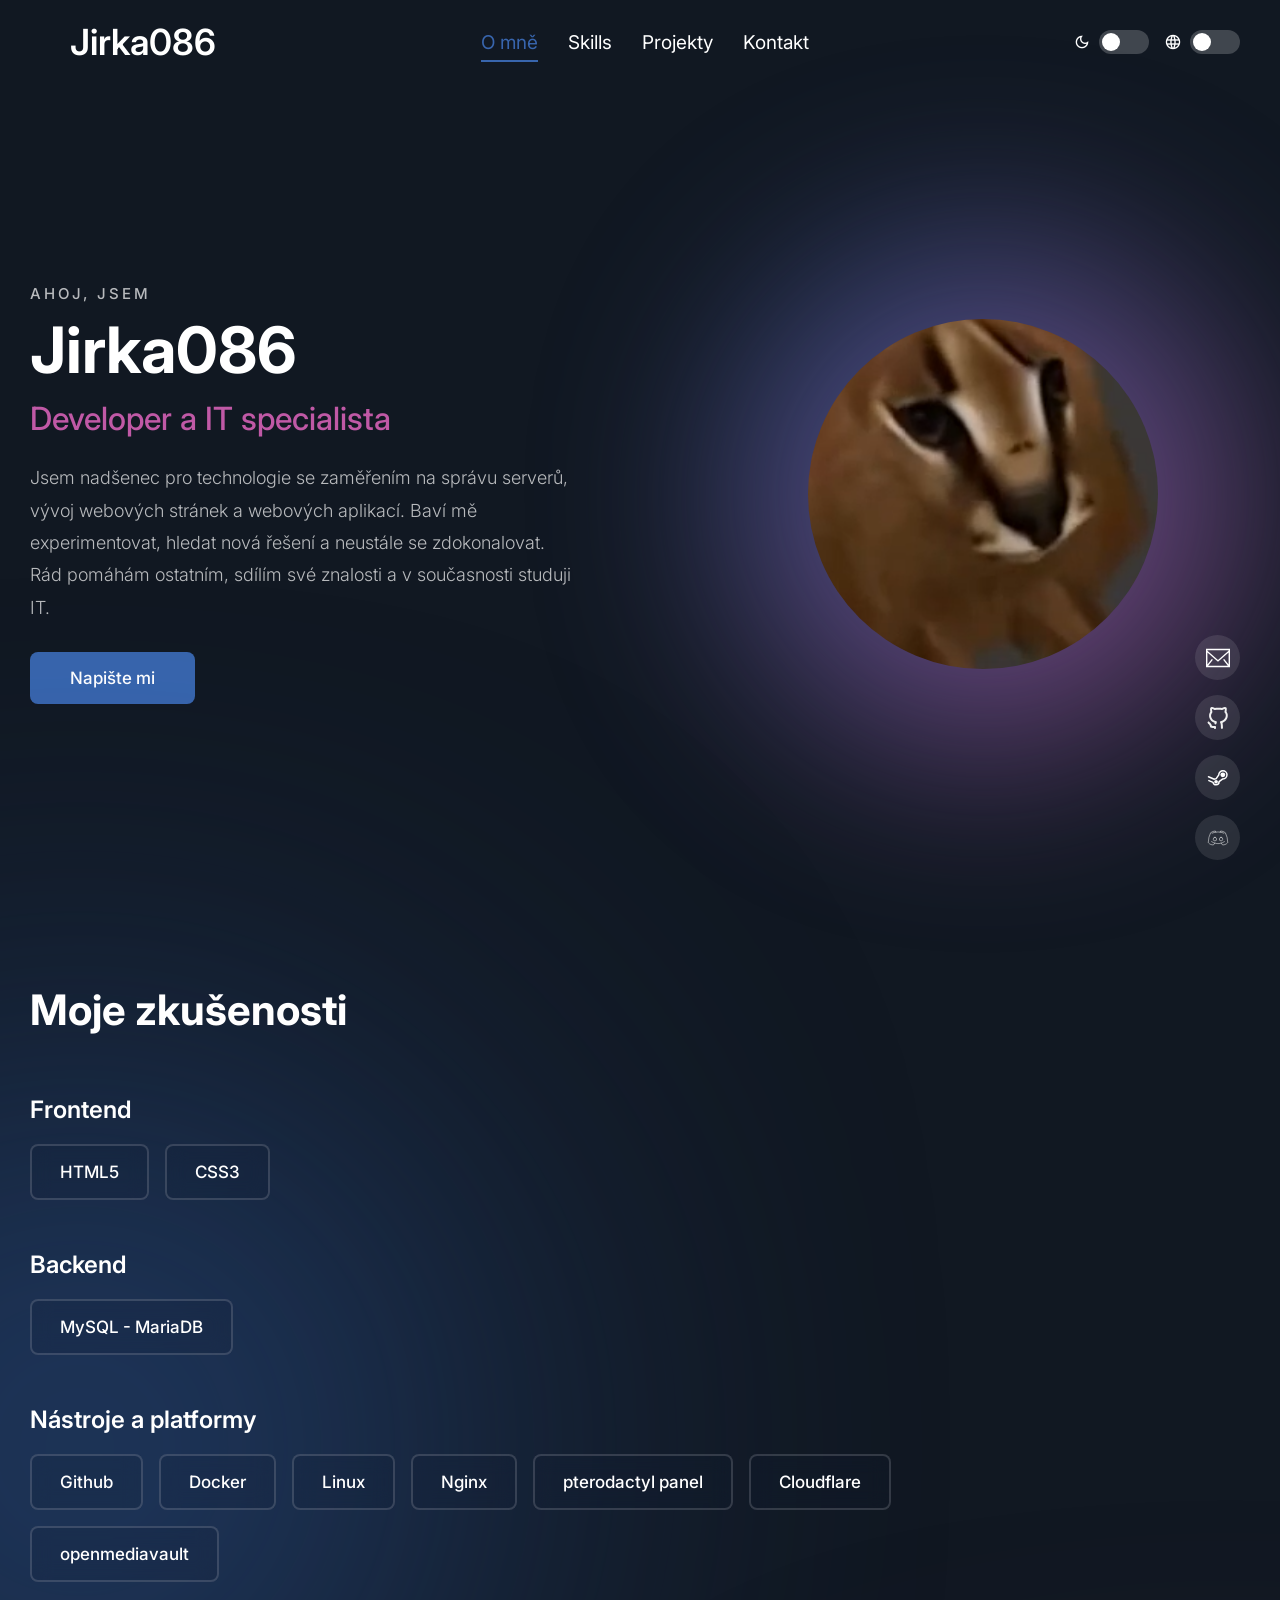
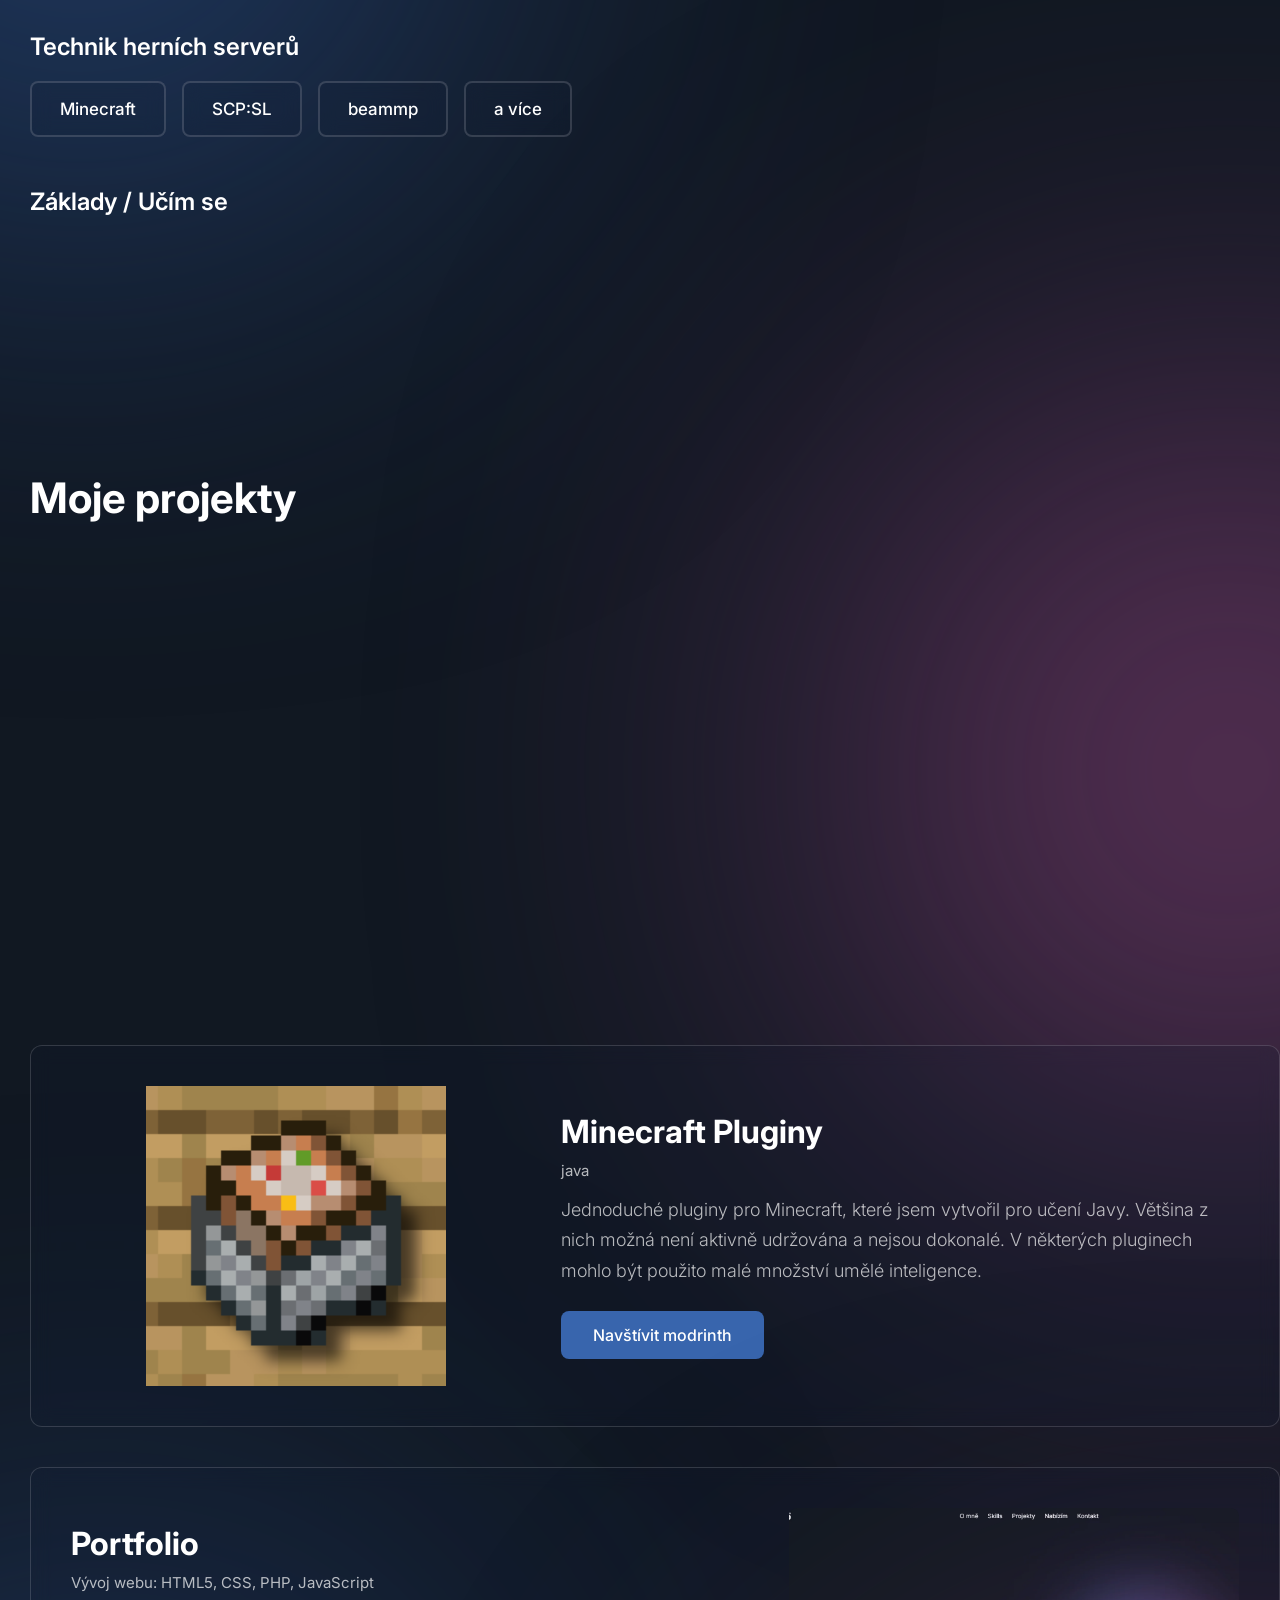
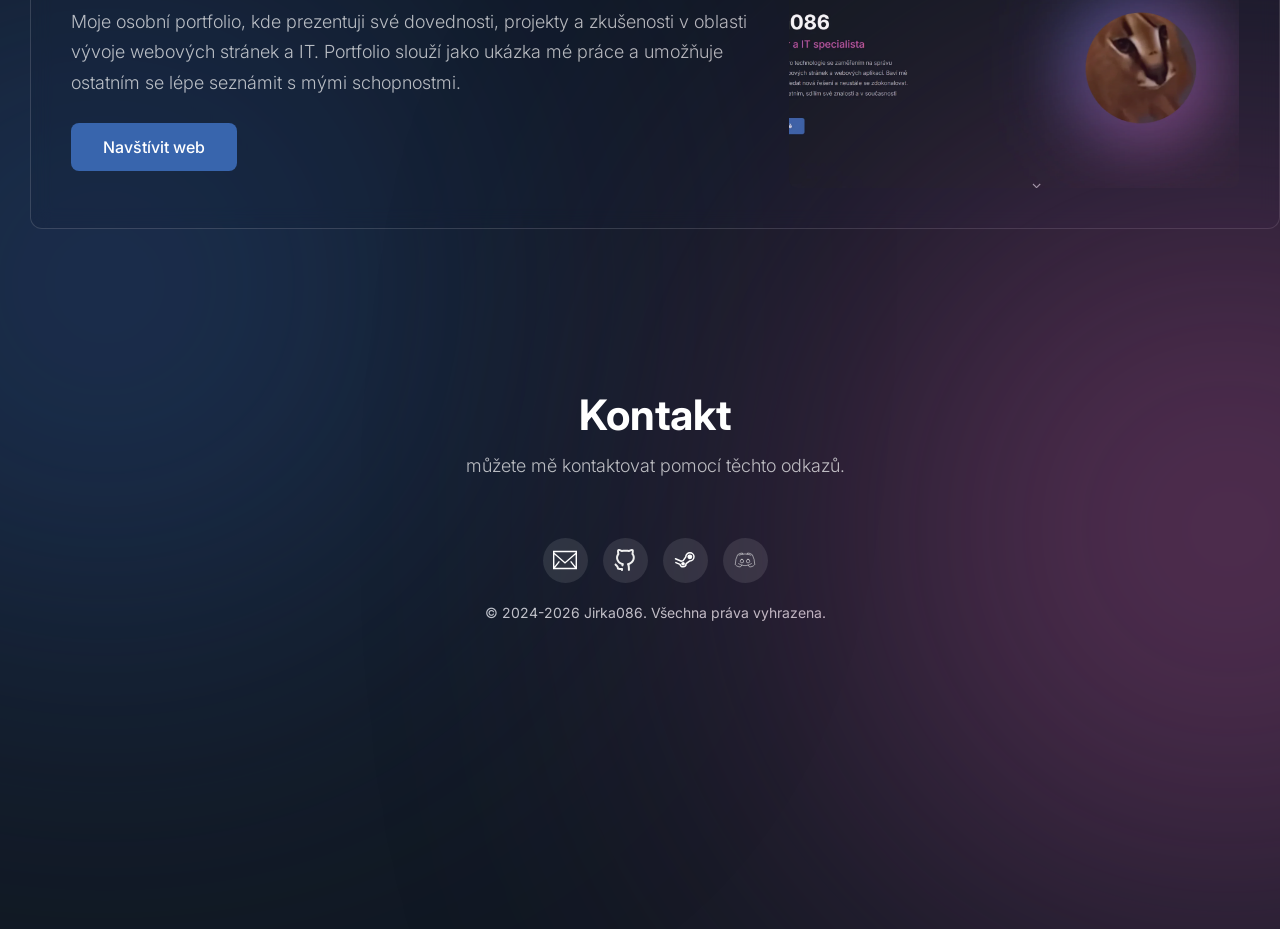
==== commit 41017f44: "Update project details and replace Action Gaming image with Acheron; modify descriptions for clarity" ====
--- a/index.html
+++ b/index.html
@@ -111,11 +111,11 @@
             <div class="project_item">
                 <div class="project_content">
                     <h2 class="project_title">Acheron</h2>
-                    <p class="project_techorposition">Správce serveru</p>
-                    <p class="project_description">Herní portál Action Gaming hostuje servery pro hru SCP:SL s kvalitním roleplay zážitkem. Jsme komunita, kde si zakládáme na civilizovaném chování a především na již zmíněné kvalitě. Nabízíme vlastní mapy, pluginy a profesionální tým včetně vedení serveru. Naším cílem je posunout hranici zpátky tam, kde byla již před několika lety na jiných serverech, kde roleplay ještě představovalo ten pravý zážitek a každý se měl možnost něco nového naučit.</p>
-                    <a href="https://actiongaming.cz" class="project_link">Discord invite</a>
+                    <p class="project_techorposition">Správce serveru, Vývoj webu: HTML5, CSS, JavaScript</p>
+                    <p class="project_description">SCP:SL komunita, hostuje servery pro hru SCP:SL s kvalitním roleplay zážitkem. Jsme komunita, kde si zakládáme na civilizovaném chování a především na již zmíněné kvalitě. Nabízíme vlastní mapy, pluginy a profesionální tým včetně vedení serveru. Naším cílem je posunout hranici zpátky tam, kde byla již před několika lety na jiných serverech, kde roleplay ještě představovalo ten pravý zážitek a každý se měl možnost něco nového naučit.</p>
+                    <a href="https://acheron.nexus" class="project_link">Navštívit web</a>
                 </div>
-                <img src="images/action-gaming-preview2.webp" alt="Action Gaming" class="project_image" width="600" height="338" loading="lazy">
+                <img src="images/Acheron.png" alt="Action Gaming" class="project_image" width="600" height="338" loading="lazy">
             </div>
             <div class="project_item">
                 <div class="project_content">
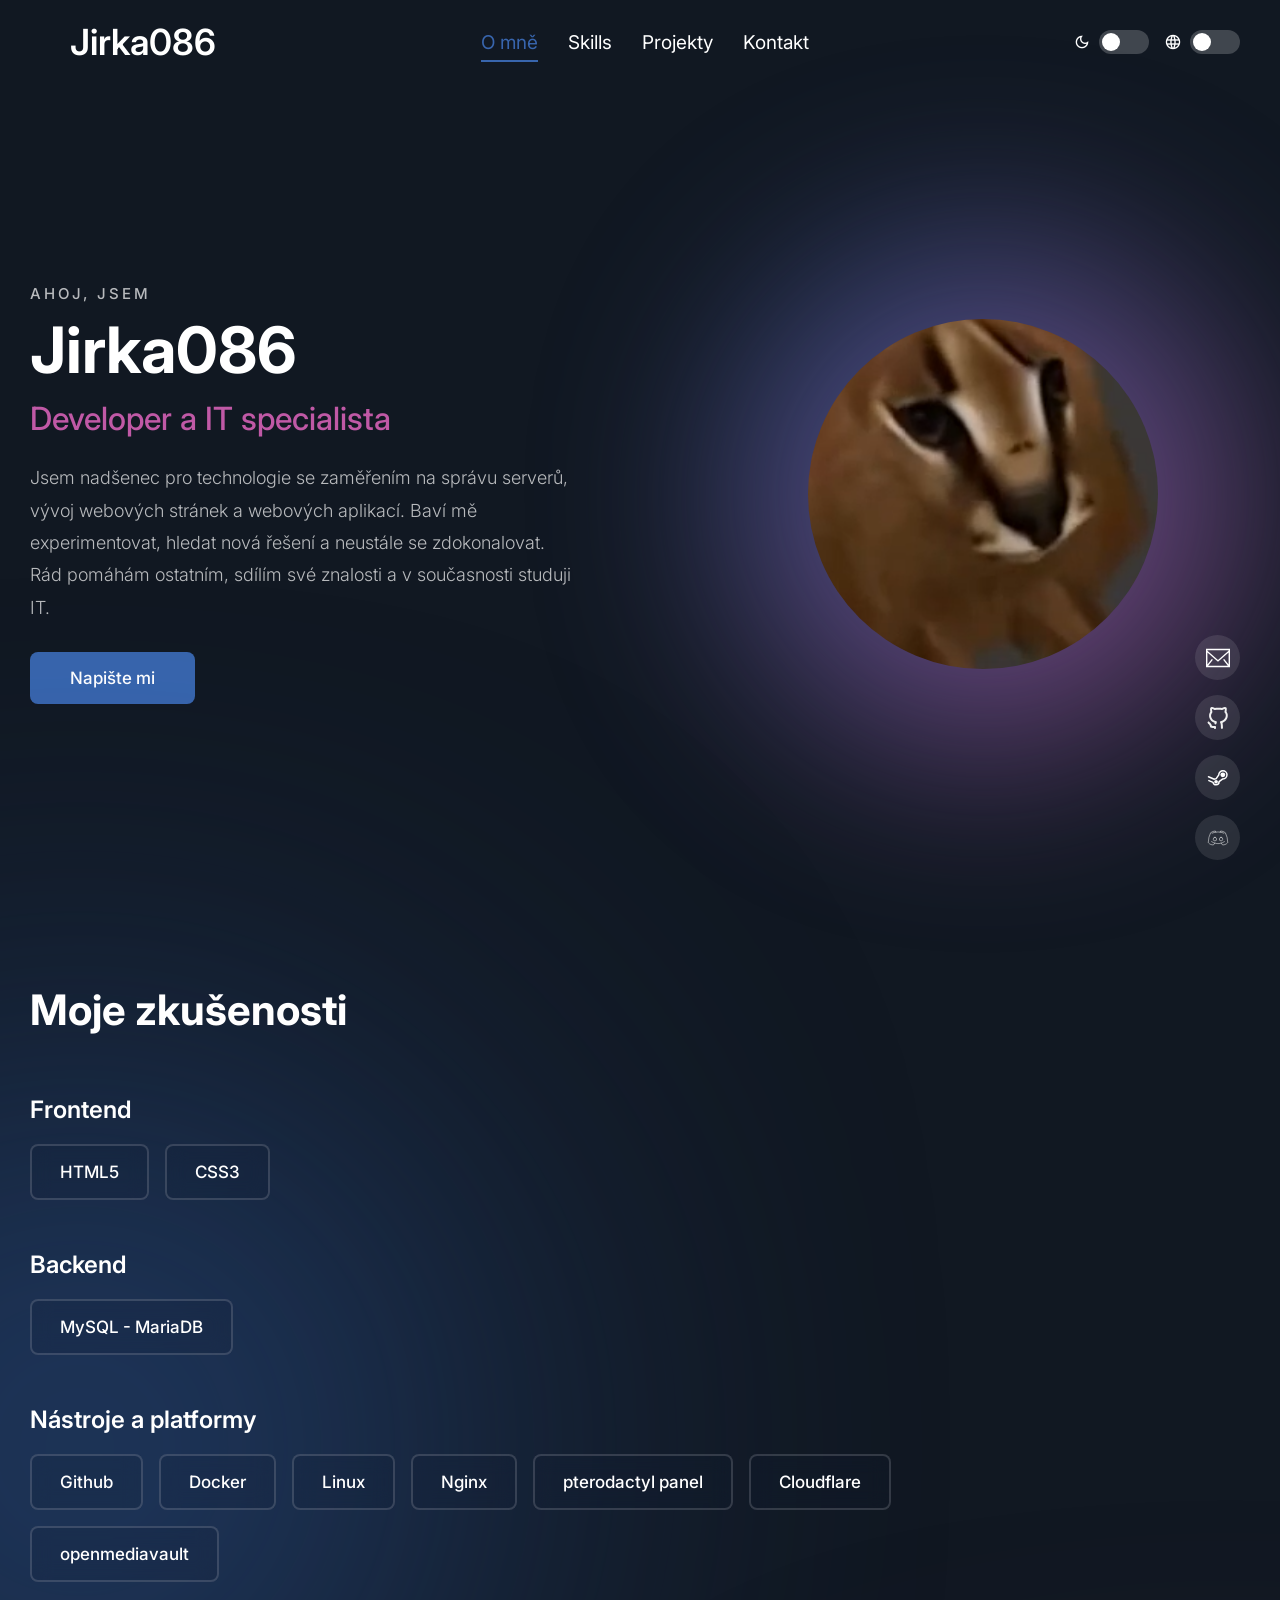
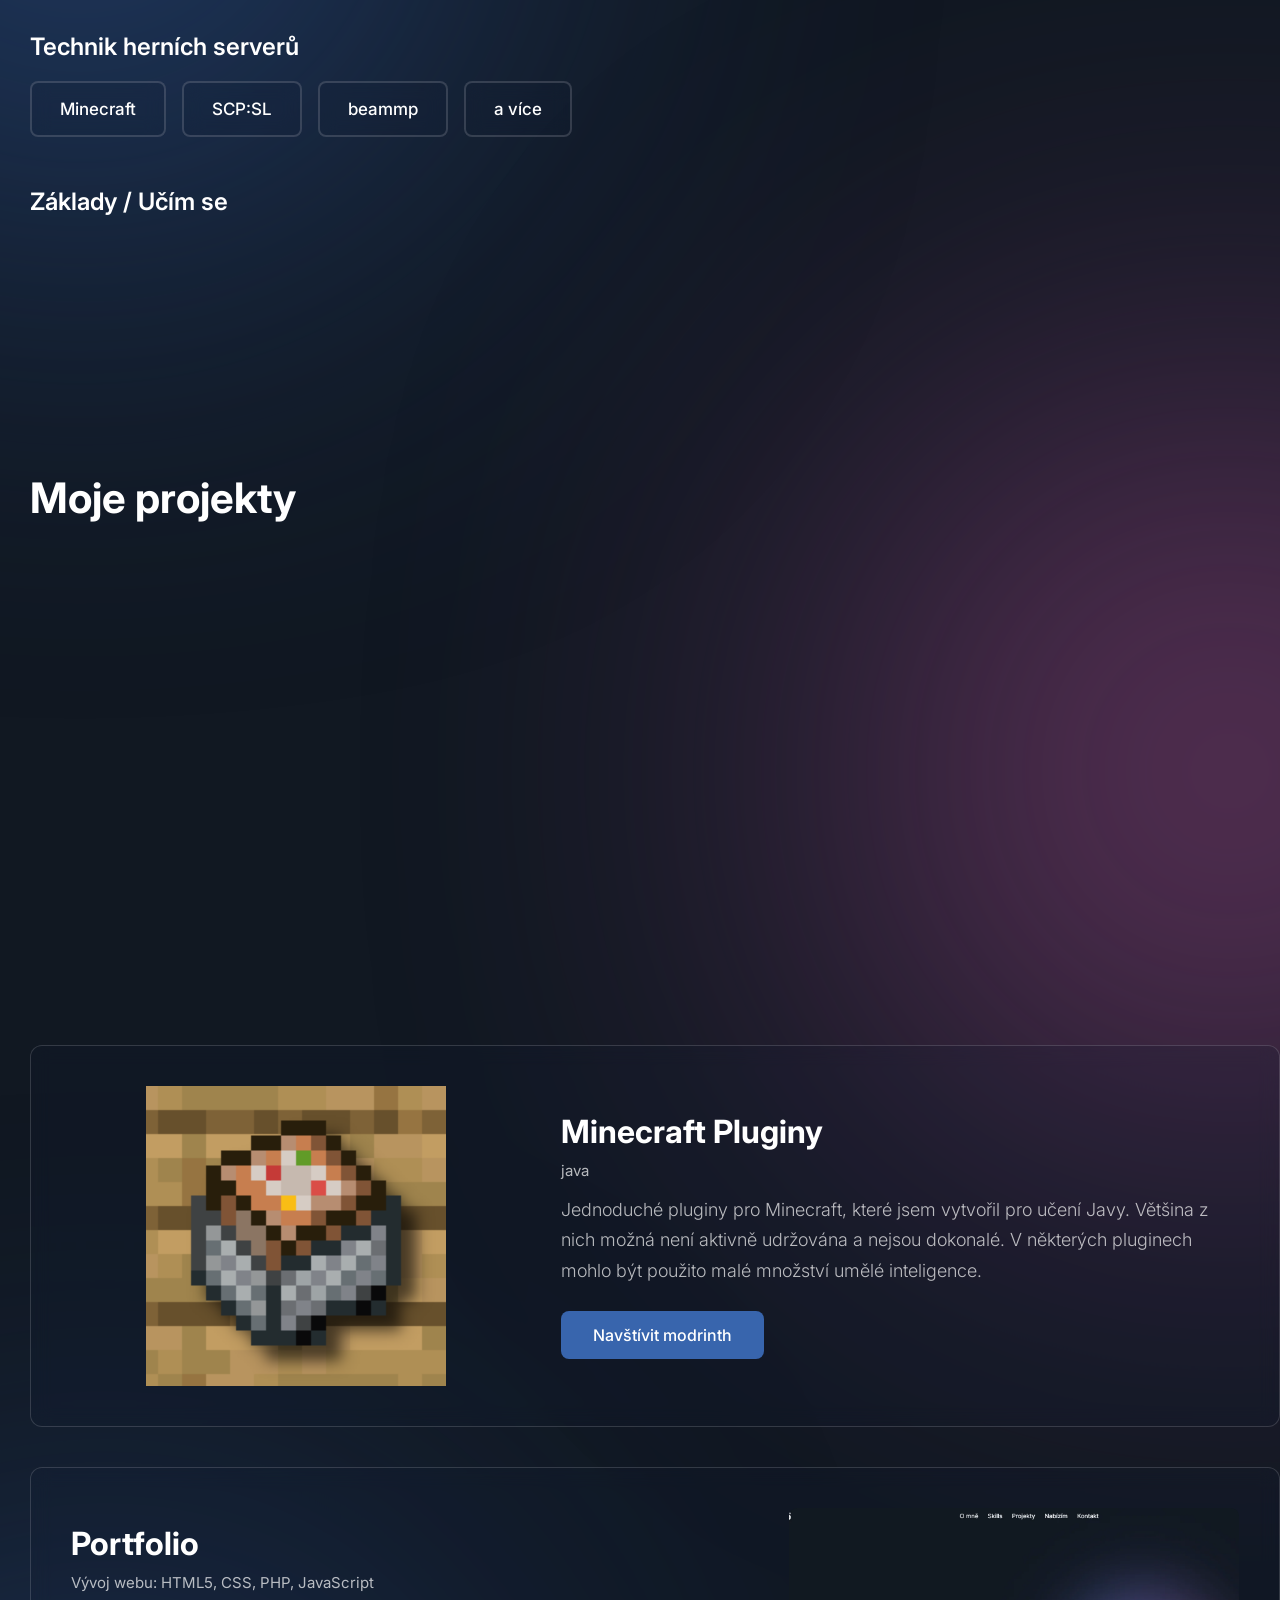
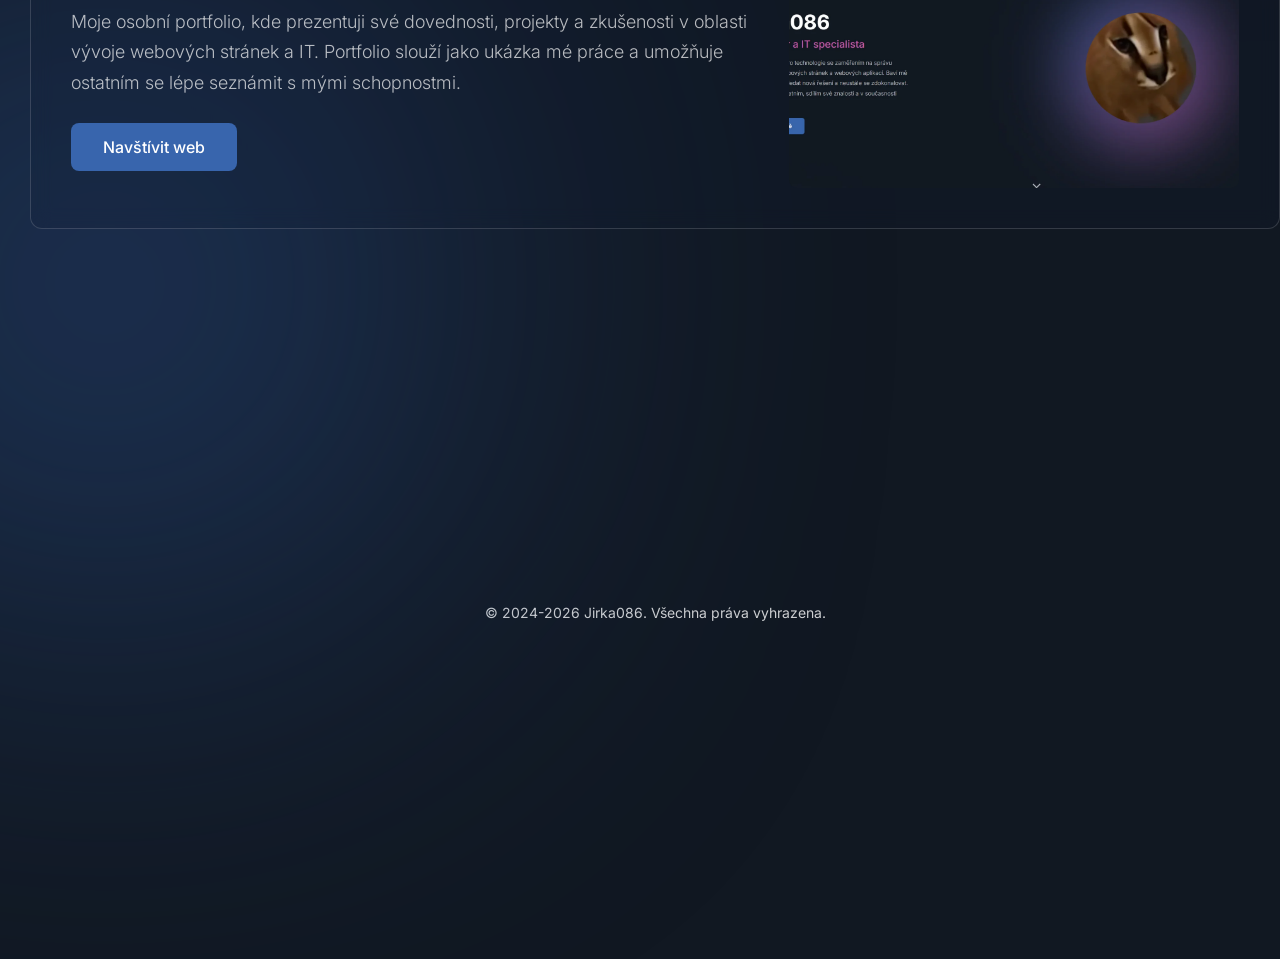
==== commit 4641003e: "Update index.html" ====
--- a/index.html
+++ b/index.html
@@ -153,7 +153,7 @@
     
     <div class="menu_links_social" aria-label="Social media links">
         <h2>Najdete mě také na:</h2>
-        <a href="admin@nautixrp.eu" class="social_link"><img src="images/email-svgrepo-com.svg" alt="Email" class="social_icon"></a>
+        <a href="momentálně nedostupný email brzy bude přidán" class="social_link"><img src="images/email-svgrepo-com.svg" alt="Email" class="social_icon"></a>
         <a href="https://github.com/jirka086" class="social_link"><img src="images/github-svgrepo-com.svg" alt="Github" class="social_icon"></a>
         <a href="https://steamcommunity.com/id/jirka086/" class="social_link"><img src="images/steam-svgrepo-com.svg" alt="Steam" class="social_icon"></a>
         <a href="https://discord.com/users/371269384284405771" class="social_link"><img src="images/discord-alt-svgrepo-com.svg" alt="Discord" class="social_icon"></a>
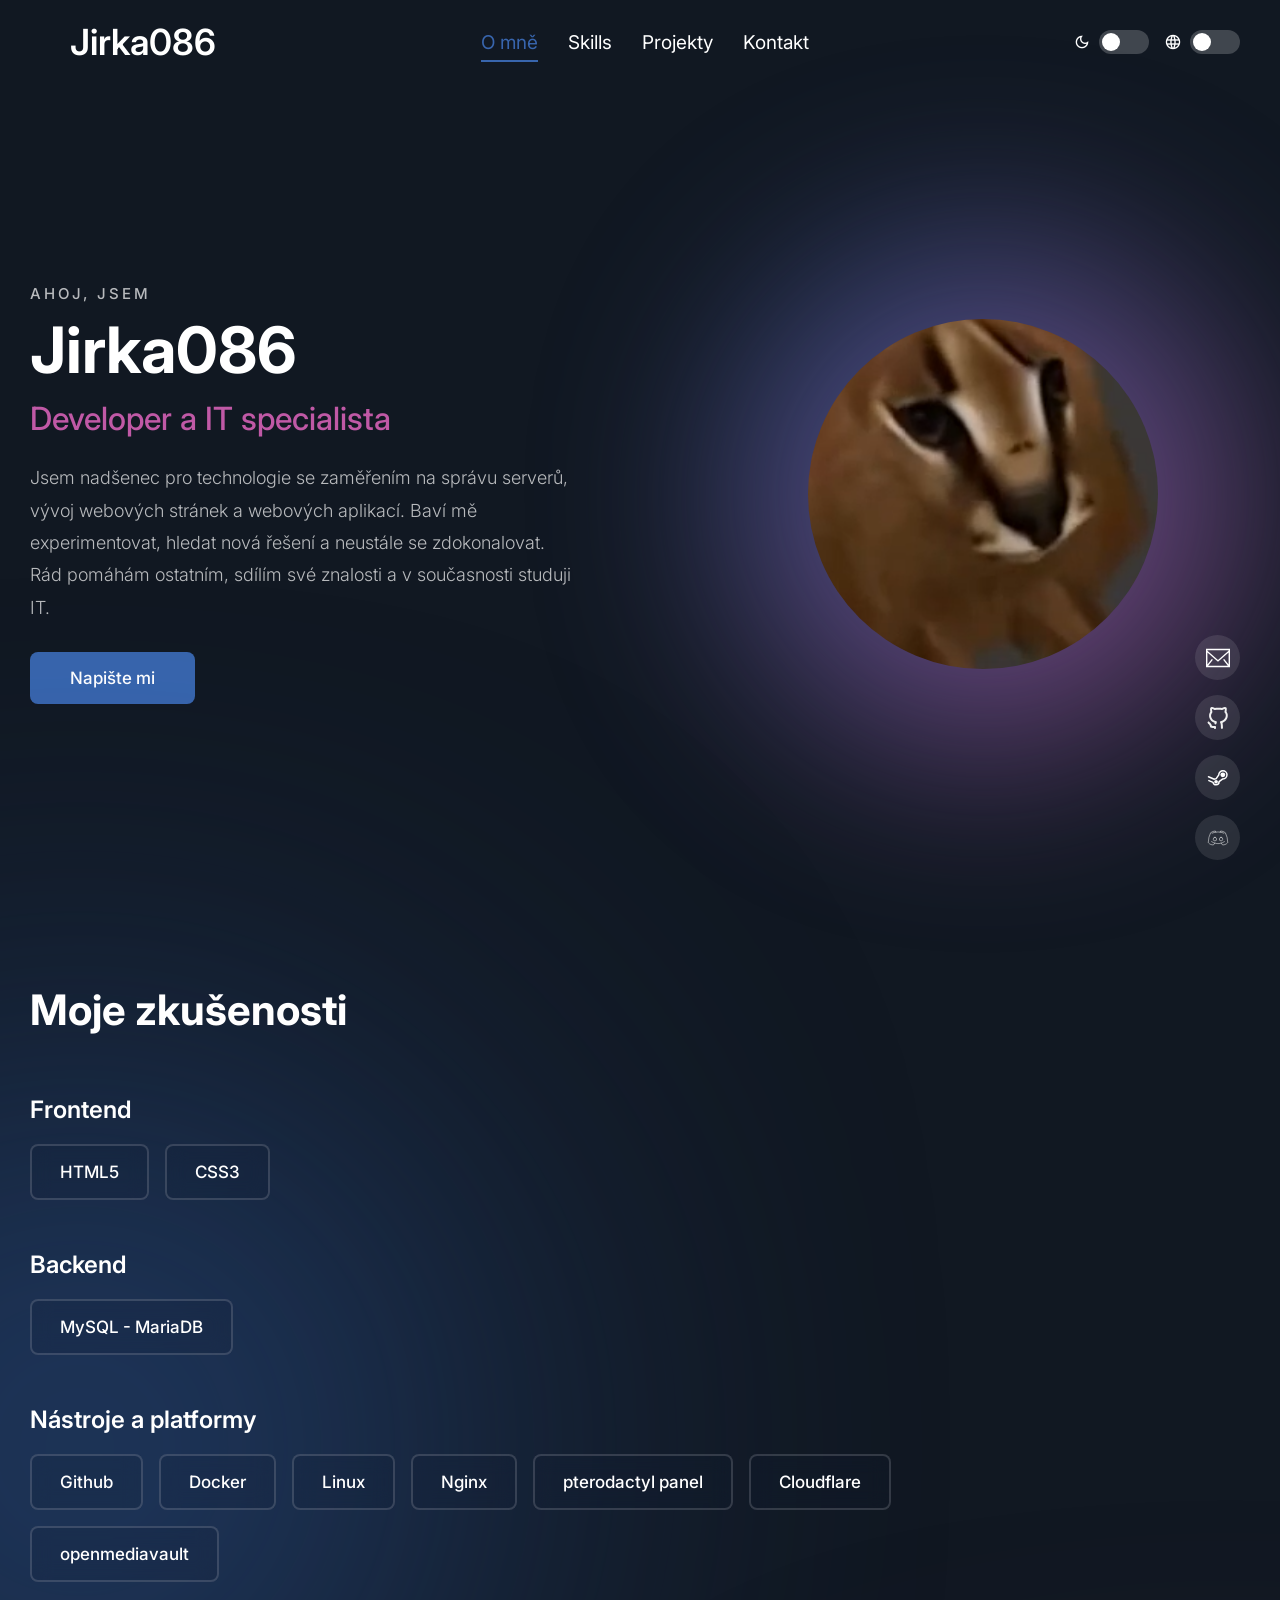
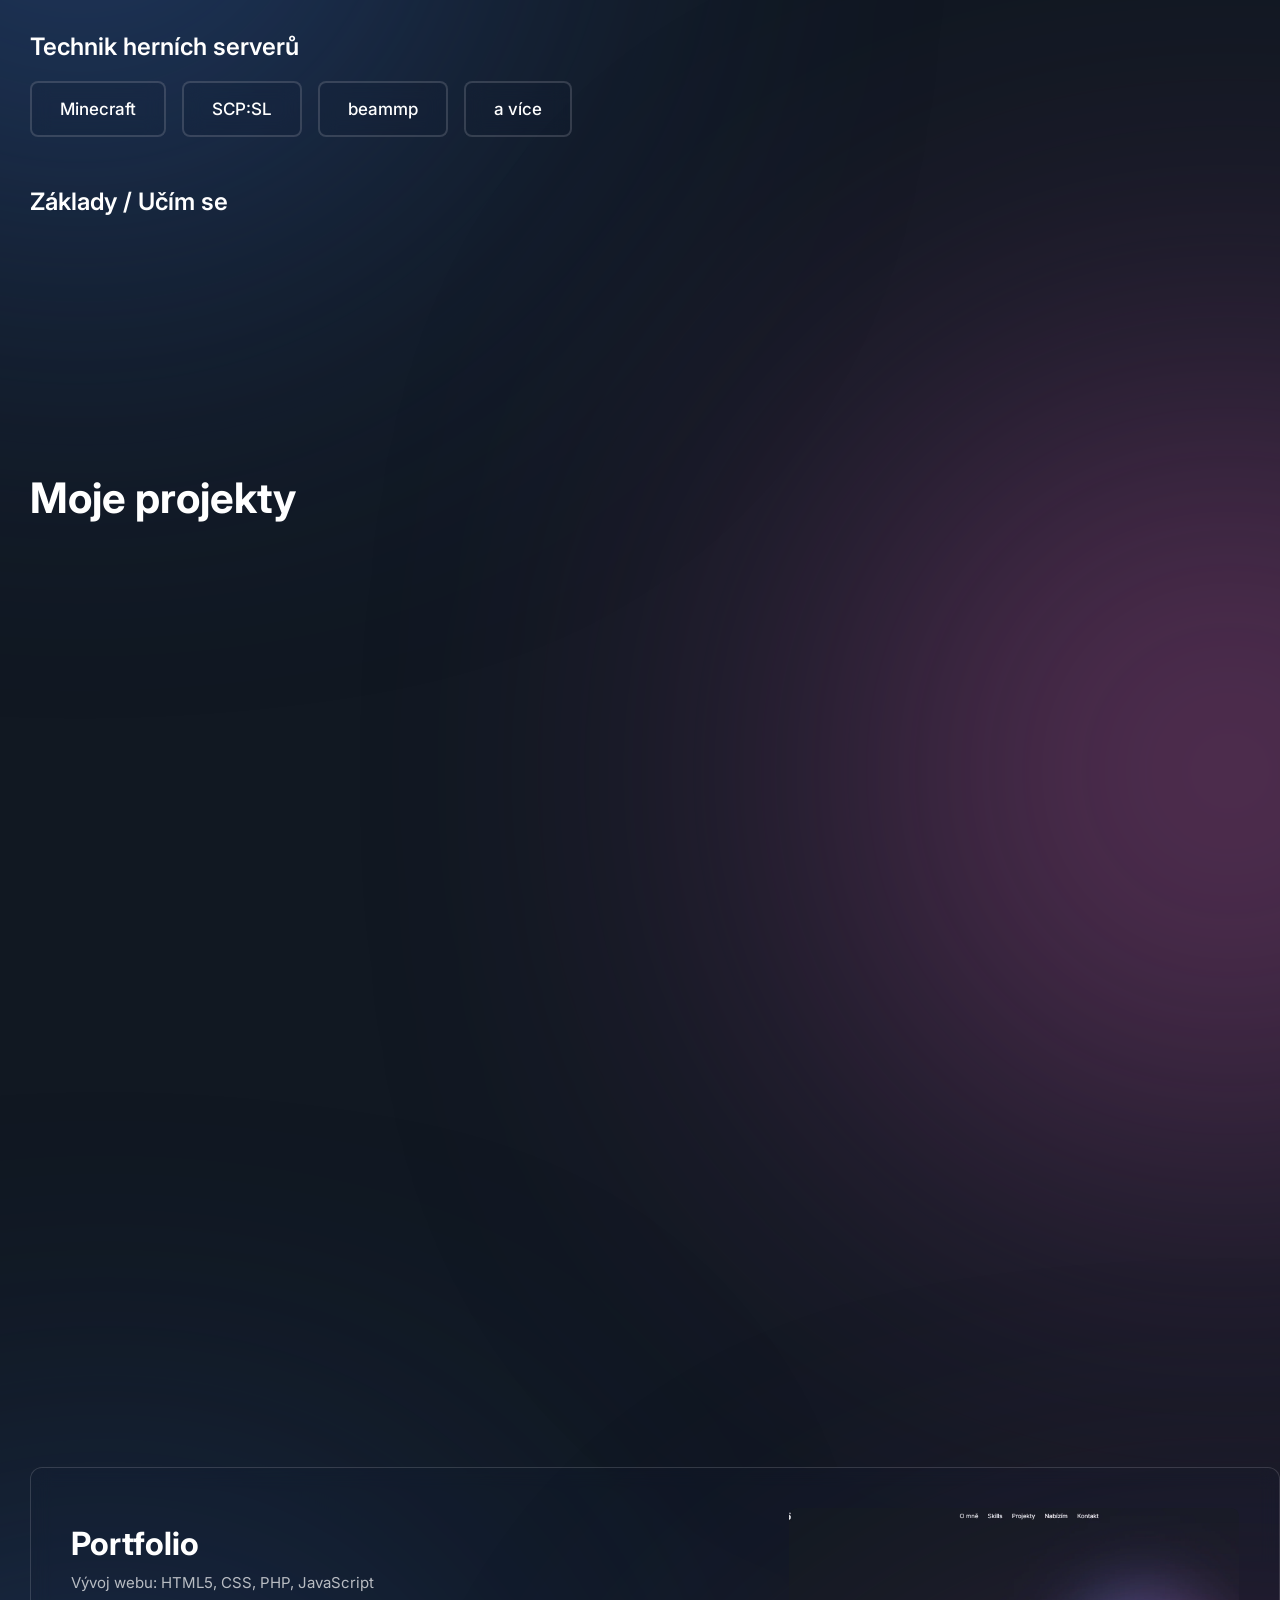
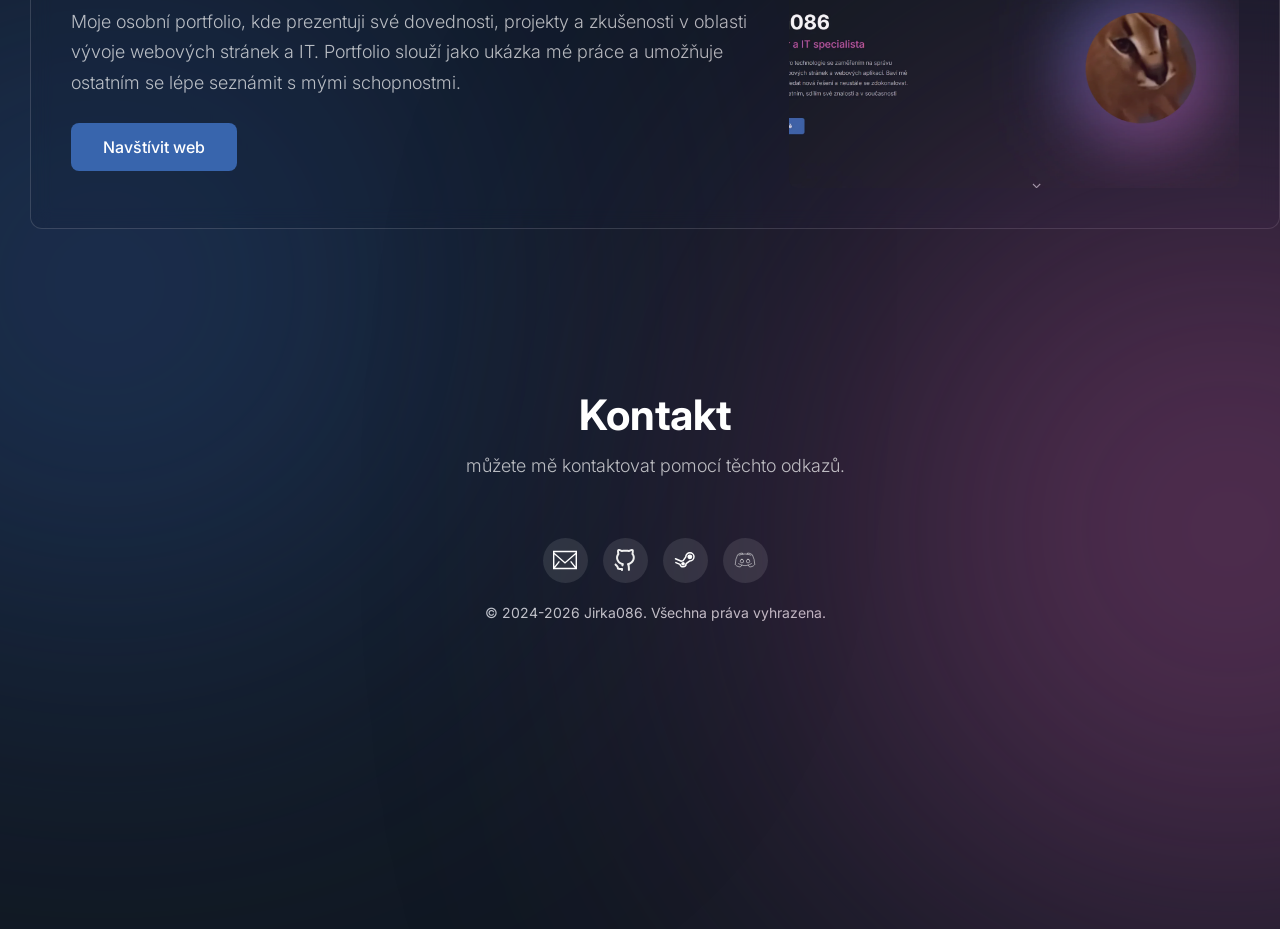
==== commit ea32fce6: "Update index.html" ====
--- a/index.html
+++ b/index.html
@@ -143,7 +143,7 @@
 
         <div class="contact-social">
             <div class="social_links_row">
-                <a href="admin@nautixrp.eu" class="social_link"><img src="images/email-svgrepo-com.svg" alt="Email" class="social_icon"></a>
+                <a href="currently unavailable email will be added soon" class="social_link"><img src="images/email-svgrepo-com.svg" alt="Email" class="social_icon"></a>
                 <a href="https://github.com/jirka086" class="social_link"><img src="images/github-svgrepo-com.svg" alt="Github" class="social_icon"></a>
                 <a href="https://steamcommunity.com/id/jirka086/" class="social_link"><img src="images/steam-svgrepo-com.svg" alt="Steam" class="social_icon"></a>
                 <a href="https://discord.com/users/371269384284405771" class="social_link"><img src="images/discord-alt-svgrepo-com.svg" alt="Discord" class="social_icon"></a>
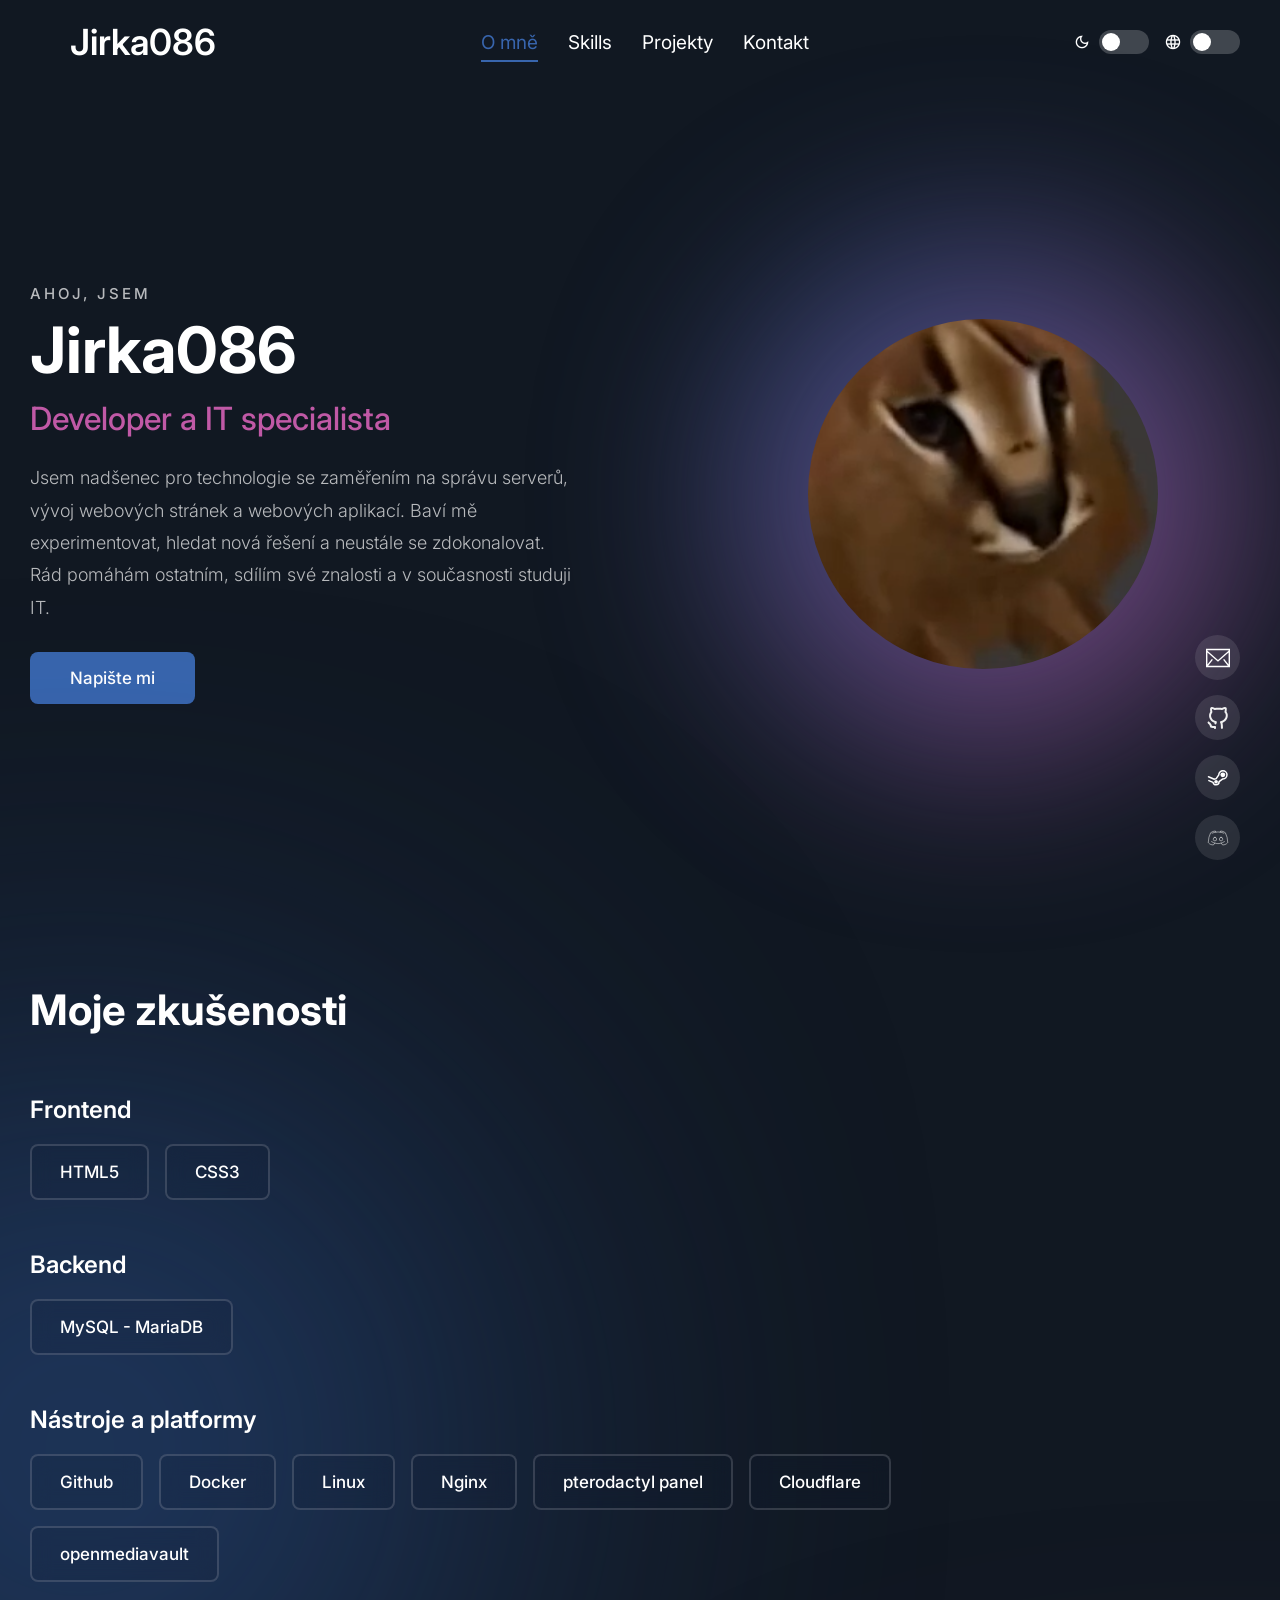
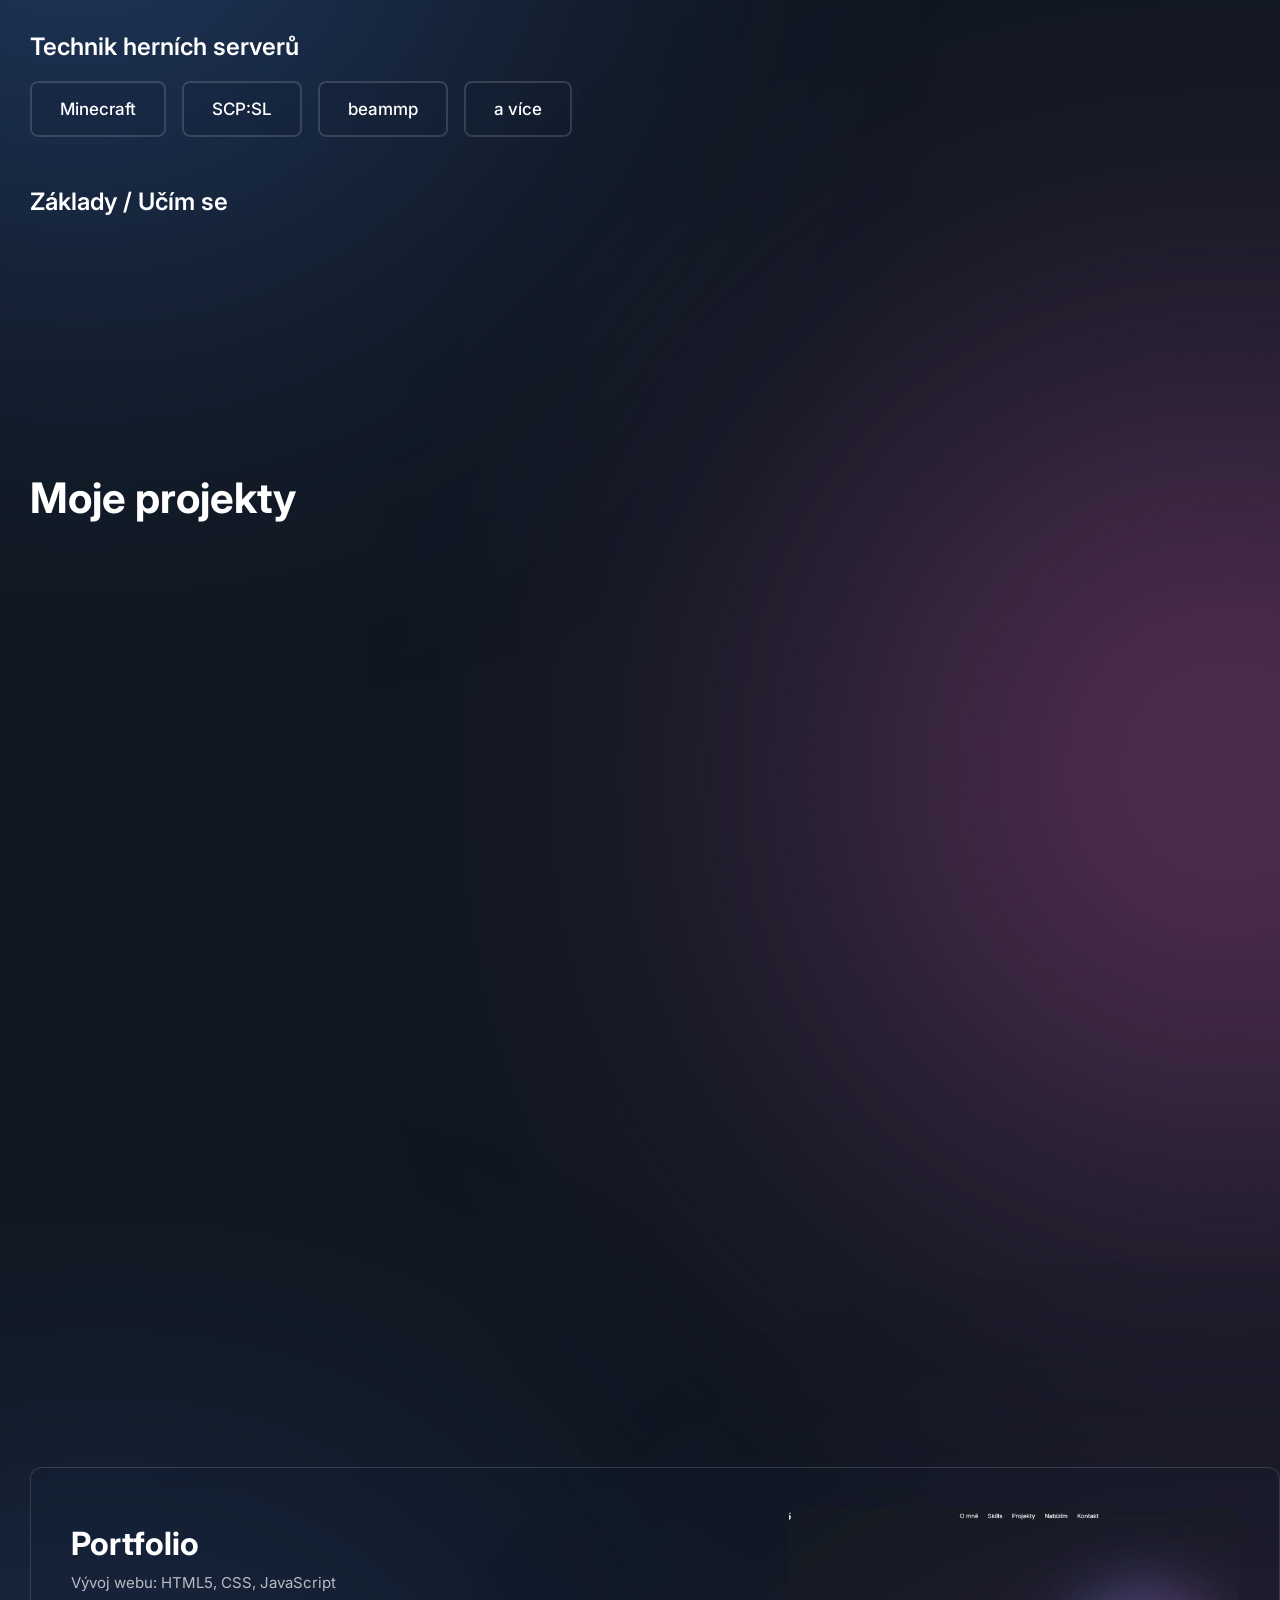
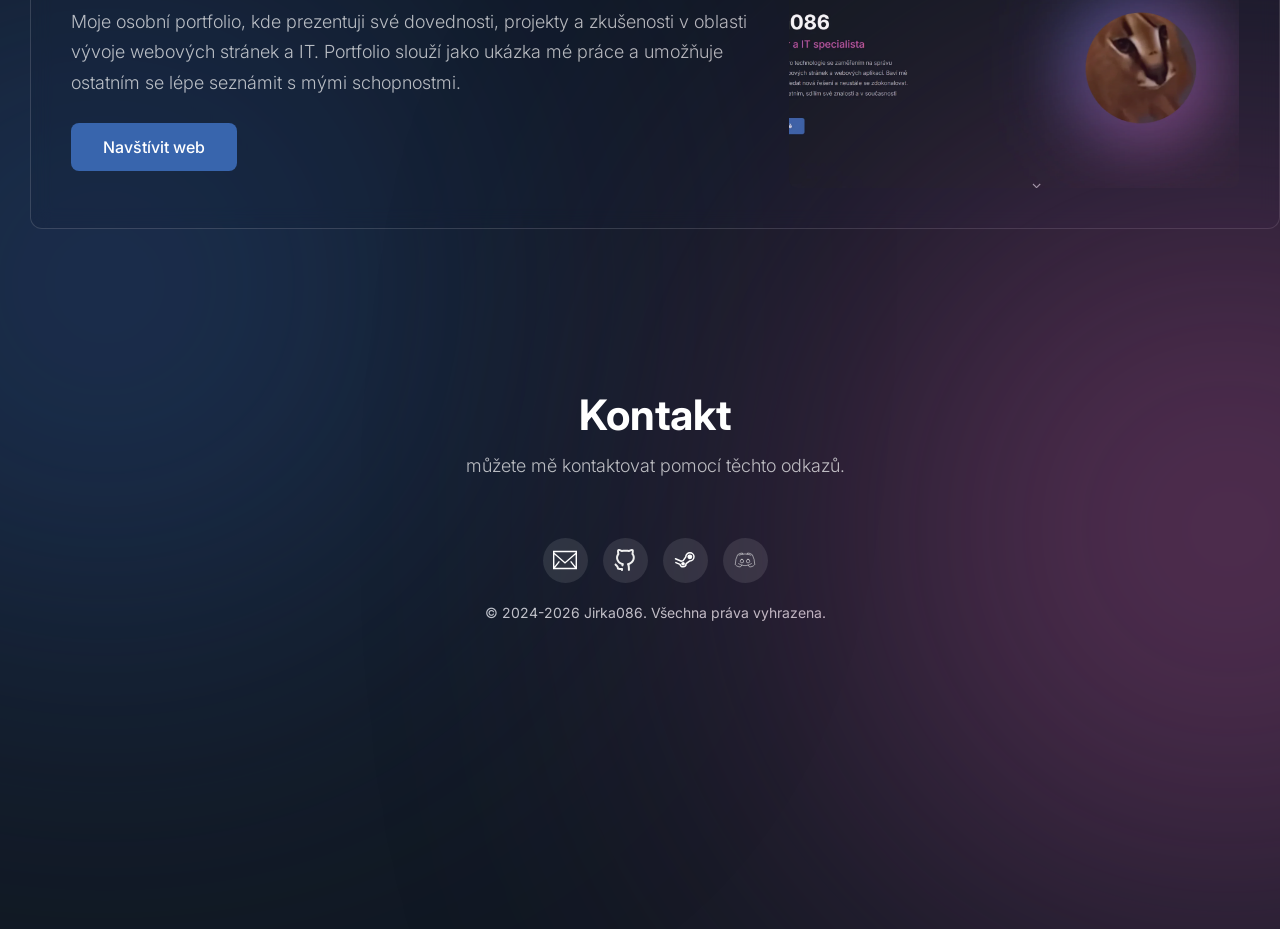
==== commit e9da581c: "Update index.html" ====
--- a/index.html
+++ b/index.html
@@ -102,7 +102,7 @@
         <p class="skill_subtitle">Základy / Učím se</p>
         <div class="skill_learning_grid">
             <div class="skill_item">JavaScript</div>
-            <div class="skill_item">PHP</div>
+            <div class="skill_item">C#</div>
         </div>
     </div>
     <div class="projects" id="projects">
@@ -129,9 +129,9 @@
             <div class="project_item">
                 <div class="project_content">
                     <h2 class="project_title">Portfolio</h2>
-                    <p class="project_techorposition">Vývoj webu: HTML5, CSS, PHP, JavaScript</p>
+                    <p class="project_techorposition">Vývoj webu: HTML5, CSS, JavaScript</p>
                     <p class="project_description">Moje osobní portfolio, kde prezentuji své dovednosti, projekty a zkušenosti v oblasti vývoje webových stránek a IT. Portfolio slouží jako ukázka mé práce a umožňuje ostatním se lépe seznámit s mými schopnostmi.</p>
-                    <a href="https://jirka086.cz" class="project_link">Navštívit web</a>
+                    <a href="https://jirka086.is-a.dev" class="project_link">Navštívit web</a>
                 </div>
                 <img src="images/portfolio-dark-cz.webp" alt="Portfolio" class="project_image portfolio-preview" id="portfolio-preview" width="600" height="338" loading="lazy">
             </div>
